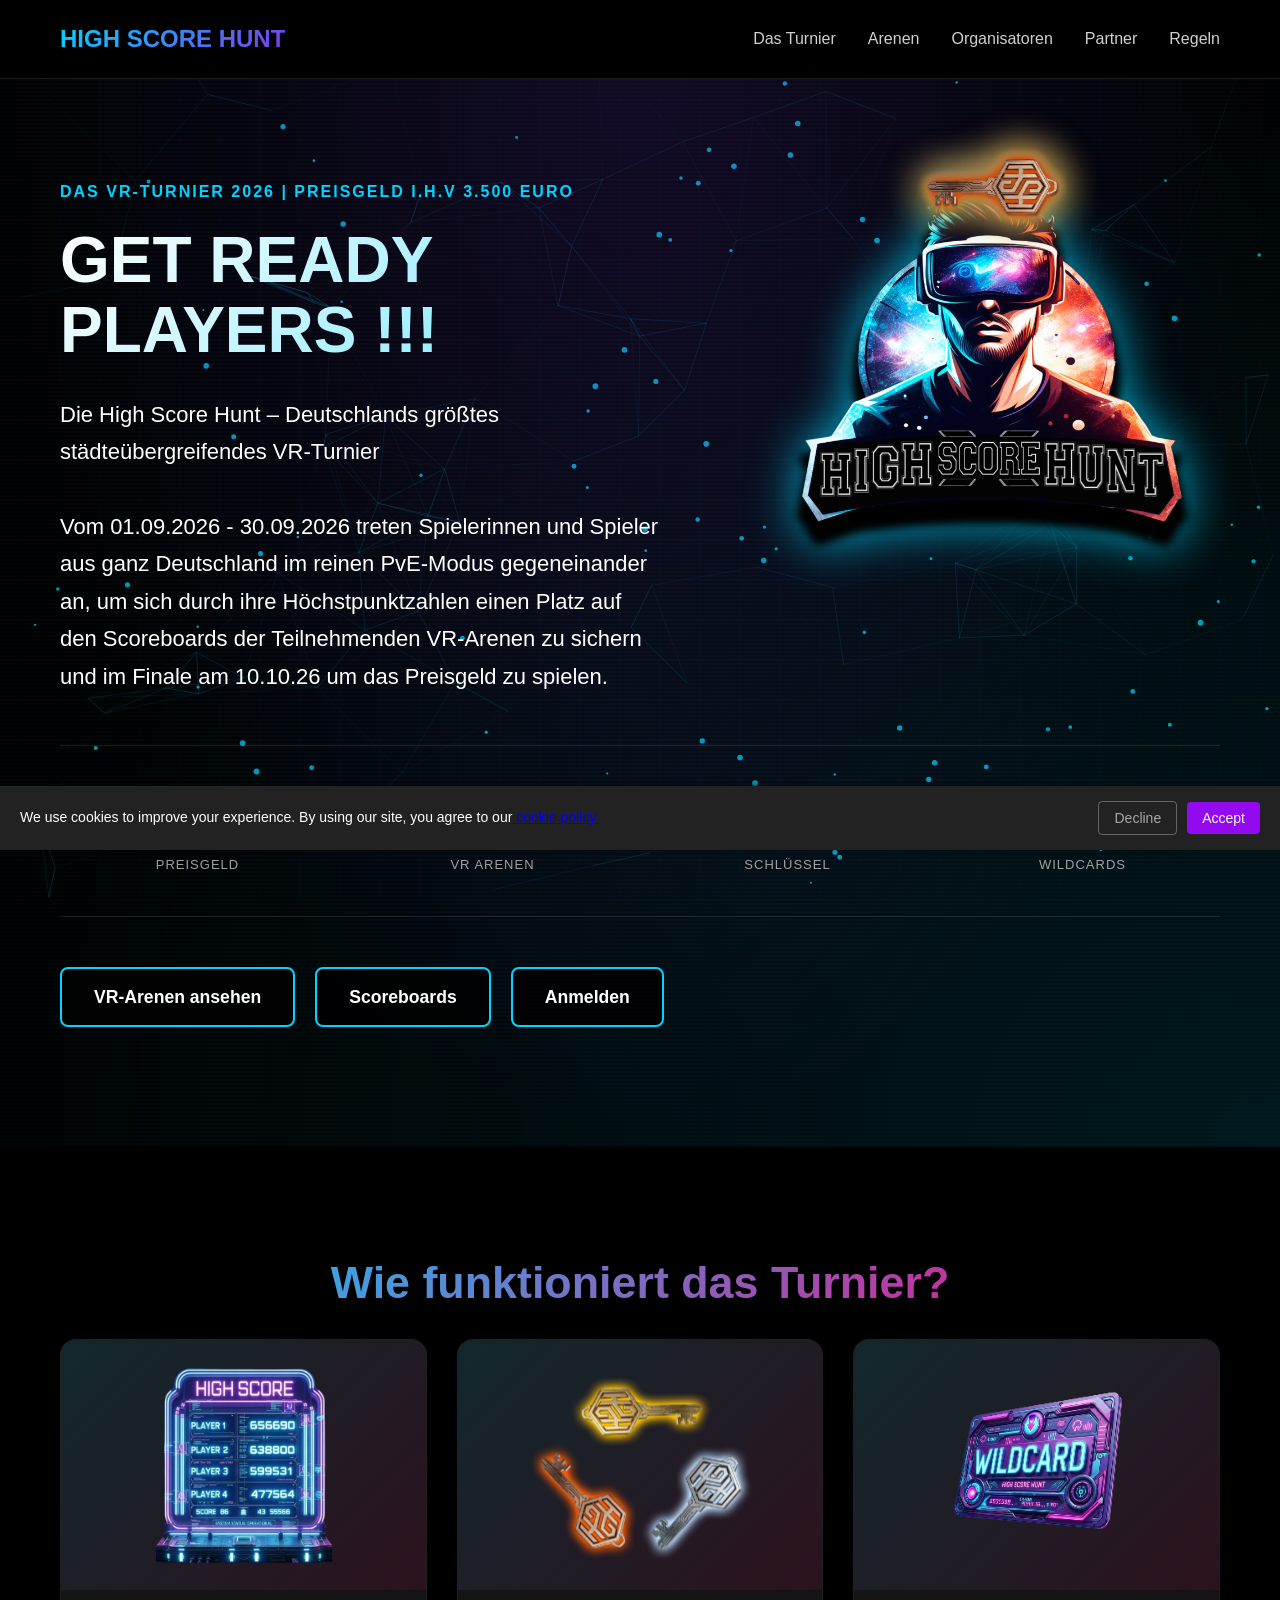
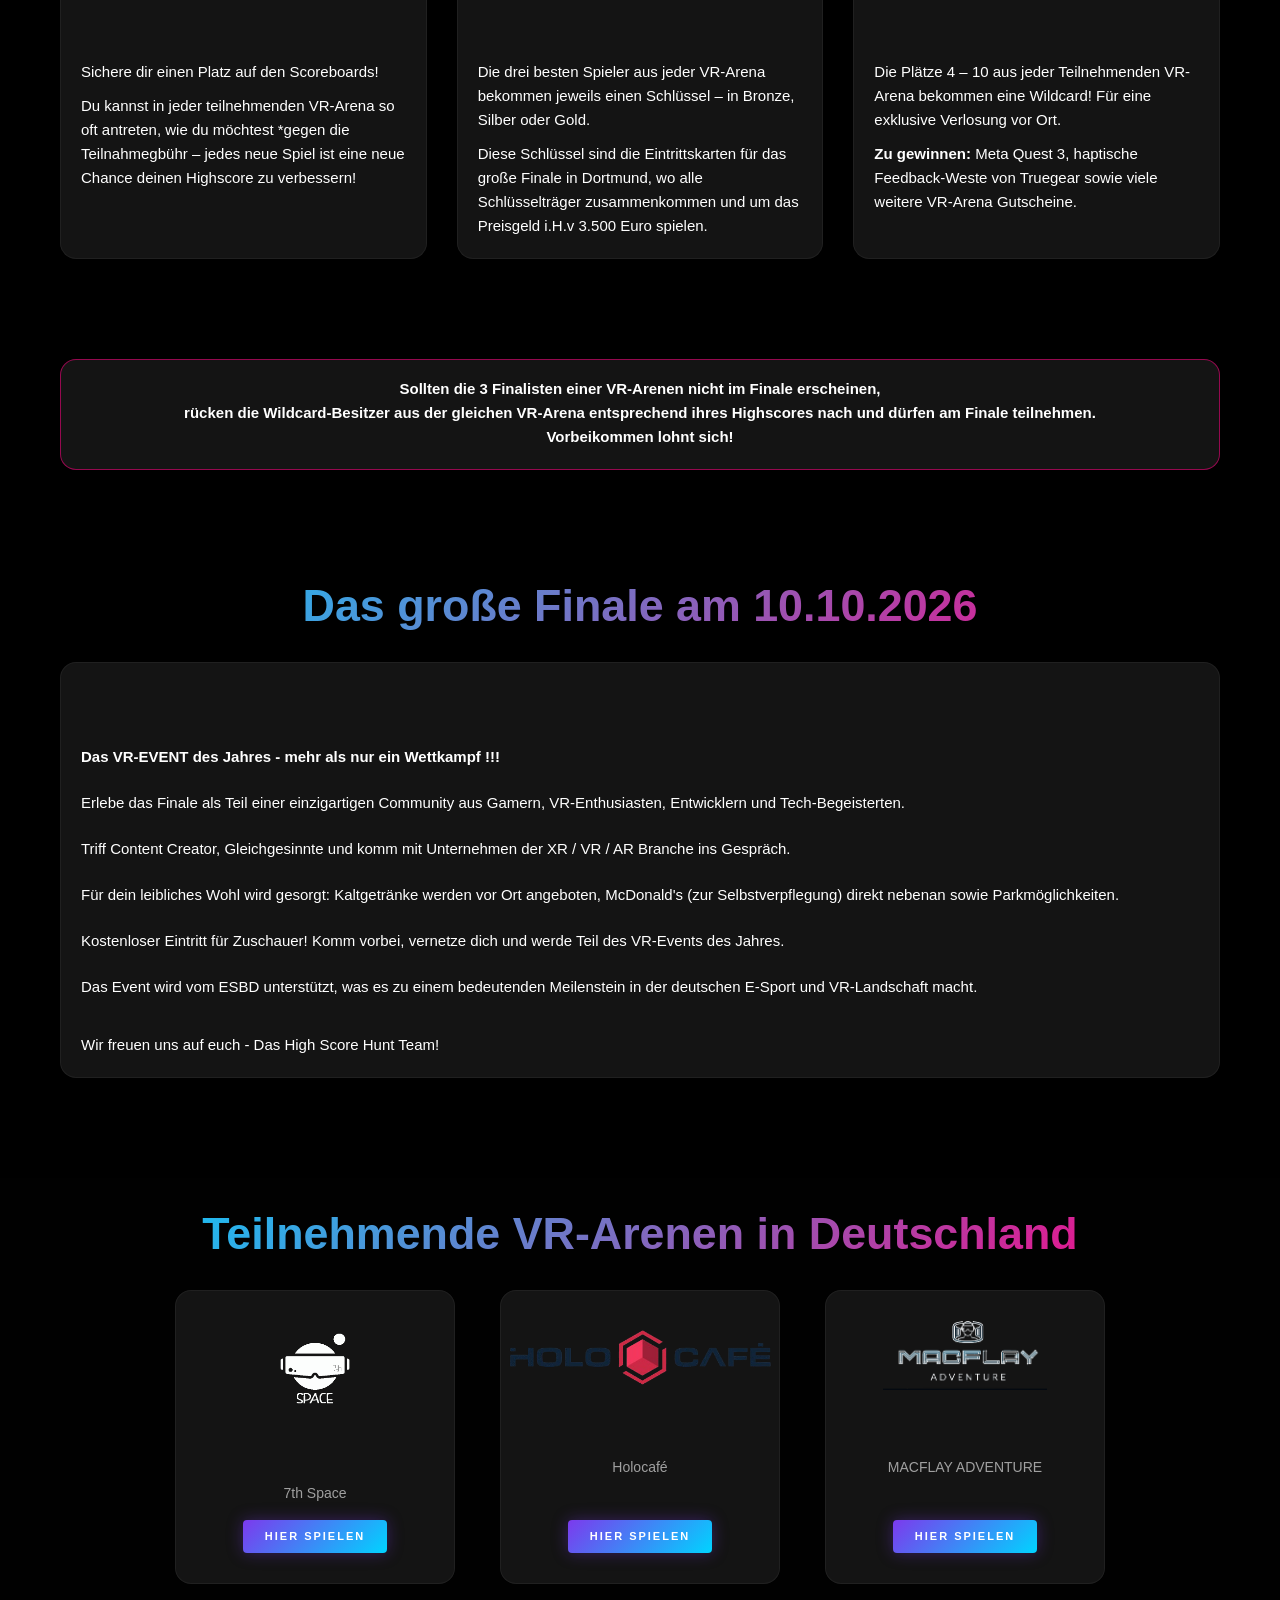
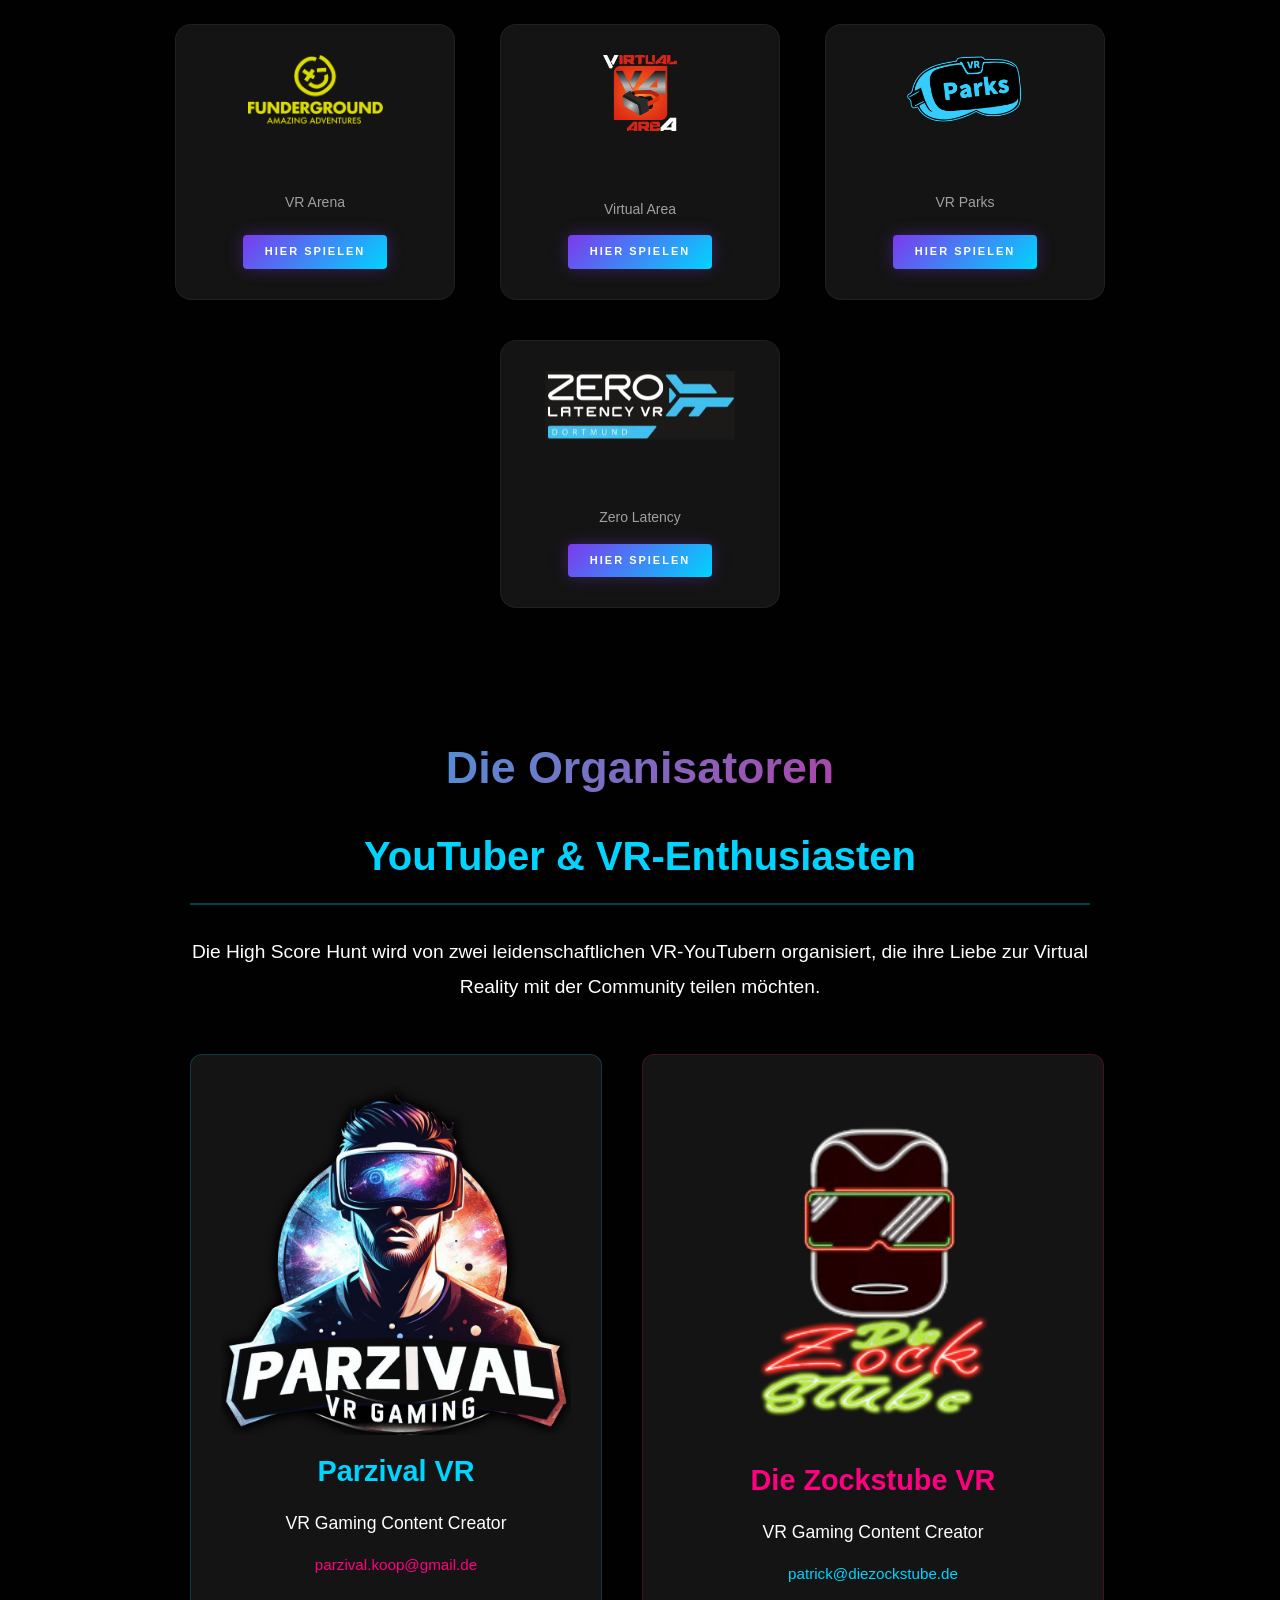
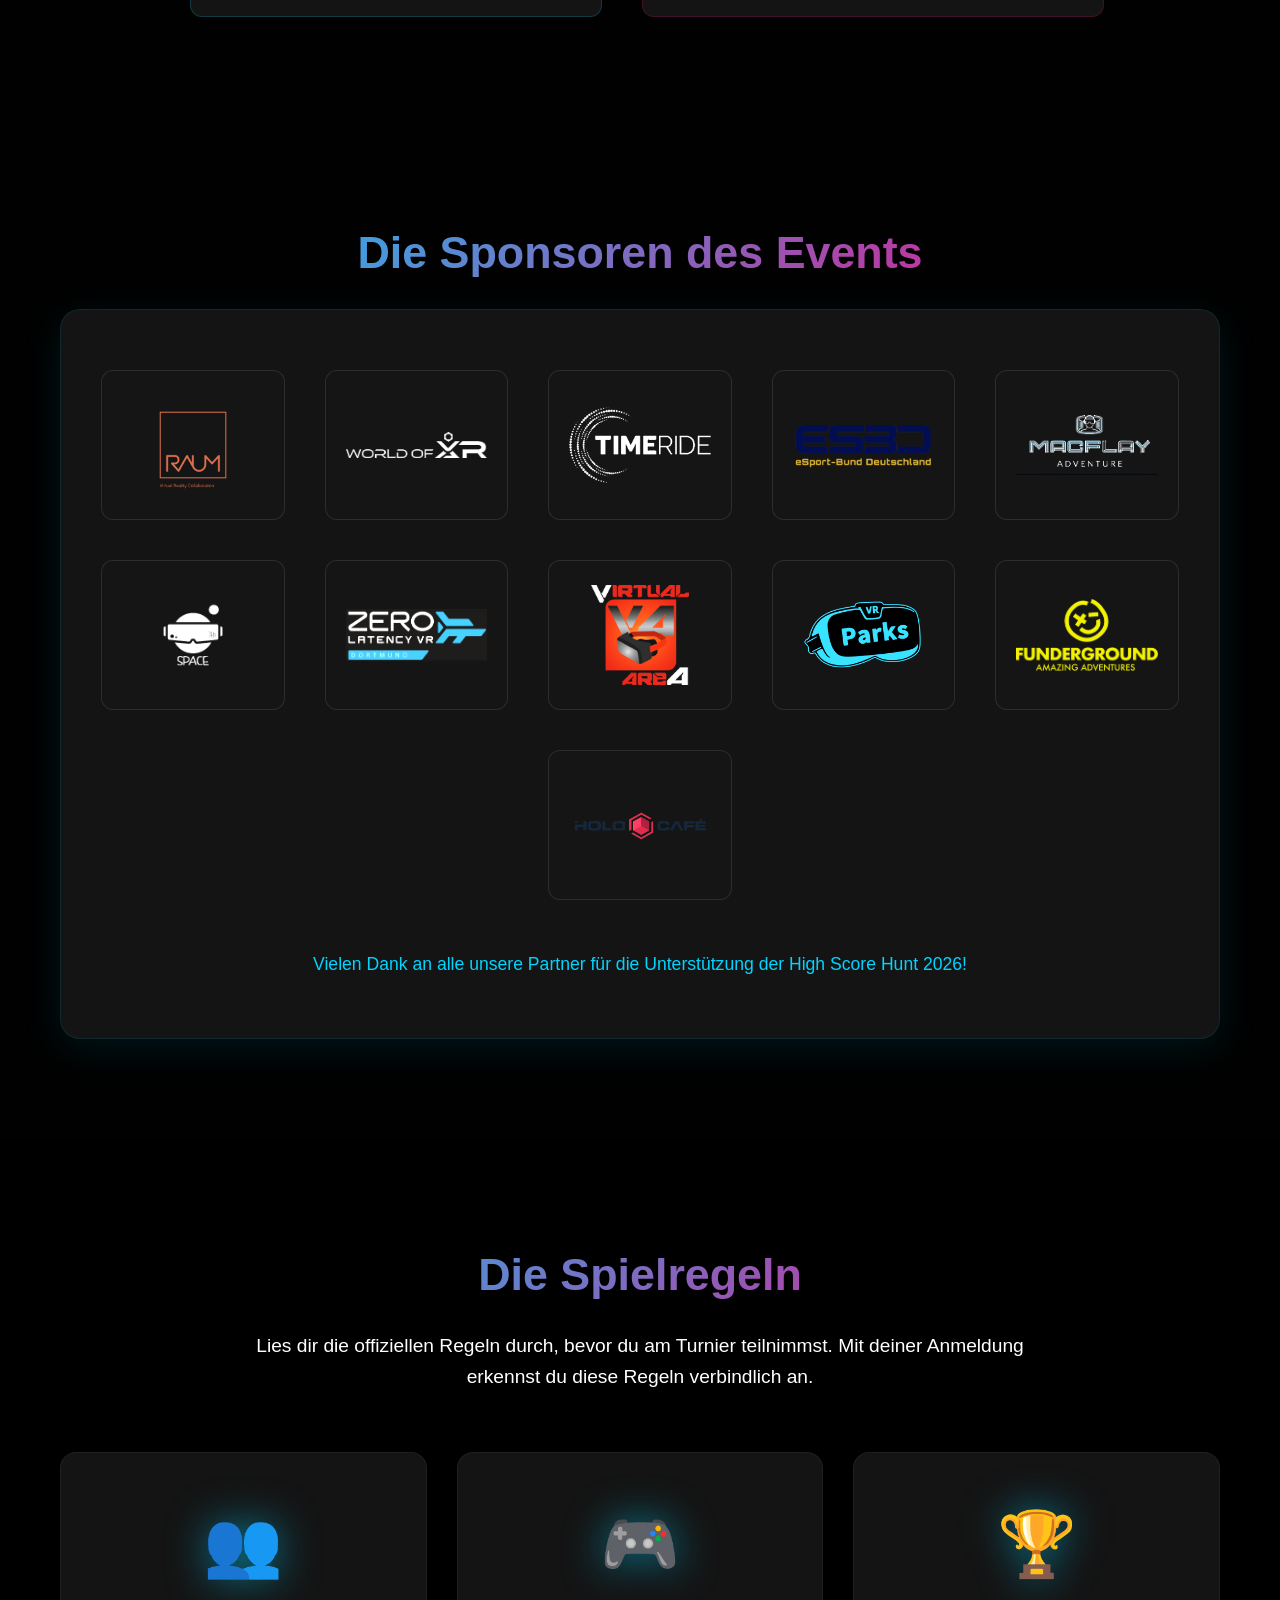
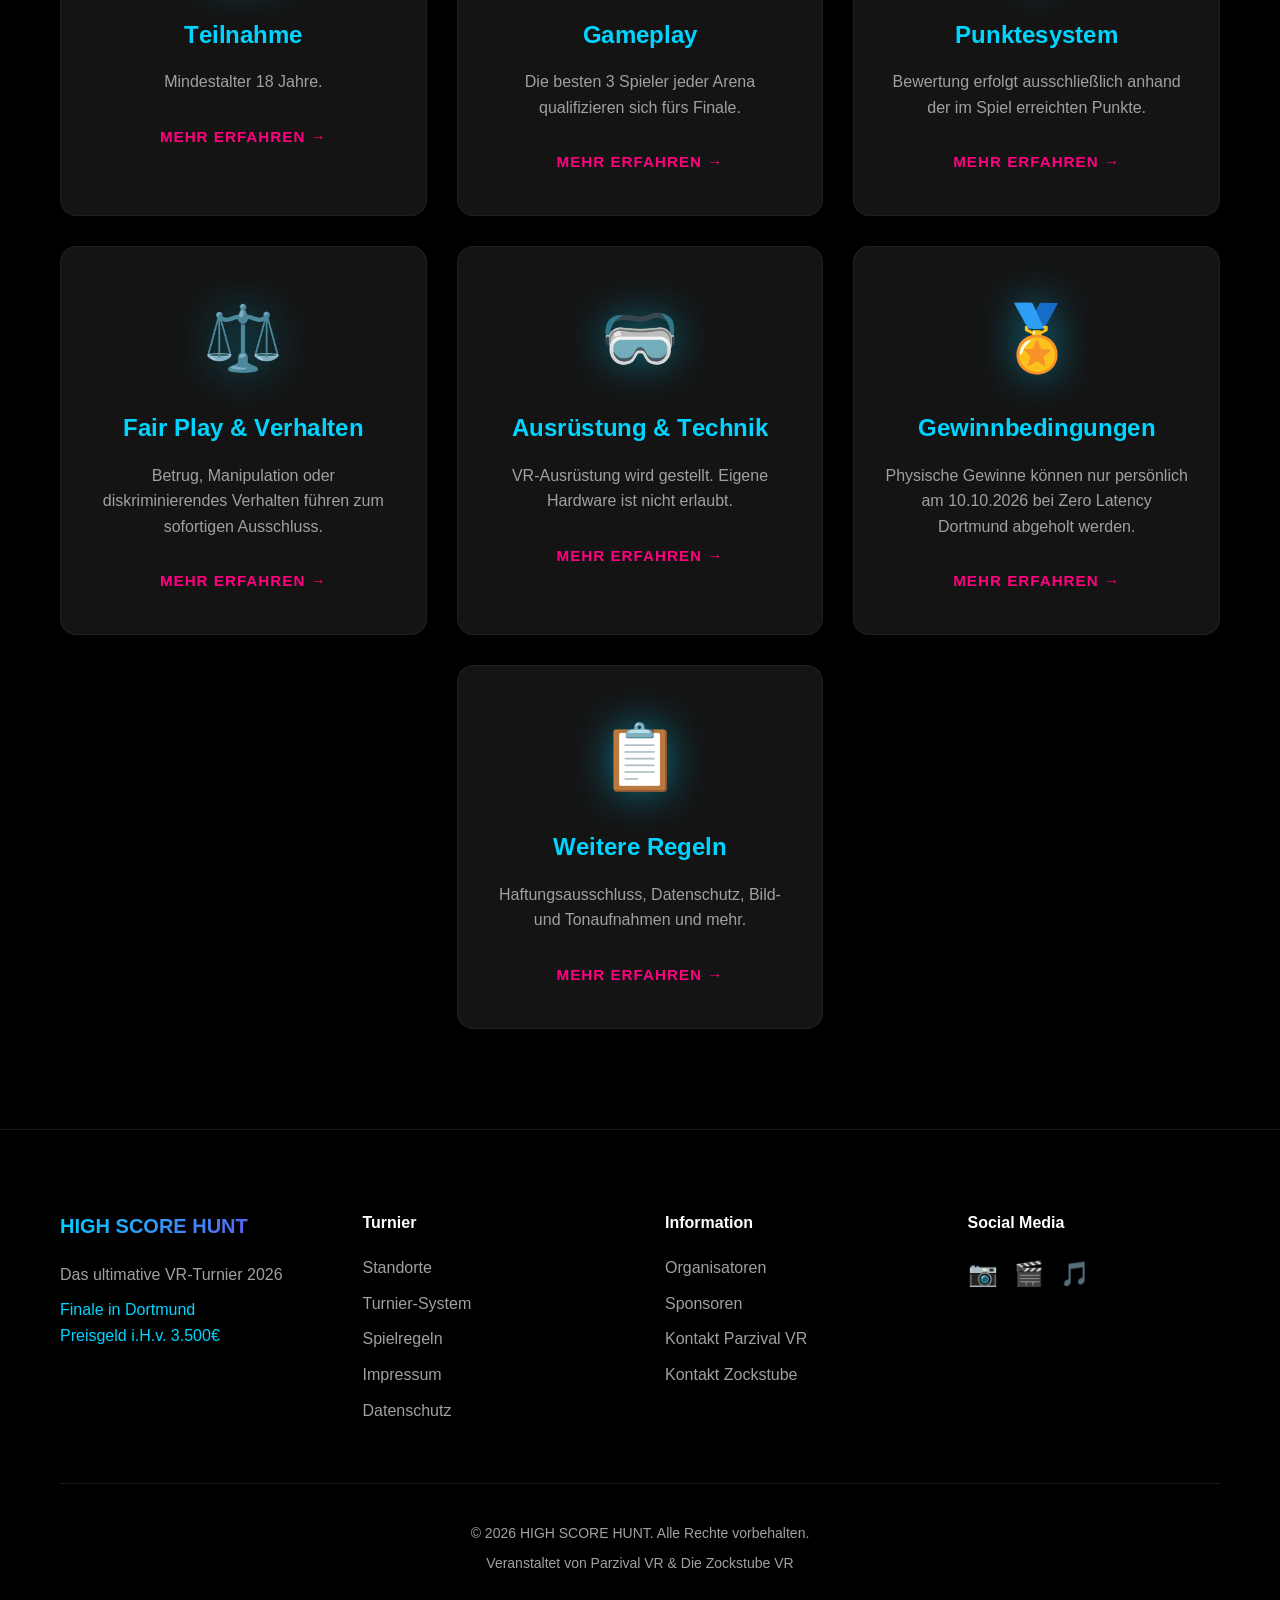
==== index.html @ 4f8bf938 "Rote Randlinie der Wildcard-Textbox pulsiert subtil Co-Authored-By: Claude Sonnet 4.6 <noreply@anthr" ====
<!DOCTYPE html>
<html lang="de">
<head>
    <meta charset="UTF-8">
    <meta name="viewport" content="width=device-width, initial-scale=1.0">
    <title>HIGH SCORE HUNT - Das VR-Turnier 2026</title>
    <link rel="icon" type="image/png" href="favicon.png">
    <link rel="shortcut icon" href="favicon.png">
    <link rel="apple-touch-icon" href="favicon.png">

    <!-- Google Site Verification -->
    <meta name="google-site-verification" content="3ac145caadaf0437">

    <!-- Security Headers -->
    <meta http-equiv="X-Frame-Options" content="DENY">
    <meta http-equiv="X-Content-Type-Options" content="nosniff">
    <meta http-equiv="Referrer-Policy" content="strict-origin-when-cross-origin">
    <meta http-equiv="Content-Security-Policy" content="default-src 'self'; script-src 'self' 'unsafe-inline'; style-src 'self' 'unsafe-inline'; img-src 'self' data: https:; font-src 'self'; connect-src 'self';">

    <!-- SEO Meta Tags -->
    <meta name="description" content="High Score Hunt 2026 - Das ultimative VR-Turnier in Deutschland mit 3.500€ Preisgeld. Tritt in 7 VR-Arenen an und sichere dir einen der begehrten Schlüssel für das große Finale in Dortmund!">
    <meta name="keywords" content="VR Turnier, Virtual Reality, Gaming, E-Sport, Deutschland, Köln, High Score Hunt">
    <meta name="author" content="Parzival VR & Die Zockstube VR">

    <!-- Open Graph / Facebook -->
    <meta property="og:type" content="website">
    <meta property="og:title" content="HIGH SCORE HUNT - Das VR-Turnier 2026">
    <meta property="og:description" content="Deutschlands VR-PVE-Turnier mit 3.500€ Preisgeld. Jetzt in einer der 7 VR-Arenen antreten!">
    <meta property="og:image" content="assets/HSH Logos/HSH Logo - NEU.png">

    <!-- Twitter -->
    <meta name="twitter:card" content="summary_large_image">
    <meta name="twitter:title" content="HIGH SCORE HUNT - Das VR-Turnier 2026">
    <meta name="twitter:description" content="Deutschlands VR-PVE-Turnier mit 3.500€ Preisgeld">

    <link rel="stylesheet" href="assets/css/styles.css">


</head>
<body>

        <!-- Cookie Banner --->
<div class="cookie-banner" id="cookieBanner" style="text-align: center; margin-bottom: 50px;">
    <p>We use cookies to improve your experience. By using our site, you agree to our<a href="cookie.html"> cookie policy. </a></p>
    <div class="cookie-banner-buttons">
        <button class="cookie-decline" onclick="declineCookies()">Decline</button>
        <button onclick="acceptCookies()">Accept</button>
    </div>
</div>

    <!-- Particle Network Canvas with Perlin Noise -->
    <canvas id="particleCanvas" class="particle-network-canvas"></canvas>

    <!-- Navigation -->
    <nav class="navbar">
        <div class="container">
            <div class="nav-brand">
                <a href="#" class="logo">HIGH SCORE HUNT</a>
            </div>
            <div class="nav-links">
                <a href="#tournament">Das Turnier</a>
                <a href="#locations">Arenen</a>
                <a href="#organizers">Organisatoren</a>
                <a href="#sponsors">Partner</a>
                <a href="#rules">Regeln</a>
            </div>
            <!-- Mobile Hamburger Button -->
            <button class="nav-hamburger" id="navHamburger" aria-label="Menü öffnen">
                <span></span>
                <span></span>
                <span></span>
            </button>
        </div>
        <!-- Mobile Dropdown -->
        <div class="nav-mobile-dropdown" id="navMobileDropdown">
            <a href="#tournament" class="nav-mobile-link">Das Turnier</a>
            <a href="#locations" class="nav-mobile-link">Arenen</a>
            <a href="#organizers" class="nav-mobile-link">Organisatoren</a>
            <a href="#sponsors" class="nav-mobile-link">Partner</a>
            <a href="#rules" class="nav-mobile-link">Regeln</a>
        </div>
    </nav>

    <!-- Hero Section -->
    <section class="hero">
        <div class="container">
            <div class="hero-content">
                <!-- Orbiting Keys Animation -->
                <div class="orbiting-keys">
                    <div class="orbit-center">
                        <img src="assets/HSH Logos/HSH Logo - NEU.png" alt="HSH Logo" class="center-logo">
                    </div>
                    <div class="key-orbit key-orbit-1">
                        <img src="assets/HSH Logos/Schlüssel Gold NEU.png" alt="Gold Key" class="key-icon">
                    </div>
                    <div class="key-orbit key-orbit-2">
                        <img src="assets/HSH Logos/Silber Schlüssel.png" alt="Silver Key" class="key-icon">
                    </div>
                    <div class="key-orbit key-orbit-3">
                        <img src="assets/HSH Logos/Schlüssel Bronze.png" alt="Bronze Key" class="key-icon">
                    </div>
                </div>

                <div class="event-date">Das VR-Turnier 2026 | Preisgeld i.H.v 3.500 Euro</div>
                <h1 class="hero-title">GET READY<br>PLAYERS !!!</h1>
                <p class="hero-subtitle" style="color: #ffffff;">Die High Score Hunt – Deutschlands größtes städteübergreifendes VR-Turnier<br><br>Vom 01.09.2026 - 30.09.2026 treten Spielerinnen und Spieler aus ganz Deutschland im reinen PvE-Modus gegeneinander an, um sich durch ihre Höchstpunktzahlen einen Platz auf den Scoreboards der Teilnehmenden VR-Arenen zu sichern und im Finale am 10.10.26 um das Preisgeld zu spielen.</p>
                <div class="hero-stats">
                    <div class="stat">
                        <div class="stat-number">3.500€</div>
                        <div class="stat-label">Preisgeld</div>
                    </div>
                    <div class="stat">
                        <div class="stat-number">7</div>
                        <div class="stat-label">VR Arenen</div>
                    </div>
                    <div class="stat">
                        <div class="stat-number">3</div>
                        <div class="stat-label">Schlüssel</div>
                    </div>
                    <div class="stat">
                        <div class="stat-number">100 / Stk.</div>
                        <div class="stat-label">Wildcards</div>
                    </div>
                </div>
                <div class="hero-cta">
                    <a href="#locations" class="btn-secondary">VR-Arenen ansehen</a>
                    <a href="scoreboard.html" class="btn-secondary">Scoreboards</a>
                    <a href="anmelden.html" class="btn-secondary">Anmelden</a>
                </div>
            </div>
        </div>
    </section>

    <!-- Tournament Details Section -->
    <section id="tournament" class="tournament-details">
        <div class="container">
            <h2 class="hsh-finale-title">Wie funktioniert das Turnier?</h2>
            <div class="games-grid">
                <div class="game-card">
                    <div class="game-image">
                        <img src="assets/HSH Logos/Scoreboard Bild.png" alt="Scoreboards">
                    </div>
                    <h3>Scoreboards</h3>
                    <p style="color: #ffffff;">Sichere dir einen Platz auf den Scoreboards!</p>
                    <p style="color: #ffffff;">Du kannst in jeder teilnehmenden VR-Arena so oft antreten, wie du möchtest *gegen die Teilnahmegbühr – jedes neue Spiel ist eine neue Chance deinen Highscore zu verbessern!</p>
                </div>
                <div class="game-card">
                    <div class="game-image">
                        <img src="assets/HSH Logos/Schlüssel 3.png" alt="Die Schlüssel" style="transform: scale(1.1);">
                    </div>
                    <h3>Keys</h3>
                    <p style="color: #ffffff;">Die drei besten Spieler aus jeder VR-Arena bekommen jeweils einen Schlüssel – in Bronze, Silber oder Gold.</p>
                    <p style="color: #ffffff;">Diese Schlüssel sind die Eintrittskarten für das große Finale in Dortmund, wo alle Schlüsselträger zusammenkommen und um das Preisgeld i.H.v 3.500 Euro spielen.</p>
                </div>
                <div class="game-card">
                    <div class="game-image">
                        <img src="assets/HSH Logos/Wildcard.png" alt="Wildcard">
                    </div>
                    <h3>Die Wildcards</h3>
                    <p style="color: #ffffff;">Die Plätze 4 – 10 aus jeder Teilnehmenden VR-Arena bekommen eine Wildcard! Für eine exklusive Verlosung vor Ort.</p>
                    <p style="color: #ffffff;"><strong>Zu gewinnen:</strong> Meta Quest 3, haptische Feedback-Weste von Truegear sowie viele weitere VR-Arena Gutscheine.</p>

                    <!-- <p>Sollten die Finalisten auf den Plätzen 1–3 nicht erscheinen, rücken die Wildcard-Besitzer entsprechend ihres Highscores nach!</p>
                    <p><strong>Vorbeikommen lohnt sich!</strong></p> -->
                </div>
    </section>
 <section id="tournament" class="tournament-details" style="padding: 0px;">
    <div class="container">
        <div class="games-grid">
            <div class="game-card wildcard-card" style="word-wrap: break-word; overflow-wrap: break-word; hyphens: auto; word-break: normal;">
               
                <p style="margin-top: 12px; text-align: center; color: #ffffff;"><strong>Sollten die 3 Finalisten einer VR-Arenen nicht im Finale erscheinen, <br class="desktop-break">rücken die Wildcard-Besitzer aus der gleichen VR-Arena entsprechend ihres Highscores nach und dürfen am Finale teilnehmen.<br>Vorbeikommen lohnt sich!</strong></p>
         </div>
        </div>
    </div>
</section>
    

    <!-- HSH8 - Das Finale Section -->
    <section id="tournament" class="tournament-details">
    <div class="container">
        <h2 class="hsh-finale-title">Das große Finale am 10.10.2026</h2>
        <div class="games-grid">
            <div class="game-card" style="word-wrap: break-word; overflow-wrap: break-word; hyphens: auto; word-break: normal;">
                <h3 style="color: #c2185b;">Das Finale bei <span translate="no">Zero Latency</span><span class="mobile-break"><br></span> - <span translate="no">Werkmeisterstraße 70 · 44145 Dortmund</span>  -<br>10.10.2026 17:00 - 21:00 Uhr</h3>
                <p style="margin-top: 12px; color: #ffffff;"><strong>Das VR-EVENT des Jahres - mehr als nur ein Wettkampf !!!</strong></p>
                <p style="margin-top: 12px; color: #ffffff;">Erlebe das Finale als Teil einer einzigartigen Community aus Gamern, VR-Enthusiasten, Entwicklern und Tech-Begeisterten.</p>
                <p style="margin-top: 12px; color: #ffffff;">Triff Content Creator, Gleichgesinnte und komm mit Unternehmen der XR / VR / AR Branche ins Gespräch.</p>
                <p style="margin-top: 12px; color: #ffffff;">Für dein leibliches Wohl wird gesorgt: Kaltgetränke werden vor Ort angeboten, McDonald's (zur Selbstverpflegung) direkt nebenan sowie Parkmöglichkeiten.</p>
                <p style="margin-top: 12px; color: #ffffff;">Kostenloser Eintritt für Zuschauer! Komm vorbei, vernetze dich und werde Teil des VR-Events des Jahres.</p>
                <p style="margin-top: 12px; color: #ffffff;">Das Event wird vom ESBD unterstützt, was es zu einem bedeutenden Meilenstein in der deutschen E-Sport und VR-Landschaft macht.</p>
                <p style="margin-top: 24px; color: #ffffff;">Wir freuen uns auf euch - Das High Score Hunt Team!</p>
            </div>
        </div>
    </div>
</section>

    <!-- VR Arena Locations Section -->
    <section id="locations" class="who-attends" style="padding-top: 20px; padding-bottom: 24px;">
        <div class="container">
            <h2 class="hsh-finale-title">Teilnehmende VR-Arenen in Deutschland</h2>
            <div class="attendee-grid">
           
                <div class="attendee-card">
                    <div class="location-icon"><img src="assets/HSH Logos/7th-space- NEU.png" alt="7th Space" style="width: auto; height: 95px;"></div>
                    <h3 translate="no">Düsseldorf</h3>
                    <p translate="no">7th Space</p>
                    <a href="https://www.7th-space.com/standorte/duesseldorf?_gl=1*1dpbjkh*_up*MQ..*_ga*MTkxOTAwODI0NS4xNzgwNTkzNTA3*_ga_CHCBP0YQZ5*czE3ODA1OTM1MDckbzEkZzAkdDE3ODA1OTM1MDckajYwJGwwJGg3MjkzMTUwMjc.*_ga_WHS6P0ME3E*czE3ODA1OTM1MDckbzEkZzAkdDE3ODA1OTM1MDckajYwJGwwJGgxMjQ1MzQwMTY4" target="_blank" rel="noopener noreferrer" class="btn-arena-play">Hier spielen</a>
                </div>

                <div class="attendee-card">
                    <div class="location-icon"><img src="assets/HSH Logos/Holocafe_Logo.png" alt="Holocafé" style="width: auto; height: 69px;"></div>
                    <h3 translate="no">Düsseldorf</h3>
                    <p translate="no">Holocafé</p>
                    <a href="https://holocafe.de/de/duesseldorf/buchen" target="_blank" rel="noopener noreferrer" class="btn-arena-play">Hier spielen</a>
                </div>

                <div class="attendee-card">
                    <div class="location-icon"><img src="assets/HSH Logos/Macfly NEU.png" alt="MACFLY" style="width: auto; height: 69px;"></div>
                    <h3 translate="no">Koblenz</h3>
                    <p translate="no">MACFLAY ADVENTURE</p>
                    <a href="https://macflay.de/jetzt-buchen/" target="_blank" rel="noopener noreferrer" class="btn-arena-play">Hier spielen</a>
                </div>

                <div class="attendee-card">
                    <div class="location-icon"><img src="assets/HSH Logos/FG_yellow.png" alt="VR Arena" style="width: auto; height: 69px;"></div>
                    <h3 translate="no">Troisdorf</h3>
                    <p translate="no">VR Arena</p>
                    <a href="https://app.archie-booking.com/funderground#ux1wml6" target="_blank" rel="noopener noreferrer" class="btn-arena-play">Hier spielen</a>
                </div>

                <div class="attendee-card">
                    <div class="location-icon"><img src="assets/HSH Logos/Virtual Area NEU.png" alt="Virtual Area" style="width: auto; height: 76px;"></div>
                    <h3 translate="no">Aachen</h3>
                    <p translate="no">Virtual Area</p>
                    <a href="https://virtual-area.de/virtual-reality-games/" target="_blank" rel="noopener noreferrer" class="btn-arena-play">Hier spielen</a>
                </div>

                <div class="attendee-card">
                    <div class="location-icon"><img src="assets/HSH Logos/VR Parks Unna Logo.png" alt="VR Parks Unna" style="width: auto; height: 69px;"></div>
                    <h3 translate="no">Unna</h3>
                    <p translate="no">VR Parks</p>
                    <a href="https://app.archie-booking.com/funderground#ux1wml6" target="_blank" rel="noopener noreferrer" class="btn-arena-play">Hier spielen</a>
                </div>

                <div class="attendee-card" style="grid-column: 2;">
                    <div class="location-icon"><img src="assets/HSH Logos/Zero_Latency_logo.png" alt="Zero Latency" style="width: auto; height: 69px;"></div>
                    <h3 translate="no">Dortmund</h3>
                    <p translate="no">Zero Latency</p>
                    <a href="https://zerolatencyvr.nrw/" target="_blank" rel="noopener noreferrer" class="btn-arena-play">Hier spielen</a>
                </div>

            </div>
        </div>
    </section>


    <!-- Organizers Section -->
    <section id="organizers" class="schedule">
        <div class="container">
            <h2 class="hsh-finale-title">Die Organisatoren</h2>
            <div class="schedule-content" style="max-width: 900px; margin: 0 auto;">
                <div class="schedule-day" style="text-align: center; margin-bottom: 50px;">
                    <h3 style="font-size: 2.5rem; margin-bottom: 30px;">YouTuber & VR-Enthusiasten</h3>
                    <p style="font-size: 1.2rem; line-height: 1.8; margin-bottom: 40px;">
                        Die High Score Hunt wird von zwei leidenschaftlichen VR-YouTubern organisiert, die ihre Liebe zur Virtual Reality mit der Community teilen möchten.
                    </p>
                </div>
               <div class="organizers-grid" style="gap: 40px; margin-top: 40px;">
                    <div style="text-align: center; padding: 30px; background: var(--bg-card); border-radius: 12px; border: 1px solid rgba(0, 212, 255, 0.2);">
                        <div style="margin-bottom: 5px;"><a href="https://www.youtube.com/@Parzival_VR_Gaming" target="_blank" rel="noopener noreferrer"><img src="assets/HSH Logos/KanalLogo.png" alt="Parzival VR" style="width: 350px; height: auto;"></a></div>
                        <h3 translate="no" style="font-size: 1.8rem; margin-bottom: 15px; color: var(--primary-cyan);">Parzival VR</h3>
                        <p style="font-size: 1.1rem; margin-bottom: 15px;">VR Gaming Content Creator</p>
                        <a href="mailto:parzival.koop@gmail.de" translate="no" style="color: var(--primary-magenta); text-decoration: none; font-size: 0.95rem;">parzival.koop@gmail.de</a>
                    </div>
                    <div style="text-align: center; padding: 30px; background: var(--bg-card); border-radius: 12px; border: 1px solid rgba(255, 0, 128, 0.2);">
                        <div style="margin-bottom: 5px;"><a href="https://www.youtube.com/@DieZockStube" target="_blank" rel="noopener noreferrer"><img src="assets/HSH Logos/Die Zpckstubet-2.png" alt="Die Zockstube VR" style="width: 400px; height: auto;"></a></div>
                        <h3 translate="no" style="font-size: 1.8rem; margin-bottom: 15px; color: var(--primary-magenta);">Die Zockstube VR</h3>
                        <p style="font-size: 1.1rem; margin-bottom: 15px;">VR Gaming Content Creator</p>
                        <a href="mailto:patrick@diezockstube.de" translate="no" style="color: var(--primary-cyan); text-decoration: none; font-size: 0.95rem;">patrick@diezockstube.de</a>
                    </div>
                </div>
            </div>
        </div>
    </section>


    <!-- Sponsors Section -->
    <section id="sponsors" class="sponsors">
        <div class="container">
            <h2 class="hsh-finale-title">Die Sponsoren des Events</h2>
            <div style="max-width: 1200px; margin: 0 auto; background: var(--bg-card); border-radius: 20px; padding: 60px 40px; border: 1px solid rgba(0, 212, 255, 0.1); box-shadow: 0 10px 40px rgba(0, 212, 255, 0.1);">
                <div class="sponsor-grid-inner" style="display: grid; grid-template-columns: repeat(5, 1fr); gap: 40px; align-items: center; justify-items: center; justify-content: center;">
                    <a href="https://www.raum.app/" target="_blank" rel="noopener noreferrer" class="sponsor-logo">
                        <img src="assets/HSH Logos/RAUM.png" alt="RAUM">
                    </a>
                    <a href="https://worldofvr.de/" target="_blank" rel="noopener noreferrer" class="sponsor-logo">
                        <img src="assets/HSH Logos/WoVR.png" alt="World of XR">
                    </a>
                    <a href="https://timeride.de/koeln/" target="_blank" rel="noopener noreferrer" class="sponsor-logo">
                        <img src="assets/HSH Logos/Timeride Neu.png" alt="Timeride">
                    </a>
                    <a href="https://esportbund.de/" target="_blank" rel="noopener noreferrer" class="sponsor-logo">
                        <img src="assets/HSH Logos/ESBD-Logo-360-x-180-400x200.png" alt="ESBD">
                    </a>
                    <a href="https://macflay.de/" target="_blank" rel="noopener noreferrer" class="sponsor-logo">
                        <img src="assets/HSH Logos/Macfly NEU.png" alt="Macflay Adventure">
                    </a>
                    <a href="https://www.7th-space.com/standorte/duesseldorf" target="_blank" rel="noopener noreferrer" class="sponsor-logo">
                        <img src="assets/HSH Logos/7th-space- NEU.png" alt="7th Space">
                    </a>
                    <a href="https://zerolatencyvr.nrw/" target="_blank" rel="noopener noreferrer" class="sponsor-logo">
                        <img src="assets/HSH Logos/Zero_Latency_logo.png" alt="Zero Latency">
                    </a>
                    <a href="https://virtual-area.de/" target="_blank" rel="noopener noreferrer" class="sponsor-logo">
                        <img src="assets/HSH Logos/Virtual Area NEU.png" alt="Virtual Area">
                    </a>
                    <a href="https://vr-parks.de/" target="_blank" rel="noopener noreferrer" class="sponsor-logo">
                        <img src="assets/HSH Logos/VR Parks Unna Logo.png" alt="VR Parks Unna">
                    </a>
                    <a href="https://www.funderground.de/" target="_blank" rel="noopener noreferrer" class="sponsor-logo">
                        <img src="assets/HSH Logos/FG_yellow.png" alt="Funderground">
                    </a>
                    <a href="https://holocafe.de/de/duesseldorf/buchen" target="_blank" rel="noopener noreferrer" class="sponsor-logo" style="grid-column: 3;">
                        <img src="assets/HSH Logos/Holocafe_Logo.png" alt="Holocafé">
                    </a>
                </div>
                <div style="margin-top: 50px; text-align: center;">
                    <p style="font-size: 1.1rem; color: var(--primary-cyan);">
                        Vielen Dank an alle unsere Partner für die Unterstützung der High Score Hunt 2026!
                    </p>
                </div>
            </div>
        </div>
    </section>

   


    <!-- Rules Summary Section -->
    <section id="rules" class="rules-summary">
        <div class="container">
            <h2 class="hsh-finale-title">Die Spielregeln</h2>
            <p style="text-align: center; font-size: 1.2rem; color: #ffffff; max-width: 800px; margin: 0 auto 20px auto;">
                Lies dir die offiziellen Regeln durch, bevor du am Turnier teilnimmst. Mit deiner Anmeldung erkennst du diese Regeln verbindlich an.
            </p>
            <div class="rules-grid">
                <a href="rules.html#rule-1" class="rules-card">
                    <div class="rules-icon">👥</div>
                    <h3 translate="yes">Teilnahme</h3>
                    <p translate="yes">Mindestalter 18 Jahre.</p>
                    <span class="rules-read-more" translate="yes">Mehr erfahren →</span>
                </a>
                <a href="rules.html#rule-2" class="rules-card">
                    <div class="rules-icon">🎮</div>
                    <h3 translate="yes">Gameplay</h3>
                    <p translate="yes">Die besten 3 Spieler jeder Arena qualifizieren sich fürs Finale.</p>
                    <span class="rules-read-more" translate="yes">Mehr erfahren →</span>
                </a>
                <a href="rules.html#rule-3" class="rules-card">
                    <div class="rules-icon">🏆</div>
                    <h3 translate="yes">Punktesystem</h3>
                    <p translate="yes">Bewertung erfolgt ausschließlich anhand der im Spiel erreichten Punkte.</p>
                    <span class="rules-read-more" translate="yes">Mehr erfahren →</span>
                </a>
                <a href="rules.html#rule-4" class="rules-card">
                    <div class="rules-icon">⚖️</div>
                    <h3 translate="yes">Fair Play & Verhalten</h3>
                    <p translate="yes">Betrug, Manipulation oder diskriminierendes Verhalten führen zum sofortigen Ausschluss.</p>
                    <span class="rules-read-more" translate="yes">Mehr erfahren →</span>
                </a>
                <a href="rules.html#rule-5" class="rules-card">
                    <div class="rules-icon">🥽</div>
                    <h3 translate="yes">Ausrüstung & Technik</h3>
                    <p translate="yes">VR-Ausrüstung wird gestellt. Eigene Hardware ist nicht erlaubt.</p>
                    <span class="rules-read-more" translate="yes">Mehr erfahren →</span>
                </a>
                <a href="rules.html" class="rules-card">
                    <div class="rules-icon">🏅</div>
                    <h3 translate="yes">Gewinnbedingungen</h3>
                    <p translate="yes">Physische Gewinne können nur persönlich am 10.10.2026 bei Zero Latency Dortmund abgeholt werden.</p>
                    <span class="rules-read-more" translate="yes">Mehr erfahren →</span>
                </a>
                <a href="rules.html#rule-6" class="rules-card" style="grid-column: 2;">
                    <div class="rules-icon">📋</div>
                    <h3 translate="yes">Weitere Regeln</h3>
                    <p translate="yes">Haftungsausschluss, Datenschutz, Bild- und Tonaufnahmen und mehr.</p>
                    <span class="rules-read-more" translate="yes">Mehr erfahren →</span>
                </a>
            </div>
           
        </div>
    </section>

    <!-- Footer -->
    <footer class="footer">
        <div class="container">
            <div class="footer-content">
                <div class="footer-section">
                    <h3>HIGH SCORE HUNT</h3>
                    <p>Das ultimative VR-Turnier 2026</p>
                    <p class="location">Finale in <span translate="no">Dortmund</span><br>Preisgeld i.H.v. 3.500€</p>
                </div>
                <div class="footer-section">
                    <h4>Turnier</h4>
                    <ul>
                        <li><a href="#locations">Standorte</a></li>
                        <li><a href="#tournament">Turnier-System</a></li>
                        <li><a href="#rules">Spielregeln</a></li>
                        <li><a href="impressum.html">Impressum</a></li>
                        <li><a href="cookie.html">Datenschutz</a></li>
                    </ul>
                </div>
                <div class="footer-section">
                    <h4>Information</h4>
                    <ul>
                        <li><a href="#organizers">Organisatoren</a></li>
                        <li><a href="#sponsors">Sponsoren</a></li>
                        <li><a href="mailto:parzival.koop@gmail.de">Kontakt <span translate="no">Parzival VR</span></a></li>
                        <li><a href="mailto:patrick@diezockstube.de">Kontakt <span translate="no">Zockstube</span></a></li>
                    </ul>
                </div>
                <div class="footer-section">
                    <h4>Social Media</h4>
                    <div class="social-links">
                        <a href="#" title="Instagram">📷</a>
                        <a href="#" title="YouTube">🎬</a>
                        <a href="#" title="TikTok">🎵</a>
                    </div>
                </div>
            </div>
            <div class="footer-bottom">
                <p>&copy; 2026 HIGH SCORE HUNT. Alle Rechte vorbehalten.</p>
                <p>Veranstaltet von Parzival VR & Die Zockstube VR</p>
            </div>
        </div>
    </footer>





    <script src="assets/js/main.js"></script>
    <script>
        const hamburger = document.getElementById('navHamburger');
        const dropdown  = document.getElementById('navMobileDropdown');

        hamburger.addEventListener('click', () => {
            hamburger.classList.toggle('open');
            dropdown.classList.toggle('open');
        });

        document.querySelectorAll('.nav-mobile-link').forEach(link => {
            link.addEventListener('click', (e) => {
                e.preventDefault();
                hamburger.classList.remove('open');
                dropdown.classList.remove('open');

                const targetId = link.getAttribute('href');
                const section = document.querySelector(targetId);
                if (section) {
                    const navbar = document.querySelector('.navbar');
                    const navHeight = navbar ? navbar.offsetHeight : 80;
                    const top = section.getBoundingClientRect().top + window.scrollY - navHeight;
                    window.scrollTo({ top, behavior: 'instant' });
                }
            });
        });
    </script>
</body>
</html>
---- assets/css/styles.css ----
/* Reset and Base Styles */
* {
    margin: 0;
    padding: 0;
    box-sizing: border-box;
}

html {
    scroll-behavior: smooth;
    overflow-x: hidden;
    scroll-padding-top: 80px;
}

:root {
    --primary-cyan: #00d4ff;
    --primary-magenta: #ff0080;
    --primary-purple: #7c3aed;
    --accent-orange: #ff6b35;
    --accent-green: #00ff88;

    --bg-black: rgba(0, 0, 0, 0.10);
    --bg-dark: rgba(10, 10, 10, 0.10);
    --bg-dark-secondary: rgba(26, 26, 26, 0.10);
    --bg-card: rgba(22, 22, 22, 0.95);

    --text-white: #ffffff;
    --text-gray: #a0a0a0;
    --text-light-gray: #d0d0d0;

    --gradient-primary: linear-gradient(135deg, var(--primary-cyan), var(--primary-purple));
    --gradient-accent: linear-gradient(135deg, var(--primary-magenta), var(--accent-orange));

    --container-width: 1200px;
    --section-padding: 100px 20px;
}

body {
    font-family: -apple-system, BlinkMacSystemFont, 'Segoe UI', Roboto, 'Helvetica Neue', Arial, sans-serif;
    color: var(--text-white);
    line-height: 1.6;
    overflow-x: hidden;
    background: #000000;
    position: relative;
}


/* Interactive Background */
body::before {
    content: '';
    position: fixed;
    top: 0;
    left: 0;
    width: 100%;
    height: 100%;
    background:
        linear-gradient(0deg, transparent 24%, rgba(0, 212, 255, 0.05) 25%, rgba(0, 212, 255, 0.05) 26%, transparent 27%, transparent 74%, rgba(0, 212, 255, 0.05) 75%, rgba(0, 212, 255, 0.05) 76%, transparent 77%, transparent),
        linear-gradient(90deg, transparent 24%, rgba(0, 212, 255, 0.05) 25%, rgba(0, 212, 255, 0.05) 26%, transparent 27%, transparent 74%, rgba(0, 212, 255, 0.05) 75%, rgba(0, 212, 255, 0.05) 76%, transparent 77%, transparent);
    background-size: 80px 80px;
    animation: gridMove 20s linear infinite;
    pointer-events: none;
    z-index: 6;
    opacity: 0.5;
}

body::after {
    content: '';
    position: fixed;
    top: 0;
    left: 0;
    width: 100%;
    height: 100%;
    background: radial-gradient(ellipse at center, transparent 0%, rgba(0, 0, 0, 0.4) 100%);
    pointer-events: none;
    z-index: 7;
}

/* Particle Network Canvas */
.particle-network-canvas {
    position: fixed;
    top: 0;
    left: 0;
    width: 100%;
    height: 100%;
    z-index: 8;
    pointer-events: none;
    opacity: 1;
}


/* Ensure content is above background */
nav, section, footer {
    position: relative;
    z-index: 9;
}

.container {
    max-width: var(--container-width);
    margin: 0 auto;
    padding: 0 20px;
}

/* ─── Navigation ─────────────────────────────────────────────────────────── */

.navbar {
    position: sticky;
    top: 0;
    background: rgba(0, 0, 0, 0.95);
    backdrop-filter: blur(10px);
    border-bottom: 1px solid rgba(255, 255, 255, 0.1);
    padding: 20px 0;
    z-index: 1000;
    transition: all 0.3s ease;
}

.navbar .container {
    display: flex;
    justify-content: space-between;
    align-items: center;
    position: relative;
}

.logo {
    font-size: 24px;
    font-weight: 700;
    background: var(--gradient-primary);
    -webkit-background-clip: text;
    -webkit-text-fill-color: transparent;
    background-clip: text;
    text-decoration: none;
    transition: opacity 0.3s ease;
    user-select: none;
}

.logo:hover {
    opacity: 0.8;
}

.nav-links {
    display: flex;
    gap: 32px;
    align-items: center;
}

.nav-links a {
    color: var(--text-light-gray);
    text-decoration: none;
    font-weight: 500;
    transition: color 0.3s ease;
    position: relative;
}

.nav-links a:hover {
    color: var(--primary-cyan);
}

.nav-links a::after {
    content: '';
    position: absolute;
    bottom: -5px;
    left: 0;
    width: 0;
    height: 2px;
    background: var(--gradient-primary);
    transition: width 0.3s ease;
}

.nav-links a:hover::after {
    width: 100%;
}

/* ─── Mobile Hamburger Menu ───────────────────────────────────────────────── */

.nav-hamburger {
    display: none;
}

.nav-mobile-dropdown {
    display: none;
}

@media (max-width: 768px) {
    .nav-hamburger {
        display: flex;
        flex-direction: column;
        justify-content: space-between;
        width: 28px;
        height: 20px;
        background: transparent;
        border: none;
        cursor: pointer;
        padding: 0;
        position: absolute;
        right: 20px;
        top: 50%;
        transform: translateY(-50%);
        z-index: 1100;
    }

    .nav-hamburger span {
        display: block;
        width: 100%;
        height: 2px;
        background: #00d4ff;
        border-radius: 2px;
        transition: all 0.3s ease;
    }

    .nav-hamburger.open span:nth-child(1) {
        transform: translateY(9px) rotate(45deg);
    }

    .nav-hamburger.open span:nth-child(2) {
        opacity: 0;
    }

    .nav-hamburger.open span:nth-child(3) {
        transform: translateY(-9px) rotate(-45deg);
    }

    .nav-mobile-dropdown {
        display: flex;
        flex-direction: column;
        background: rgba(0, 0, 0, 0.97);
        border-top: none;
        max-height: 0;
        overflow: hidden;
        transition: max-height 0.35s ease, padding 0.35s ease;
        padding: 0 20px;
    }

    .nav-mobile-dropdown.open {
        max-height: 400px;
        padding: 16px 20px;
        border-top: 1px solid rgba(0, 212, 255, 0.2);
    }

    .nav-mobile-link {
        color: var(--text-light-gray);
        text-decoration: none;
        font-weight: 500;
        font-size: 1.1rem;
        padding: 14px 0;
        border-bottom: 1px solid rgba(255, 255, 255, 0.07);
        transition: color 0.2s ease;
    }

    .nav-mobile-link:last-child {
        border-bottom: none;
    }

    .nav-mobile-link:hover {
        color: #00d4ff;
    }
}

/* ─── Cookie Banner ───────────────────────────────────────────────────────── */

.cookie-banner {
    position: fixed;
    bottom: 0;
    left: 0;
    width: 100%;
    background-color: #222;
    color: #fff;
    padding: 15px 20px;
    display: flex;
    justify-content: space-between;
    align-items: center;
    font-family: Arial, sans-serif;
    font-size: 14px;
    box-shadow: 0 -2px 5px rgba(0,0,0,0.3);
    z-index: 9999;
}

.cookie-banner p {
    margin: 0;
    max-width: 80%;
    line-height: 1.4;
}

.cookie-banner button {
    background-color: #9309f0;
    color: white;
    border: none;
    padding: 8px 15px;
    cursor: pointer;
    border-radius: 4px;
    font-size: 14px;
    transition: background-color 0.3s ease;
}

.cookie-banner button:hover {
    background-color: #57e306;
}

.cookie-banner-buttons {
    display: flex;
    gap: 10px;
    align-items: center;
    flex-shrink: 0;
}

.cookie-banner .cookie-decline {
    background-color: transparent;
    color: rgba(255, 255, 255, 0.6);
    border: 1px solid rgba(255, 255, 255, 0.3);
}

.cookie-banner .cookie-decline:hover {
    background-color: rgba(255, 255, 255, 0.08);
    color: #fff;
    border-color: rgba(255, 255, 255, 0.6);
}

/* ─── Buttons ─────────────────────────────────────────────────────────────── */

.btn-primary, .btn-secondary {
    display: inline-block;
    padding: 14px 32px;
    border-radius: 8px;
    text-decoration: none;
    font-weight: 600;
    font-size: 1.1rem;
    transition: all 0.3s ease;
    border: 2px solid transparent;
    cursor: pointer;
}

.btn-primary {
    background: var(--gradient-primary);
    color: #000000;
    box-shadow: 0 5px 20px rgba(0, 212, 255, 0.3);
}

.btn-primary:hover {
    transform: translateY(-2px);
    box-shadow: 0 10px 30px rgba(0, 212, 255, 0.5);
}

.btn-secondary {
    background: rgba(0, 0, 0, 0.85);
    color: var(--text-white);
    border-color: var(--primary-cyan);
}

.btn-secondary:hover {
    background: rgba(0, 212, 255, 0.1);
}

/* ─── Hero ────────────────────────────────────────────────────────────────── */

.hero {
    padding: 100px 20px 120px;
    background:
        radial-gradient(ellipse at top, rgba(124, 58, 237, 0.15), transparent 70%),
        radial-gradient(ellipse at bottom right, rgba(0, 212, 255, 0.1), transparent 70%),
        var(--bg-black);
    position: relative;
    overflow: hidden;
    user-select: none;
}

.hero::before {
    content: '';
    position: absolute;
    inset: 0;
    background: repeating-linear-gradient(
        0deg,
        transparent,
        transparent 2px,
        rgba(0, 212, 255, 0.03) 2px,
        rgba(0, 212, 255, 0.03) 4px
    );
    pointer-events: none;
}

.hero .container {
    position: relative;
    z-index: 1;
    display: flex;
    align-items: center;
    gap: 40px;
}

.hero-content {
    flex: 1;
    min-width: 0;
    animation: fadeInUp 0.8s ease-out forwards;
}

.event-date {
    font-size: 16px;
    color: var(--primary-cyan);
    font-weight: 600;
    text-transform: uppercase;
    letter-spacing: 2px;
    margin-bottom: 20px;
}

.hero-title {
    font-size: clamp(36px, 5vw, 72px);
    font-weight: 900;
    line-height: 1.1;
    margin-bottom: 30px;
    background: linear-gradient(135deg, var(--text-white), var(--primary-cyan));
    -webkit-background-clip: text;
    -webkit-text-fill-color: transparent;
    background-clip: text;
}

.hero-subtitle {
    font-size: clamp(16px, 2vw, 22px);
    color: var(--text-gray);
    margin-bottom: 50px;
    line-height: 1.7;
    max-width: 600px;
}

.hero-stats {
    display: grid;
    grid-template-columns: repeat(4, 1fr);
    gap: 20px;
    margin-bottom: 50px;
    padding: 40px 0;
    border-top: 1px solid rgba(255, 255, 255, 0.1);
    border-bottom: 1px solid rgba(255, 255, 255, 0.1);
}

.stat {
    text-align: center;
}

.stat-number {
    font-size: clamp(28px, 3vw, 48px);
    font-weight: 900;
    background: var(--gradient-primary);
    -webkit-background-clip: text;
    -webkit-text-fill-color: transparent;
    background-clip: text;
    margin-bottom: 8px;
}

.stat-label {
    font-size: 13px;
    color: var(--text-gray);
    text-transform: uppercase;
    letter-spacing: 1px;
}

.hero-cta {
    display: flex;
    gap: 20px;
    flex-wrap: wrap;
}

/* ─── Orbiting Keys (desktop only) ───────────────────────────────────────── */

.orbiting-keys {
    position: absolute;
    top: calc(-20% - 80px);
    right: -20%;
    width: 920px;
    height: 920px;
    z-index: 5;
    flex-shrink: 0;
}

.orbit-center {
    position: absolute;
    top: 50%;
    left: 50%;
    transform: translate(-50%, -50%);
    width: 575px;
    height: 575px;
    border-radius: 50%;
    display: flex;
    align-items: center;
    justify-content: center;
}

.center-logo {
    width: 575px;
    height: 575px;
    object-fit: contain;
    filter: drop-shadow(0 0 25px rgba(0, 212, 255, 0.8));
    user-select: none;
}

.key-orbit {
    position: absolute;
    top: 50%;
    left: 50%;
    width: 575px;
    height: 575px;
    margin: -287.5px 0 0 -287.5px;
    animation: orbitRotate 10s linear infinite;
    z-index: 10;
}

.key-orbit-1 { animation-delay: -3.33s; }
.key-orbit-2 { animation-delay: 0s; }
.key-orbit-3 { animation-delay: -6.67s; }

.key-icon {
    position: absolute;
    top: 0;
    left: 50%;
    transform: translateX(-50%);
    width: 169px;
    height: 169px;
    object-fit: contain;
    filter: drop-shadow(0 0 20px rgba(0, 212, 255, 0.8));
    animation: keyFloatAndRotate 3s ease-in-out infinite;
    user-select: none;
}

.key-orbit-1 .key-icon { filter: drop-shadow(0 0 20px rgba(255, 215, 0, 0.8)); animation-delay: 0s; }
.key-orbit-2 .key-icon { filter: drop-shadow(0 0 20px rgba(192, 192, 192, 0.8)); animation-delay: -1s; }
.key-orbit-3 .key-icon { filter: drop-shadow(0 0 20px rgba(205, 127, 50, 0.8)); animation-delay: -2s; }

/* ─── Section Shared ──────────────────────────────────────────────────────── */

.section-title {
    text-align: center;
    font-size: clamp(28px, 4vw, 48px);
    font-weight: 800;
    margin-bottom: 70px;
    color: var(--text-white);
}

/* ─── Who Attends ─────────────────────────────────────────────────────────── */

.who-attends {
    padding: var(--section-padding);
    background: var(--bg-dark);
}

.attendee-grid {
    display: grid;
    grid-template-columns: repeat(3, 1fr);
    column-gap: 25px;
    row-gap: 40px;
    max-width: 950px;
    margin: 0 auto;
    justify-items: center;
}

.attendee-card {
    padding: 30px;
    background: var(--bg-card);
    border-radius: 16px;
    border: 1px solid rgba(255, 255, 255, 0.05);
    transition: all 0.3s ease;
    position: relative;
    overflow: hidden;
    text-align: center;
    display: flex;
    flex-direction: column;
    align-items: center;
    gap: 15px;
    width: 100%;
    max-width: 280px;
    min-height: 200px;
    text-decoration: none;
    color: inherit;
}

.attendee-card::before {
    content: '';
    position: absolute;
    top: 0; left: 0;
    width: 100%;
    height: 3px;
    background: var(--gradient-primary);
    transform: scaleX(0);
    transition: transform 0.3s ease;
}

.attendee-card:hover::before { transform: scaleX(1); }
.attendee-card:hover {
    transform: translateY(-8px);
    border-color: rgba(0, 212, 255, 0.3);
    box-shadow: 0 15px 50px rgba(0, 212, 255, 0.3);
}

.arena-logo {
    width: 120px;
    height: 120px;
    display: flex;
    align-items: center;
    justify-content: center;
    background: rgba(255, 255, 255, 0.03);
    border-radius: 12px;
    padding: 15px;
    margin-bottom: 10px;
    transition: all 0.3s ease;
}

.arena-logo img {
    max-width: 100%;
    max-height: 100%;
    object-fit: contain;
    filter: brightness(1.1);
    transition: transform 0.3s ease;
}

.attendee-card:hover .arena-logo { background: rgba(0, 212, 255, 0.08); }
.attendee-card:hover .arena-logo img { transform: scale(1.1); }

.attendee-card h3 {
    font-size: 20px;
    margin-bottom: 5px;
    margin-top: -8px;
    color: var(--primary-cyan);
    font-weight: 700;
}

.attendee-card p {
    color: var(--text-gray);
    font-size: 14px;
    line-height: 1.6;
}

.btn-arena-play {
    display: inline-block;
    margin-top: auto;
    padding: 8px 22px;
    background: linear-gradient(135deg, #7c3aed, #00d4ff);
    color: #fff;
    text-decoration: none;
    border-radius: 4px;
    font-size: 11px;
    font-weight: 700;
    letter-spacing: 2px;
    text-transform: uppercase;
    transition: opacity 0.2s ease, transform 0.2s ease, box-shadow 0.2s ease;
    box-shadow: 0 0 16px rgba(124, 58, 237, 0.35);
    position: relative;
    z-index: 1;
}

.btn-arena-play:hover {
    opacity: 0.9;
    transform: translateY(-2px);
    box-shadow: 0 6px 24px rgba(0, 212, 255, 0.4);
}

.finale-badge {
    display: inline-block;
    background: linear-gradient(135deg, var(--primary-magenta), var(--accent-orange));
    color: var(--bg-black);
    padding: 6px 16px;
    border-radius: 20px;
    font-size: 11px;
    font-weight: 700;
    text-transform: uppercase;
    letter-spacing: 1px;
    margin-top: 5px;
    box-shadow: 0 4px 15px rgba(255, 0, 128, 0.4);
}

/* ─── Tournament Games ────────────────────────────────────────────────────── */

.tournament-games {
    padding: var(--section-padding);
    background: #000000;
}

.games-grid {
    display: grid;
    grid-template-columns: repeat(auto-fit, minmax(280px, 1fr));
    gap: 30px;
}

.game-card {
    background: var(--bg-card);
    border-radius: 16px;
    overflow: hidden;
    border: 1px solid rgba(255, 255, 255, 0.05);
    transition: all 0.3s ease;
}

.game-card:hover {
    transform: translateY(-8px);
    border-color: rgba(255, 0, 128, 0.5);
    box-shadow: 0 15px 50px rgba(255, 0, 128, 0.3);
}

@keyframes wildcard-pulse {
    0%, 100% {
        border-color: rgba(255, 0, 128, 0.55);
        box-shadow: 0 0 12px rgba(255, 0, 128, 0.25), 0 0 28px rgba(255, 0, 128, 0.1);
    }
    50% {
        border-color: rgba(255, 0, 128, 0.2);
        box-shadow: 0 0 4px rgba(255, 0, 128, 0.08);
    }
}

.wildcard-card {
    border-color: rgba(255, 0, 128, 0.55);
    animation: wildcard-pulse 2.8s ease-in-out infinite;
}

.game-image {
    height: 200px;
    background: var(--gradient-accent);
    display: flex;
    align-items: center;
    justify-content: center;
    font-size: 24px;
    font-weight: 700;
    color: white;
}

.game-card h3 { padding: 20px 20px 10px; font-size: 22px; color: var(--text-white); }
.game-card p { padding: 5px 20px; color: var(--text-gray); font-size: 15px; }
.game-card p:last-child { padding-bottom: 20px; }

/* ─── Schedule ────────────────────────────────────────────────────────────── */

.schedule {
    padding: var(--section-padding);
    background: var(--bg-dark);
}

.schedule-content {
    max-width: 900px;
    margin: 0 auto;
}

.schedule-day {
    margin-bottom: 50px;
}

.schedule-day h3 {
    font-size: 28px;
    margin-bottom: 25px;
    color: var(--primary-cyan);
    padding-bottom: 15px;
    border-bottom: 2px solid rgba(0, 212, 255, 0.3);
}

.schedule-items {
    display: flex;
    flex-direction: column;
    gap: 15px;
}

.schedule-item {
    display: flex;
    justify-content: space-between;
    align-items: center;
    padding: 20px;
    background: var(--bg-card);
    border-radius: 8px;
    border-left: 3px solid var(--primary-purple);
    transition: all 0.3s ease;
}

.schedule-item:hover {
    border-left-color: var(--primary-cyan);
    background: rgba(0, 212, 255, 0.05);
    transform: translateX(5px);
}

.schedule-item .time {
    font-weight: 600;
    color: var(--primary-cyan);
    min-width: 200px;
}

.schedule-item .event-name {
    color: var(--text-light-gray);
    flex: 1;
}

/* ─── Competitors ─────────────────────────────────────────────────────────── */

.competitors {
    padding: var(--section-padding);
    background: #000000;
}

.competitors-grid {
    display: grid;
    grid-template-columns: repeat(auto-fit, minmax(250px, 1fr));
    gap: 40px;
}

.competitor-card {
    text-align: center;
    padding: 30px;
    background: var(--bg-card);
    border-radius: 16px;
    border: 1px solid rgba(255, 255, 255, 0.05);
    transition: all 0.3s ease;
}

.competitor-card:hover {
    transform: translateY(-10px);
    border-color: rgba(255, 0, 128, 0.5);
    box-shadow: 0 20px 50px rgba(255, 0, 128, 0.3);
}

.competitor-image {
    width: 150px;
    height: 150px;
    margin: 0 auto 20px;
    border-radius: 50%;
    background: var(--gradient-accent);
    display: flex;
    align-items: center;
    justify-content: center;
    font-size: 18px;
    font-weight: 700;
    border: 3px solid rgba(255, 0, 128, 0.3);
}

.competitor-card h3 { font-size: 24px; margin-bottom: 10px; color: var(--text-white); }
.competitor-title { color: var(--primary-cyan); font-size: 14px; margin-bottom: 8px; }
.competitor-country { color: var(--text-gray); font-size: 13px; }

/* ─── Sponsors ────────────────────────────────────────────────────────────── */

.sponsors {
    padding: var(--section-padding);
    background: var(--bg-dark);
}

.sponsors-tier {
    margin-bottom: 60px;
}

.sponsors-tier h3 {
    text-align: center;
    font-size: 24px;
    color: var(--primary-cyan);
    margin-bottom: 30px;
    text-transform: uppercase;
    letter-spacing: 2px;
}

.sponsors-grid {
    display: grid;
    gap: 30px;
    align-items: center;
    justify-items: center;
}

.sponsors-grid.tier-1 { grid-template-columns: repeat(auto-fit, minmax(250px, 1fr)); }
.sponsors-grid.tier-2 { grid-template-columns: repeat(auto-fit, minmax(180px, 1fr)); }

.sponsor-logo {
    padding: 20px;
    background: var(--bg-card);
    border-radius: 12px;
    border: 1px solid rgba(255, 255, 255, 0.1);
    font-size: 20px;
    font-weight: 700;
    color: var(--text-light-gray);
    transition: all 0.3s ease;
    text-align: center;
    width: 100%;
    height: 150px;
    display: flex;
    align-items: center;
    justify-content: center;
    box-sizing: border-box;
}

.sponsor-logo img {
    max-width: 100%;
    max-height: 100px;
    width: auto;
    height: auto;
    object-fit: contain;
    filter: brightness(1.1);
    transition: all 0.3s ease;
}

.sponsor-logo:hover {
    border-color: var(--primary-cyan);
    box-shadow: 0 10px 30px rgba(0, 212, 255, 0.2);
    transform: translateY(-5px);
}

.sponsor-logo:hover img {
    filter: brightness(1.3);
    transform: scale(1.05);
}

/* ─── Registration ────────────────────────────────────────────────────────── */

.registration {
    padding: var(--section-padding);
    background: radial-gradient(ellipse at center, rgba(124, 58, 237, 0.2), transparent 70%), var(--bg-black);
    text-align: center;
}

.registration h2 { font-size: clamp(28px, 4vw, 48px); margin-bottom: 20px; }
.registration > p { font-size: 20px; color: var(--text-gray); margin-bottom: 120px; }

.ticket-options {
    display: grid;
    grid-template-columns: repeat(auto-fit, minmax(300px, 1fr));
    gap: 30px;
    max-width: 1100px;
    margin: 0 auto;
    padding-top: 40px;
}

.ticket-card {
    background: var(--bg-card);
    border: 2px solid rgba(255, 255, 255, 0.1);
    border-radius: 16px;
    padding: 40px 30px;
    text-align: center;
    transition: all 0.3s ease;
    position: relative;
}

.ticket-card.featured {
    border-color: var(--primary-cyan);
    background: rgba(0, 212, 255, 0.05);
    transform: scale(1.05);
}

.featured-badge {
    position: absolute;
    top: -15px;
    left: 50%;
    transform: translateX(-50%);
    background: var(--gradient-primary);
    color: var(--bg-black);
    padding: 6px 20px;
    border-radius: 20px;
    font-size: 12px;
    font-weight: 700;
    text-transform: uppercase;
    letter-spacing: 1px;
}

/* ─── Footer ──────────────────────────────────────────────────────────────── */

.footer {
    background: #000000;
    color: var(--text-gray);
    padding: 80px 20px 30px;
    border-top: 1px solid rgba(255, 255, 255, 0.1);
}

.footer-content {
    display: grid;
    grid-template-columns: repeat(auto-fit, minmax(200px, 1fr));
    gap: 50px;
    margin-bottom: 50px;
}

.footer-section h3 {
    font-size: 20px;
    margin-bottom: 20px;
    background: var(--gradient-primary);
    -webkit-background-clip: text;
    -webkit-text-fill-color: transparent;
    background-clip: text;
}

.footer-section h4 { font-size: 16px; margin-bottom: 20px; color: var(--text-white); }
.footer-section p { color: var(--text-gray); margin-bottom: 10px; line-height: 1.6; }
.footer-section .location { color: var(--primary-cyan); }
.footer-section ul { list-style: none; }
.footer-section ul li { margin-bottom: 10px; }
.footer-section a { color: var(--text-gray); text-decoration: none; transition: color 0.3s ease; }
.footer-section a:hover { color: var(--primary-cyan); }

.social-links { display: flex; gap: 16px; font-size: 24px; }
.social-links a { transition: all 0.3s ease; }
.social-links a:hover { transform: scale(1.2); filter: brightness(1.5); }

.footer-bottom {
    border-top: 1px solid rgba(255, 255, 255, 0.1);
    padding-top: 30px;
    text-align: center;
    color: var(--text-gray);
    font-size: 14px;
}

.footer-bottom p { margin: 8px 0; }

/* ─── Organizers ──────────────────────────────────────────────────────────── */

.organizers-grid {
    display: grid;
    grid-template-columns: 1fr 1fr;
}

.organizers-grid a img {
    transition: filter 0.35s ease, transform 0.35s ease;
}

.organizers-grid a:hover img {
    filter: drop-shadow(0 0 12px rgba(0, 212, 255, 0.7)) drop-shadow(0 0 24px rgba(0, 212, 255, 0.35)) brightness(1.1);
    transform: scale(1.04);
}

.organizers-grid div:nth-child(2) a:hover img {
    filter: drop-shadow(0 0 12px rgba(255, 0, 128, 0.7)) drop-shadow(0 0 24px rgba(255, 0, 128, 0.35)) brightness(1.1);
}

/* ─── HSH Sections ────────────────────────────────────────────────────────── */

.hsh-intro { padding: 100px 0; background: var(--bg-dark); }

.hsh-intro-content {
    background: var(--bg-card);
    border-radius: 16px;
    border: 1px solid rgba(255, 255, 255, 0.05);
    padding: 60px;
    text-align: center;
    max-width: 900px;
    margin: 0 auto;
    transition: all 0.3s ease;
    position: relative;
    overflow: hidden;
}

.hsh-intro-content::before {
    content: '';
    position: absolute;
    top: 0; left: 0;
    width: 100%; height: 3px;
    background: var(--gradient-primary);
}

.hsh-intro-content:hover {
    transform: translateY(-5px);
    border-color: rgba(0, 212, 255, 0.3);
    box-shadow: 0 10px 40px rgba(0, 212, 255, 0.2);
}

.hsh-intro-title {
    font-size: clamp(2rem, 4vw, 3.5rem);
    font-weight: 700;
    margin-bottom: 40px;
    line-height: 1.2;
    background: linear-gradient(135deg, var(--primary-cyan), var(--primary-magenta));
    -webkit-background-clip: text;
    -webkit-text-fill-color: transparent;
    background-clip: text;
}

.subtitle-accent {
    display: block;
    font-size: clamp(1.2rem, 2.5vw, 2rem);
    margin-top: 10px;
    color: var(--primary-cyan);
    -webkit-text-fill-color: var(--primary-cyan);
}

.hsh-intro-text { font-size: 1.2rem; line-height: 1.8; color: var(--text-gray); margin-bottom: 20px; }
.hsh-intro-cta { font-size: 1.6rem; font-weight: 700; color: var(--primary-magenta); margin-top: 40px; text-transform: uppercase; letter-spacing: 2px; text-shadow: 0 0 20px rgba(255, 0, 128, 0.5); }

.hsh-two-column {
    display: grid;
    grid-template-columns: 1fr 1fr;
    gap: 60px;
    align-items: center;
}

.hsh-column-left, .hsh-column-right { padding: 20px; }
.hsh-feature-image { width: 100%; height: auto; border-radius: 12px; box-shadow: 0 10px 40px rgba(0, 0, 0, 0.5); }

.hsh-section-title {
    font-size: clamp(1.5rem, 3vw, 2.5rem);
    font-weight: 700;
    margin-bottom: 30px;
    background: linear-gradient(135deg, var(--primary-cyan), var(--primary-magenta));
    -webkit-background-clip: text;
    -webkit-text-fill-color: transparent;
    background-clip: text;
}

.hsh-section-text { font-size: 1.2rem; line-height: 1.8; color: var(--text-gray); margin-bottom: 20px; }

.hsh-scoreboard { padding: 100px 0; background: var(--bg-black); }
.hsh-keys { padding: 100px 0; background: var(--bg-dark); }
.hsh-wildcard { padding: 100px 0; background: var(--bg-black); }
.hsh-finale { padding: 100px 0; background: var(--bg-dark); }

.hsh-finale-content {
    max-width: 900px;
    margin: 0 auto;
    background: var(--bg-card);
    border-radius: 16px;
    border: 1px solid rgba(255, 255, 255, 0.05);
    padding: 60px;
    transition: all 0.3s ease;
    position: relative;
  
}

.hsh-finale-text {
    word-wrap: break-word; 
    overflow-wrap: break-word; 
    hyphens: auto; 
    word-break: normal;
    padding: 60px;
  
}

.hsh-finale-content::before {
    content: '';
    position: absolute;
    top: 0; left: 0;
    width: 100%; height: 3px;
    background: var(--gradient-primary);
}

.hsh-finale-content:hover {
    transform: translateY(-5px);
    border-color: rgba(255, 0, 128, 0.3);
    box-shadow: 0 10px 40px rgba(255, 0, 128, 0.2);
}

.hsh-finale-title {
    font-size: clamp(1.8rem, 3.5vw, 3rem);
    font-weight: 700;
    margin-bottom: 20px;
    text-align: center;
    background: linear-gradient(135deg, var(--primary-cyan), var(--primary-magenta));
    -webkit-background-clip: text;
    -webkit-text-fill-color: transparent;
    background-clip: text;
}

.subtitle-small {
    display: block;
    font-size: clamp(1rem, 2vw, 1.5rem);
    margin-top: 10px;
    color: var(--primary-cyan);
    -webkit-text-fill-color: var(--primary-cyan);
}

.hsh-finale-subtitle { font-size: clamp(1.2rem, 2.5vw, 1.8rem); color: var(--primary-magenta); margin-bottom: 30px; text-align: center; }
.hsh-finale-signature { font-size: 1.3rem; color: var(--primary-cyan); margin-top: 50px; font-style: italic; text-align: center; }

/* ─── Tournament Details ──────────────────────────────────────────────────── */

.tournament-details { padding: 100px 0; background: var(--bg-black); }

.tournament-details .game-image {
    height: 250px;
    background: transparent;
    display: flex;
    align-items: center;
    justify-content: center;
    padding: 20px;
    position: relative;
    overflow: hidden;
}

.tournament-details .game-image::before {
    content: '';
    position: absolute;
    inset: 0;
    background: linear-gradient(135deg, rgba(0, 212, 255, 0.1), rgba(255, 0, 128, 0.1));
}

.tournament-details .game-image img {
    width: 100%;
    height: 100%;
    object-fit: contain;
    position: relative;
    z-index: 1;
    transition: transform 0.3s ease;
}

.tournament-details .game-card:hover .game-image img { transform: scale(1.1); }

/* ─── Rules ───────────────────────────────────────────────────────────────── */

.rule-card {
    background: var(--bg-card);
    border-radius: 16px;
    border: 1px solid rgba(255, 255, 255, 0.05);
    padding: 40px;
    margin-bottom: 30px;
    scroll-margin-top: 100px;
    transition: all 0.3s ease;
    position: relative;
    overflow: hidden;
}

.rule-card::before {
    content: '';
    position: absolute;
    top: 0; left: 0;
    width: 100%; height: 3px;
    background: linear-gradient(90deg, var(--primary-cyan), var(--primary-magenta));
    transform: scaleX(0);
    transform-origin: left;
    transition: transform 0.3s ease;
}

.rule-card:hover::before { transform: scaleX(1); }
.rule-card:hover { transform: translateY(-5px); border-color: rgba(0, 212, 255, 0.3); box-shadow: 0 10px 40px rgba(0, 212, 255, 0.2); }

.rule-number {
    width: 60px;
    height: 60px;
    background: linear-gradient(135deg, var(--primary-cyan), var(--primary-magenta));
    border-radius: 50%;
    color: #000000;
    font-size: 28px;
    font-weight: 900;
    display: flex;
    align-items: center;
    justify-content: center;
    margin-bottom: 20px;
    box-shadow: 0 4px 20px rgba(0, 212, 255, 0.5);
    opacity: 0.8;
}

.rule-card h2 { font-size: 1.8rem; color: var(--primary-cyan); margin-bottom: 20px; font-weight: 700; }
.rule-card p { font-size: 1.1rem; line-height: 1.8; color: var(--text-gray); margin-bottom: 15px; }
.rule-card p:last-child { margin-bottom: 0; }
.rule-card strong { color: var(--text-white); }

.rules-summary { padding: var(--section-padding); background: var(--bg-black); }

.rules-grid {
    display: grid;
    grid-template-columns: repeat(auto-fit, minmax(300px, 1fr));
    gap: 30px;
    margin-top: 60px;
}

.rules-card {
    background: var(--bg-card);
    border-radius: 16px;
    border: 1px solid rgba(255, 255, 255, 0.05);
    padding: 40px 30px;
    text-align: center;
    transition: all 0.3s ease;
    position: relative;
    overflow: hidden;
    cursor: pointer;
    text-decoration: none;
    display: block;
}

.rules-card::before {
    content: '';
    position: absolute;
    top: 0; left: 0;
    width: 100%; height: 3px;
    background: linear-gradient(90deg, var(--primary-cyan), var(--primary-magenta));
    transform: scaleX(0);
    transform-origin: left;
    transition: transform 0.3s ease;
}

.rules-card:hover::before { transform: scaleX(1); }
.rules-card:hover { transform: translateY(-8px); border-color: rgba(0, 212, 255, 0.3); box-shadow: 0 15px 50px rgba(0, 212, 255, 0.3); }

.rules-icon { font-size: 4rem; margin-bottom: 20px; filter: drop-shadow(0 0 20px rgba(0, 212, 255, 0.5)); transition: transform 0.3s ease; }
.rules-card:hover .rules-icon { transform: scale(1.1) rotate(5deg); }
.rules-card h3 { font-size: 1.5rem; color: var(--primary-cyan); margin-bottom: 15px; font-weight: 700; }
.rules-card p { font-size: 1rem; color: var(--text-gray); line-height: 1.6; margin-bottom: 20px; }

.rules-read-more {
    display: inline-block;
    color: var(--primary-magenta);
    font-weight: 600;
    font-size: 0.95rem;
    text-transform: uppercase;
    letter-spacing: 1px;
    margin-top: 10px;
    transition: all 0.3s ease;
}

.rules-card:hover .rules-read-more { color: var(--primary-cyan); transform: translateX(5px); }
.rules-cta { text-align: center; margin-top: 60px; }
.rules-cta .btn-primary { font-size: 1.2rem; padding: 16px 40px; }


/* ─── Placeholder ─────────────────────────────────────────────────────────── */

.placeholder-image { width: 100%; display: flex; align-items: center; justify-content: center; color: white; font-size: 18px; font-weight: 600; }

.mobile-break { display: none; }

/* ─── Animations ──────────────────────────────────────────────────────────── */

@keyframes orbitRotate {
    from { transform: rotate(0deg); }
    to { transform: rotate(360deg); }
}

@keyframes keyFloatAndRotate {
    0%, 100% { transform: translateX(-50%) translateY(0px) rotate(0deg) scale(1); }
    25% { transform: translateX(-50%) translateY(-5px) rotate(-15deg) scale(1.05); }
    50% { transform: translateX(-50%) translateY(0px) rotate(0deg) scale(1.1); }
    75% { transform: translateX(-50%) translateY(-5px) rotate(15deg) scale(1.05); }
}

@keyframes fadeInUp {
    from { opacity: 0; transform: translateY(30px); }
    to { opacity: 1; transform: translateY(0); }
}

@keyframes glow {
    0%, 100% { opacity: 1; }
    50% { opacity: 0.7; }
}

@keyframes gridMove {
    0% { transform: perspective(500px) rotateX(60deg) translateY(0); }
    100% { transform: perspective(500px) rotateX(60deg) translateY(80px); }
}


/* ─── Letter Animation ────────────────────────────────────────────────────── */

.text-animation-ready .char-animate { display: inline-block; opacity: 0; transform: translateY(20px) rotateX(-90deg); filter: blur(10px); }
.text-animated .char-animate { animation: charFadeIn 0.6s cubic-bezier(0.34, 1.56, 0.64, 1) forwards; }

@keyframes charFadeIn {
    0% { opacity: 0; transform: translateY(20px) rotateX(-90deg) scale(0.5); filter: blur(10px); }
    50% { filter: blur(5px); }
    100% { opacity: 1; transform: translateY(0) rotateX(0deg) scale(1); filter: blur(0); }
}

/* ─── Card Entrance Animations ────────────────────────────────────────────── */

.attendee-card, .game-card, .competitor-card, .ticket-card, .link-card {
    animation: fadeInUp 0.6s ease-out both;
}

.attendee-card:nth-child(1) { animation-delay: 0.1s; }
.attendee-card:nth-child(2) { animation-delay: 0.15s; }
.attendee-card:nth-child(3) { animation-delay: 0.2s; }
.attendee-card:nth-child(4) { animation-delay: 0.25s; }
.attendee-card:nth-child(5) { animation-delay: 0.3s; }
.attendee-card:nth-child(6) { animation-delay: 0.35s; }
.attendee-card:nth-child(7) { animation-delay: 0.4s; }
.attendee-card:nth-child(8) { animation-delay: 0.45s; }

.link-card:nth-child(1) { animation-delay: 0.1s; }
.link-card:nth-child(2) { animation-delay: 0.2s; }
.link-card:nth-child(3) { animation-delay: 0.3s; }
.link-card:nth-child(4) { animation-delay: 0.4s; }
.link-card:nth-child(5) { animation-delay: 0.5s; }
.link-card:nth-child(6) { animation-delay: 0.6s; }

/* ═══════════════════════════════════════════════════════════════════════════
   SINGLE MOBILE BREAKPOINT — everything below 768px
   ═══════════════════════════════════════════════════════════════════════════ */

@media (max-width: 768px) {

    /* ── Mobile orbit: dynamic vw-based sizing, no fixed pixels ── */

    /* Container: square, centered, 80vw so it fits any screen */
    .orbiting-keys {
        display: block;
        position: relative !important;
        top: auto !important;
        right: auto !important;
        width: 80vw !important;
        height: 80vw !important;
        max-width: 320px;
        max-height: 320px;
        margin: 0 auto 24px;
        flex-shrink: 0;
        overflow: hidden;
    }

    /* Center logo: 113% of the container */
    .orbit-center {
        width: 113% !important;
        height: 113% !important;
        top: 50% !important;
        left: 50% !important;
        transform: translate(-50%, -50%) !important;
    }

    .center-logo {
        width: 100% !important;
        height: 100% !important;
    }

    /* Orbit ring: 88% of container (+10%) */
    .key-orbit {
        width: 88% !important;
        height: 88% !important;
        margin: -44% 0 0 -44% !important;
    }

    /* Keys sized relative to the orbit ring (+15%) */
    .key-icon {
        width: 34.5% !important;
        height: 34.5% !important;
    }

    .key-orbit-3 .key-icon {
        width: 34.5% !important;
        height: 34.5% !important;
    }

    /* Golden key at top (0deg), silver left, bronze right */
    .key-orbit-1 { animation-delay: -3.33s; }
    .key-orbit-2 { animation-delay: 0s; }
    .key-orbit-3 { animation-delay: -6.67s; }

    /* Nav: center logo, hide links */
    .navbar .container {
        justify-content: center;
    }

    .nav-links {
        display: none;
    }

    /* Hero: single column, centered */
    .hero {
        padding: 60px 20px 80px;
    }

    .hero .container {
        flex-direction: column;
        align-items: center;
        text-align: center;
    }

    .hero-subtitle {
        margin-left: auto;
        margin-right: auto;
    }

    .hero-stats {
        grid-template-columns: repeat(2, 1fr);
        gap: 20px;
    }

    .hero-cta {
        justify-content: center;
    }

    /* Attendees: single column */
    .attendee-grid {
        grid-template-columns: 1fr;
        max-width: 360px;
    }

    /* Arena cards: full width, comfortable button on mobile */
    .attendee-card {
        max-width: 100%;
        width: 100%;
        min-height: unset;
        padding: 24px 20px;
    }

    .btn-arena-play {
        width: 100%;
        text-align: center;
        padding: 12px 20px;
        font-size: 12px;
        margin-top: 12px;
    }

    /* Schedule items: stack time above name */
    .schedule-item {
        flex-direction: column;
        align-items: flex-start;
        gap: 8px;
    }

    .schedule-item .time {
        min-width: auto;
    }

    /* Ticket cards: no scale on featured */
    .ticket-card.featured {
        transform: none;
    }

    /* Footer: single column, centered */
    .footer-content {
        grid-template-columns: 1fr;
        gap: 40px;
        text-align: center;
    }

    .social-links {
        justify-content: center;
    }

    /* Organizers: single column */
    .organizers-grid {
        grid-template-columns: 1fr;
    }

    .organizers-grid img {
        max-width: 100%;
        width: auto;
        height: auto;
    }

    /* HSH two-column: stack */
    .hsh-two-column {
        grid-template-columns: 1fr;
        gap: 40px;
    }

    .hsh-intro-content,
    .hsh-finale-content {
        padding: 40px 24px;
    }

    /* Cookie banner: stack */
    .cookie-banner {
        flex-direction: column;
        text-align: center;
    }

    .cookie-banner p {
        max-width: 100%;
        margin-bottom: 10px;
    }

    /* Sponsors: reduced top spacing on mobile */
    #sponsors {
        padding-top: 20px;
    }

    /* Rules */
    .rule-card {
        padding: 24px 16px;
    }

    .rule-card h2 {
        font-size: 1.3rem;
        margin-bottom: 14px;
    }

    .rule-card p {
        font-size: 1rem;
        line-height: 1.7;
    }

    .rule-number {
        width: 48px;
        height: 48px;
        font-size: 1.2rem;
        margin-bottom: 16px;
    }

    /* Rules summary cards */
    .rules-card {
        padding: 24px 16px;
    }

    .rules-card h3 {
        font-size: 1.2rem;
    }

    .rules-icon {
        font-size: 3rem;
        margin-bottom: 14px;
    }

    /* Datenschutz / cookie.html hero title override */
    .hero-title {
        font-size: clamp(28px, 7vw, 48px) !important;
    }

    /* Content pages: reduce section padding */
    .rules-content {
        padding: 50px 0 !important;
    }

    /* Rules hero: less top padding on mobile */
    .rules-hero {
        padding: 80px 20px 50px !important;
    }

    /* Rules contact card: compact on mobile */
    .rules-contact {
        margin-top: 40px !important;
        padding: 30px 20px !important;
    }

    .rules-contact h3 {
        font-size: 1.4rem !important;
    }

    .rules-contact p {
        font-size: 1rem !important;
    }

    .rules-contact div[style] {
        flex-direction: column !important;
        gap: 12px !important;
    }

    .rules-contact span {
        display: none !important;
    }

    /* Lists inside rule cards and cookie/impressum pages */
    ul {
        margin-left: 16px !important;
        padding-left: 0 !important;
    }

    /* Hide desktop-only line breaks */
    .desktop-break {
        display: none;
    }

    /* Show mobile-only line breaks */
    .mobile-break {
        display: inline;
    }

    /* Sponsors: single column on mobile */
    .sponsor-grid-inner {
        grid-template-columns: 1fr !important;
        gap: 20px !important;
    }

    /* Reset centered last-cards to full width on mobile */
    .attendee-grid .attendee-card:last-child {
        grid-column: 1 !important;
    }

    .sponsor-grid-inner .sponsor-logo:last-child {
        grid-column: 1 !important;
    }

    .rules-grid .rules-card:last-child {
        grid-column: 1 !important;
    }
}
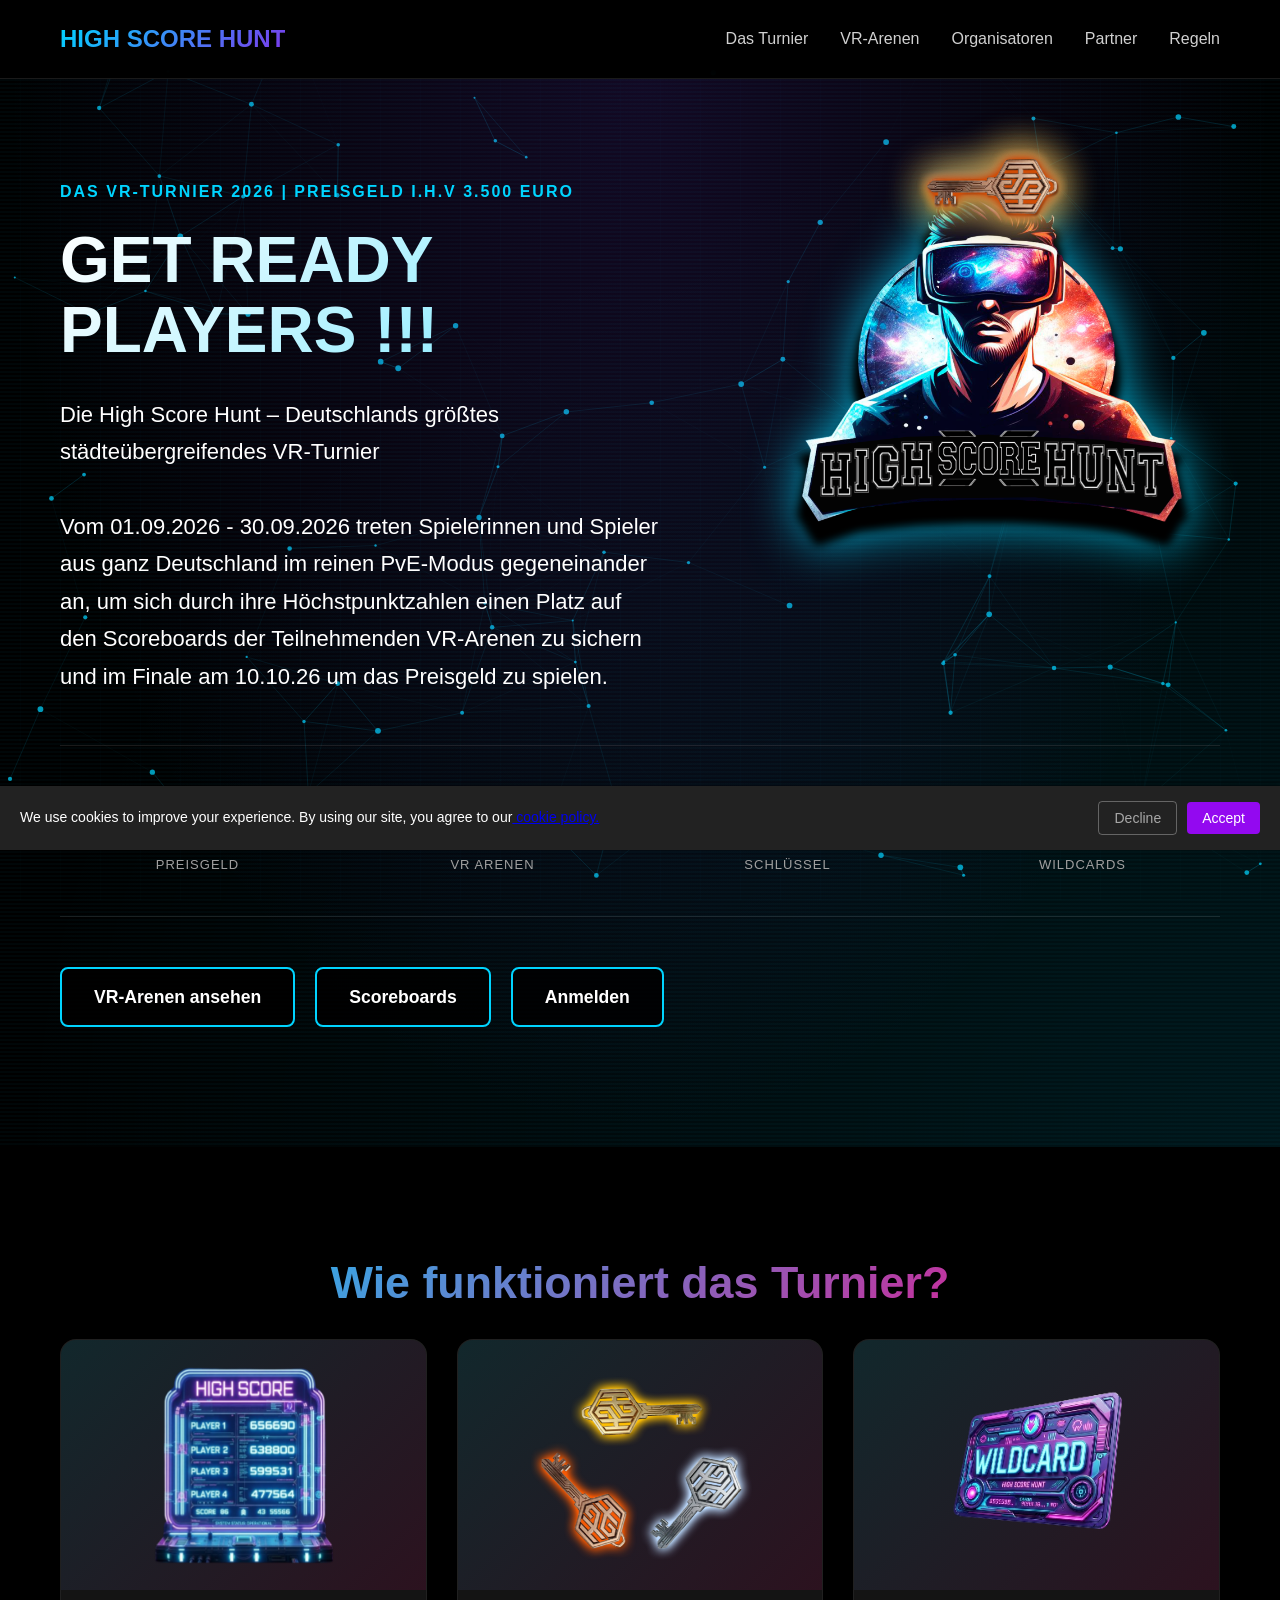
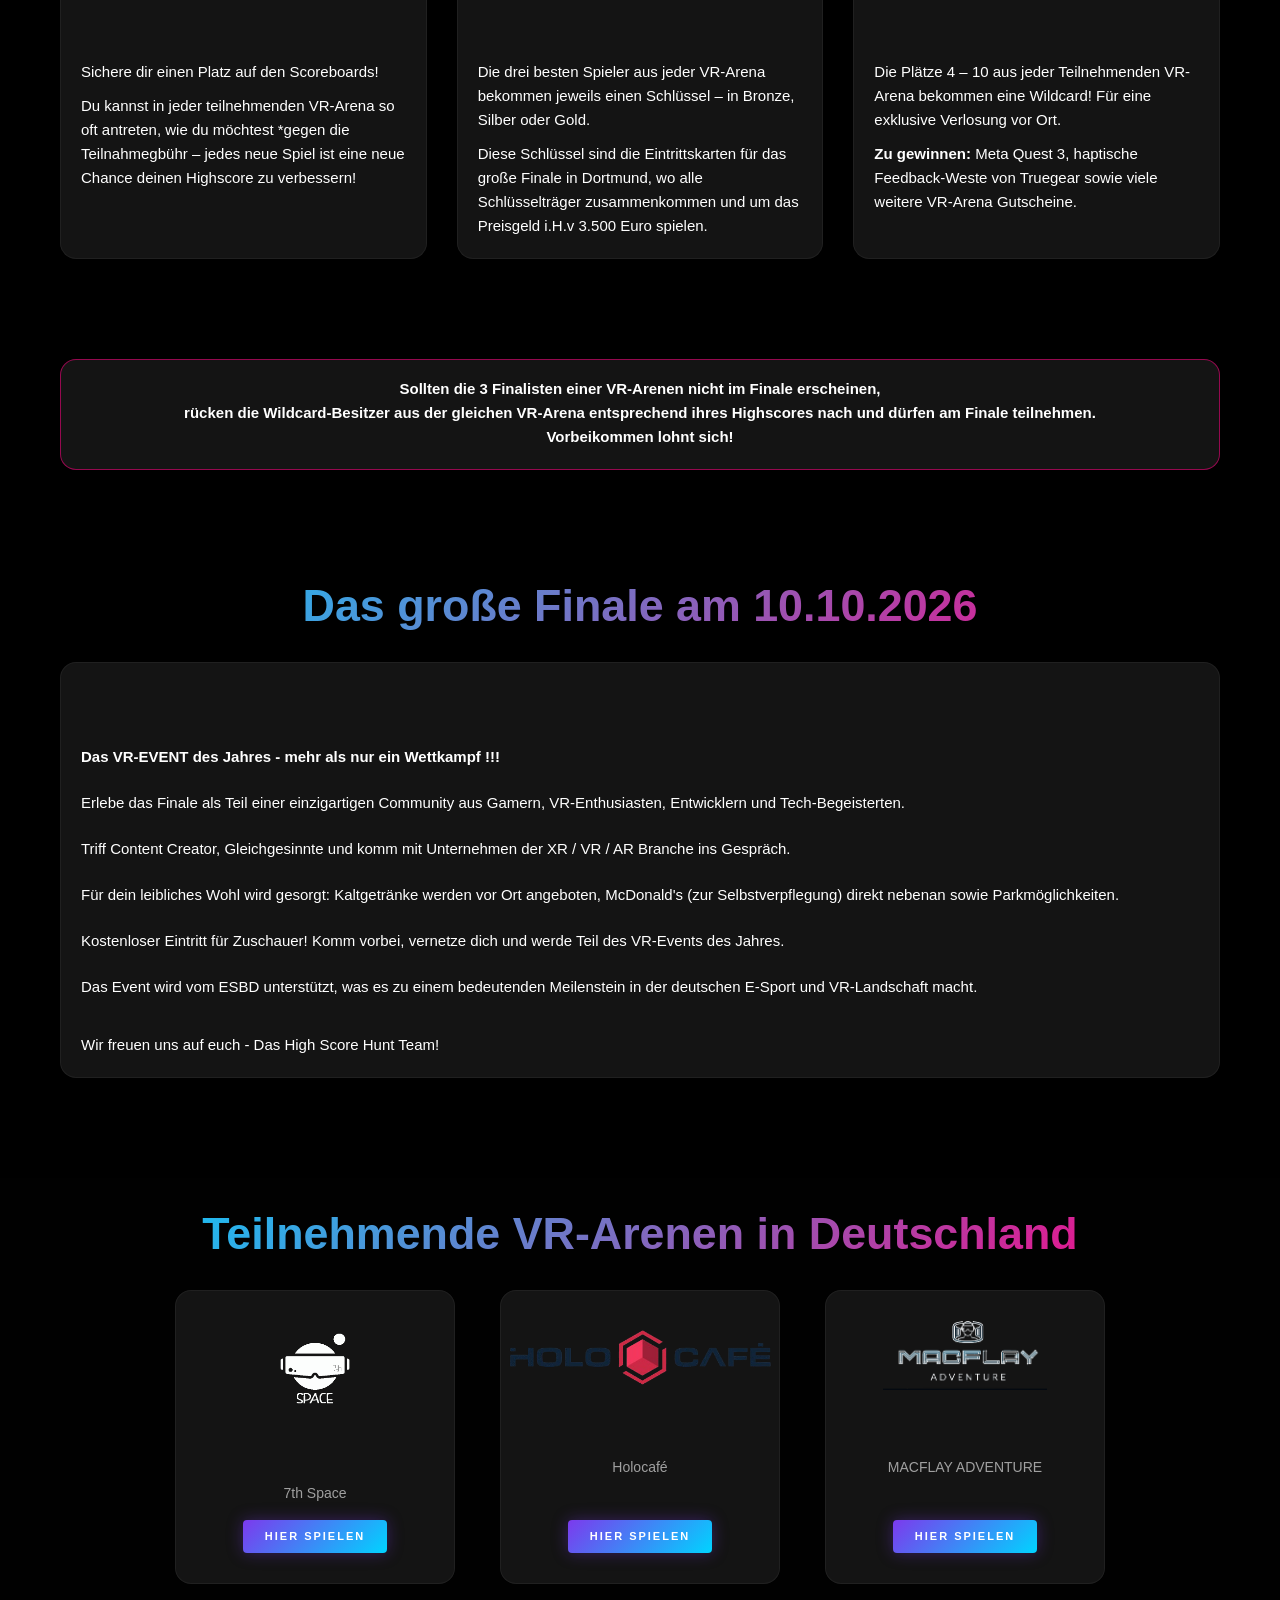
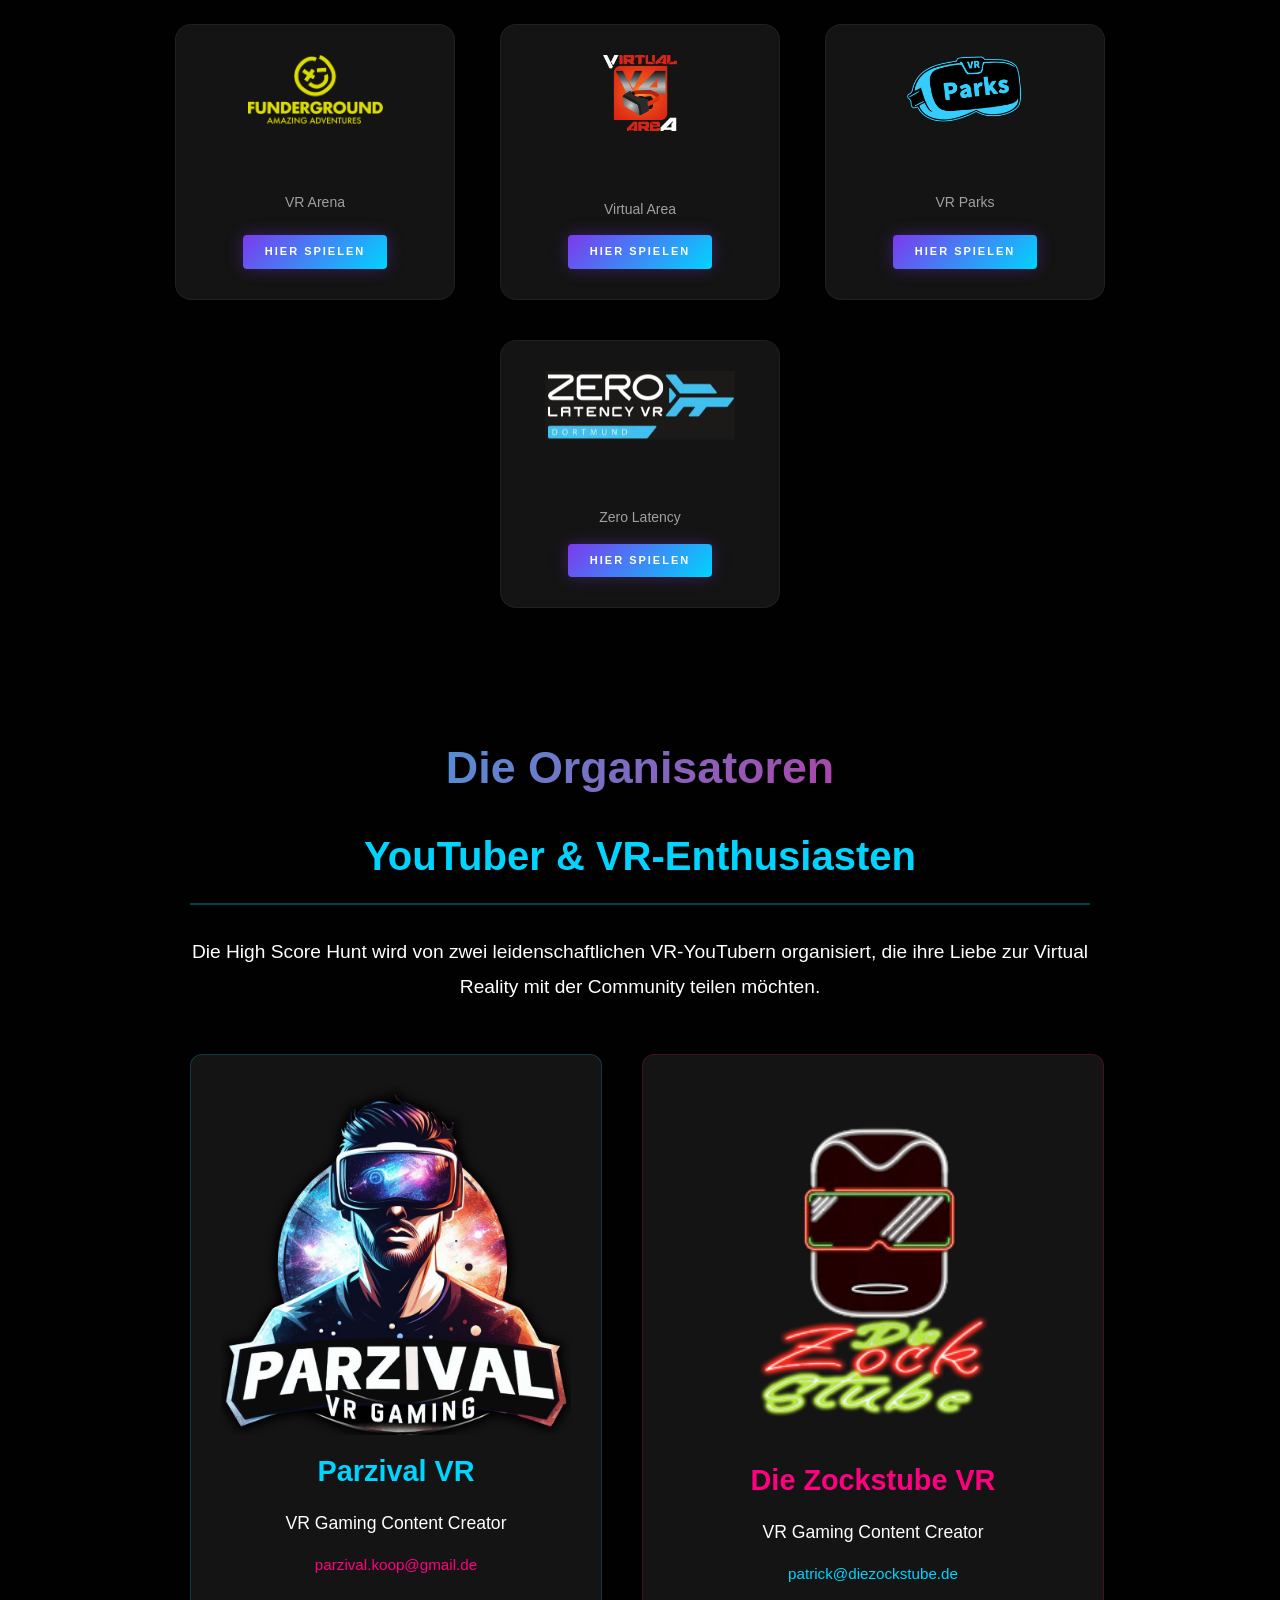
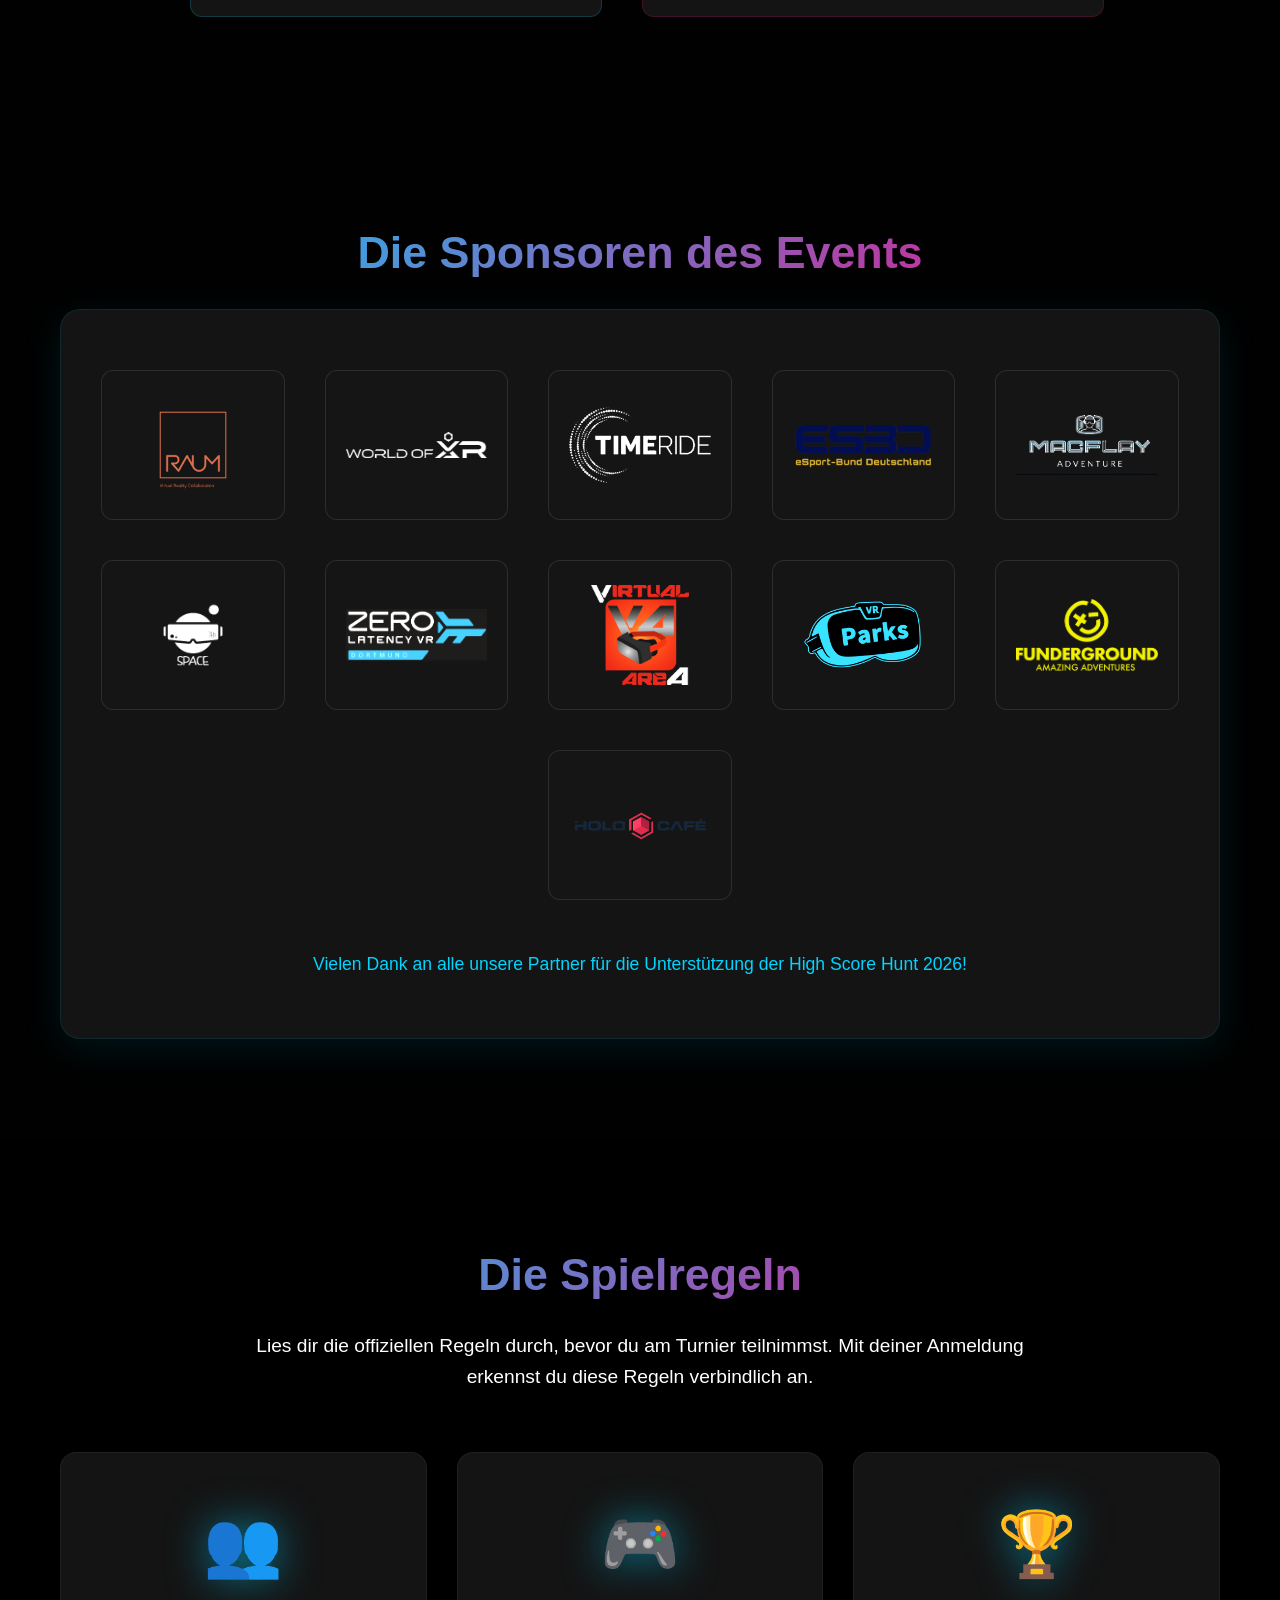
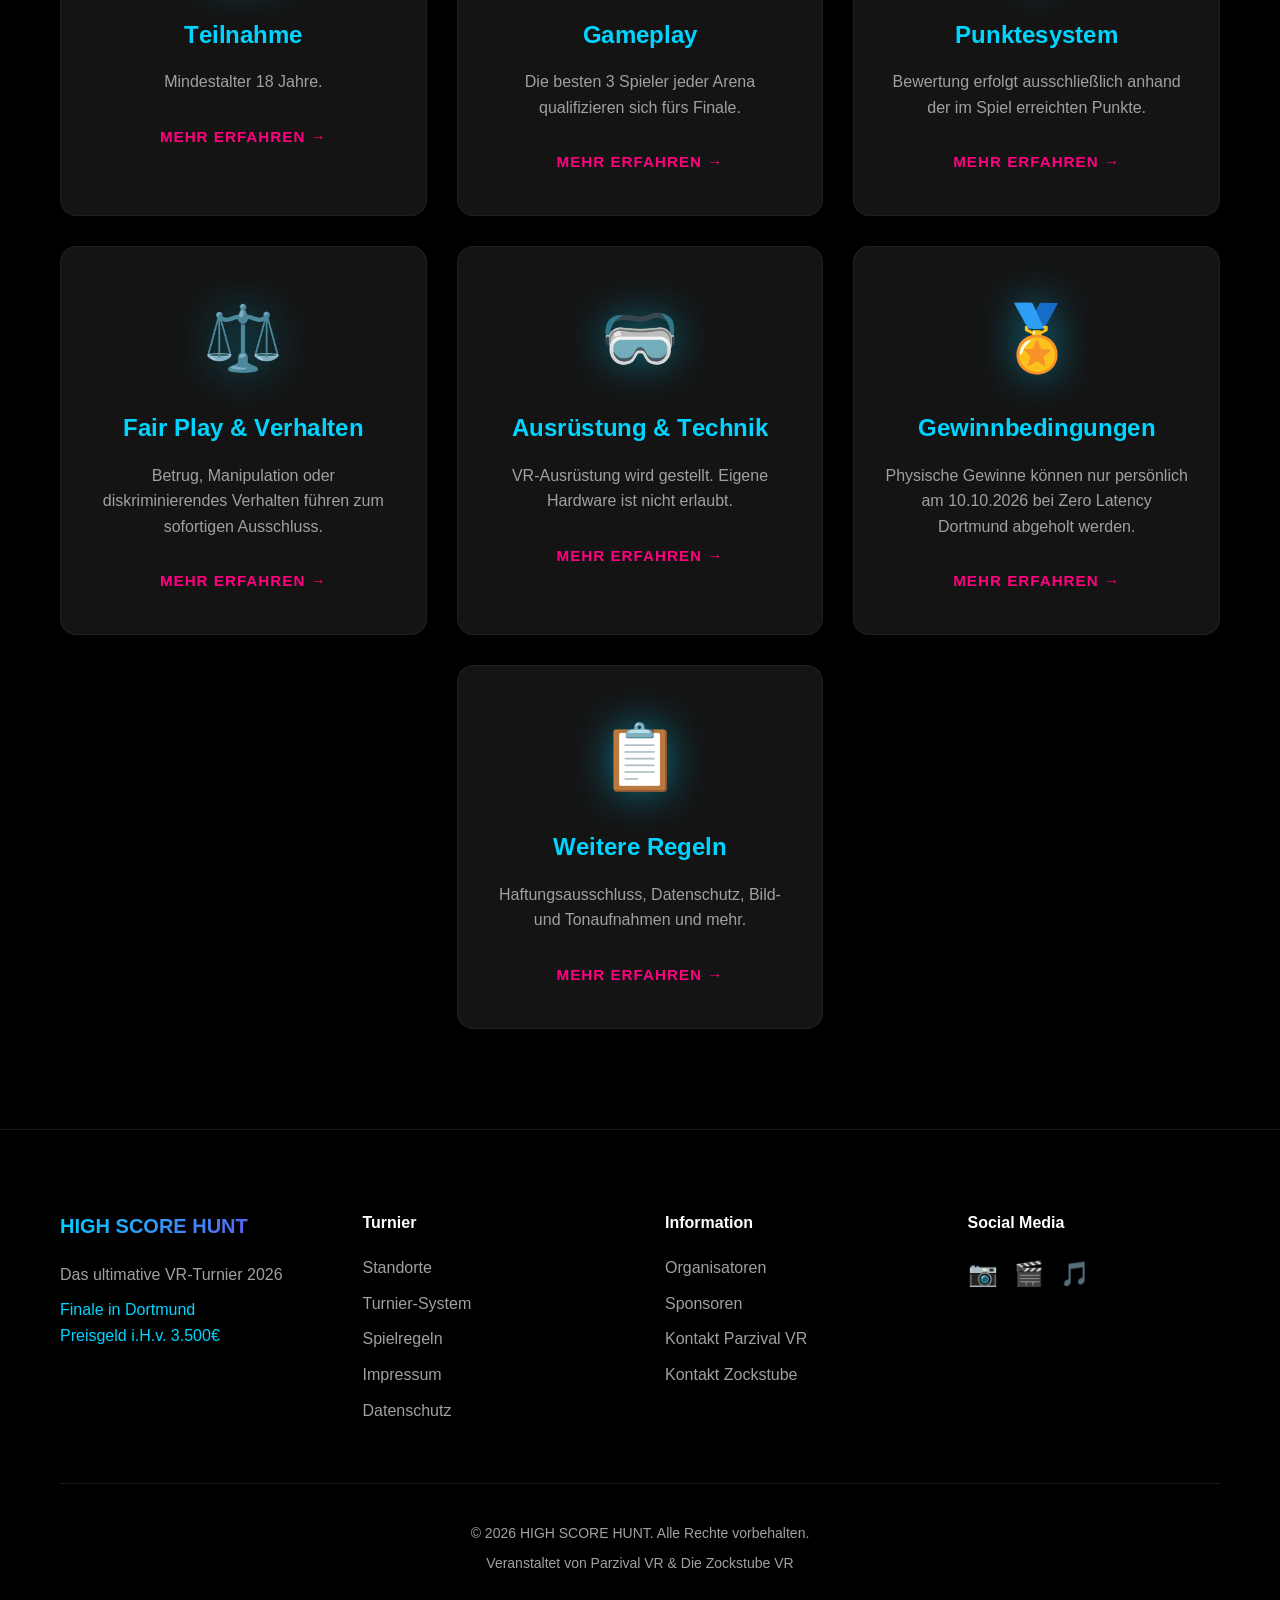
==== commit ae846e99: "Nav-Link Arenen auf allen Seiten zu VR-Arenen geändert Co-Authored-By: Claude Sonnet 4.6 <noreply@an" ====
--- a/index.html
+++ b/index.html
@@ -59,7 +59,7 @@
             </div>
             <div class="nav-links">
                 <a href="#tournament">Das Turnier</a>
-                <a href="#locations">Arenen</a>
+                <a href="#locations">VR-Arenen</a>
                 <a href="#organizers">Organisatoren</a>
                 <a href="#sponsors">Partner</a>
                 <a href="#rules">Regeln</a>
@@ -74,7 +74,7 @@
         <!-- Mobile Dropdown -->
         <div class="nav-mobile-dropdown" id="navMobileDropdown">
             <a href="#tournament" class="nav-mobile-link">Das Turnier</a>
-            <a href="#locations" class="nav-mobile-link">Arenen</a>
+            <a href="#locations" class="nav-mobile-link">VR-Arenen</a>
             <a href="#organizers" class="nav-mobile-link">Organisatoren</a>
             <a href="#sponsors" class="nav-mobile-link">Partner</a>
             <a href="#rules" class="nav-mobile-link">Regeln</a>
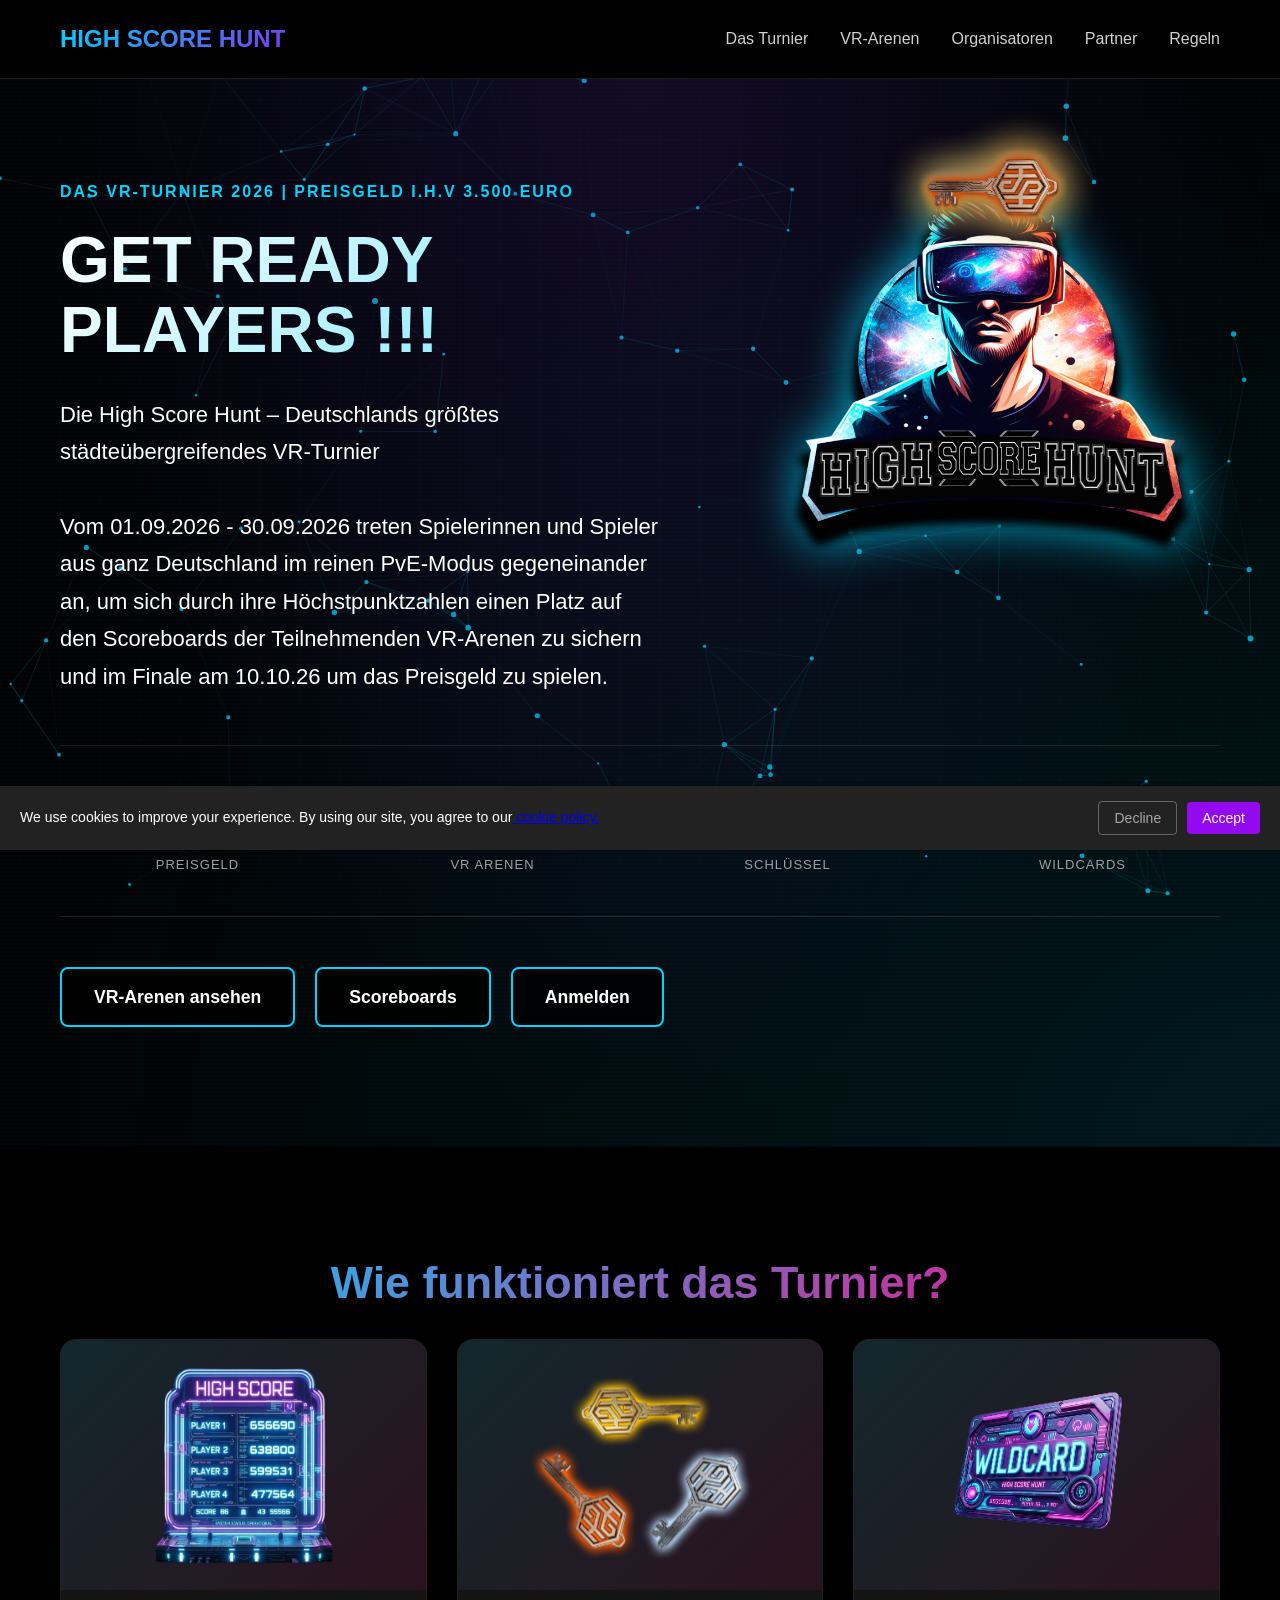
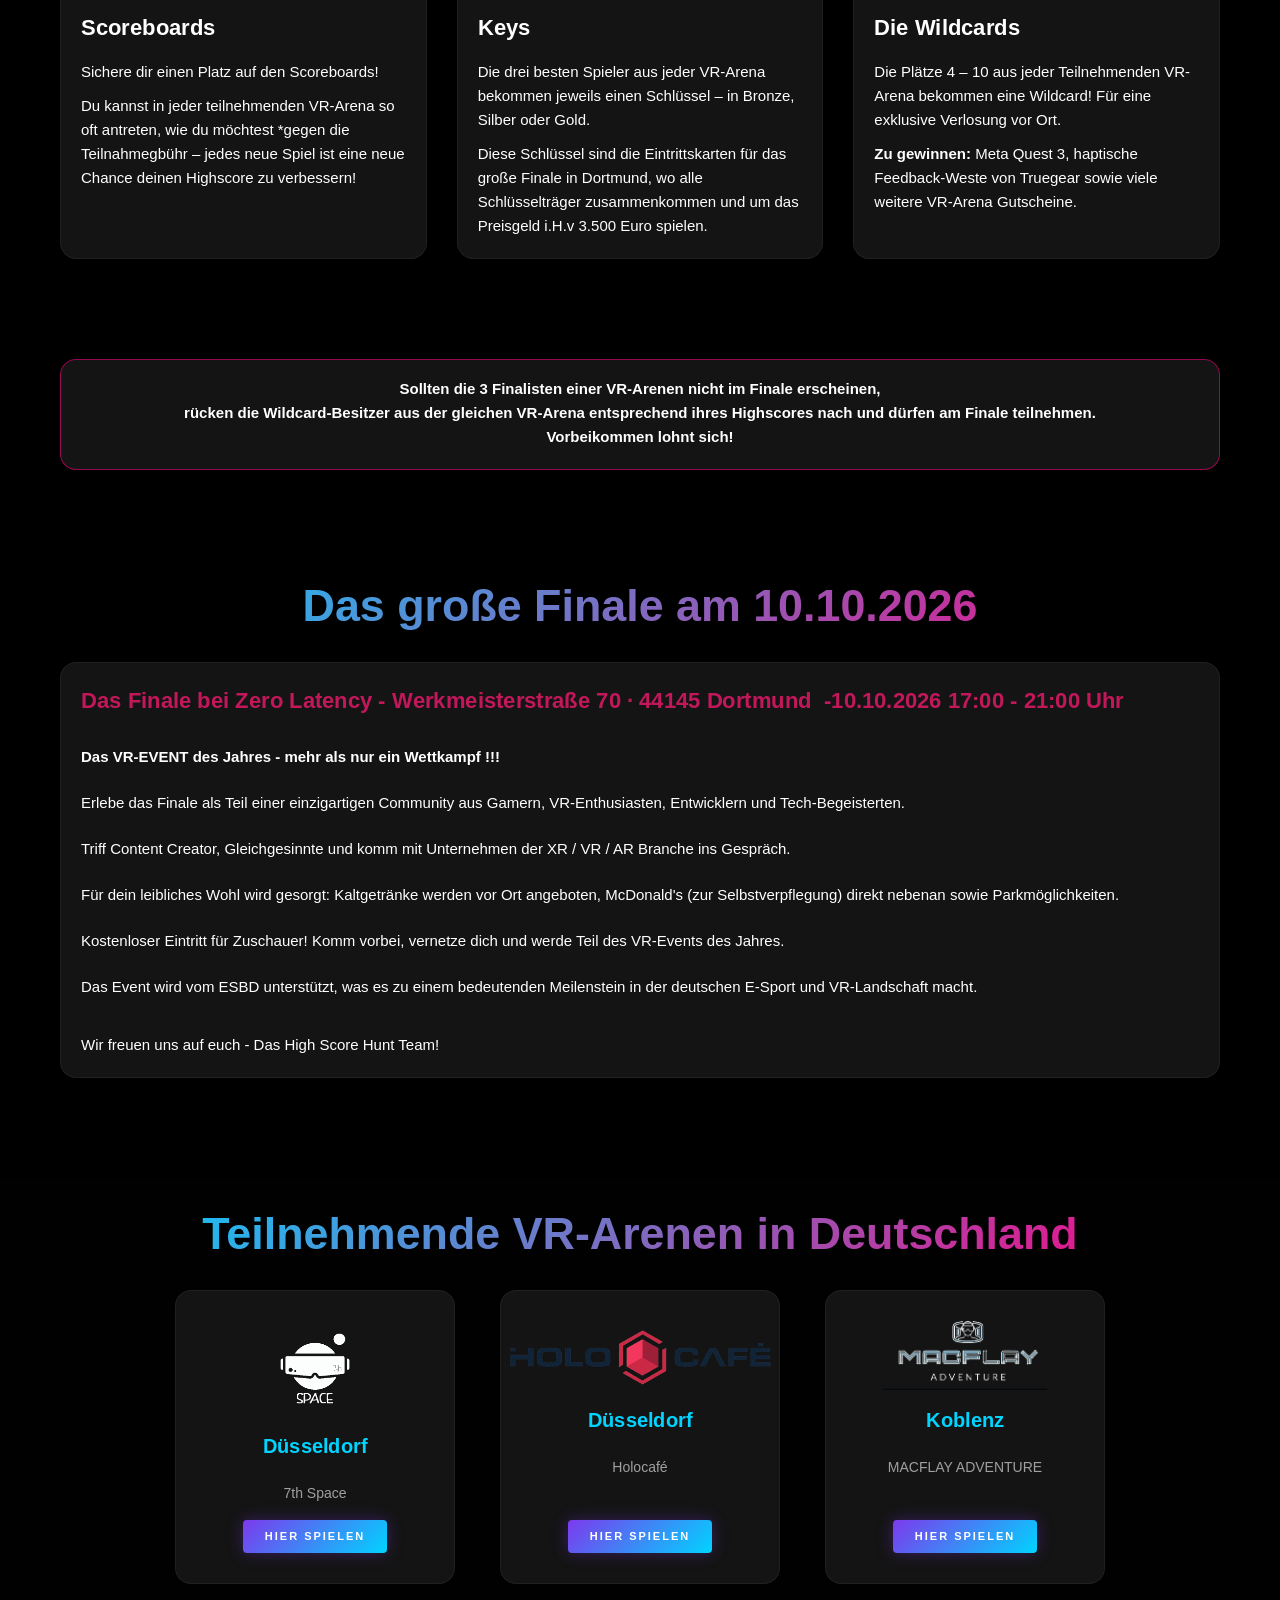
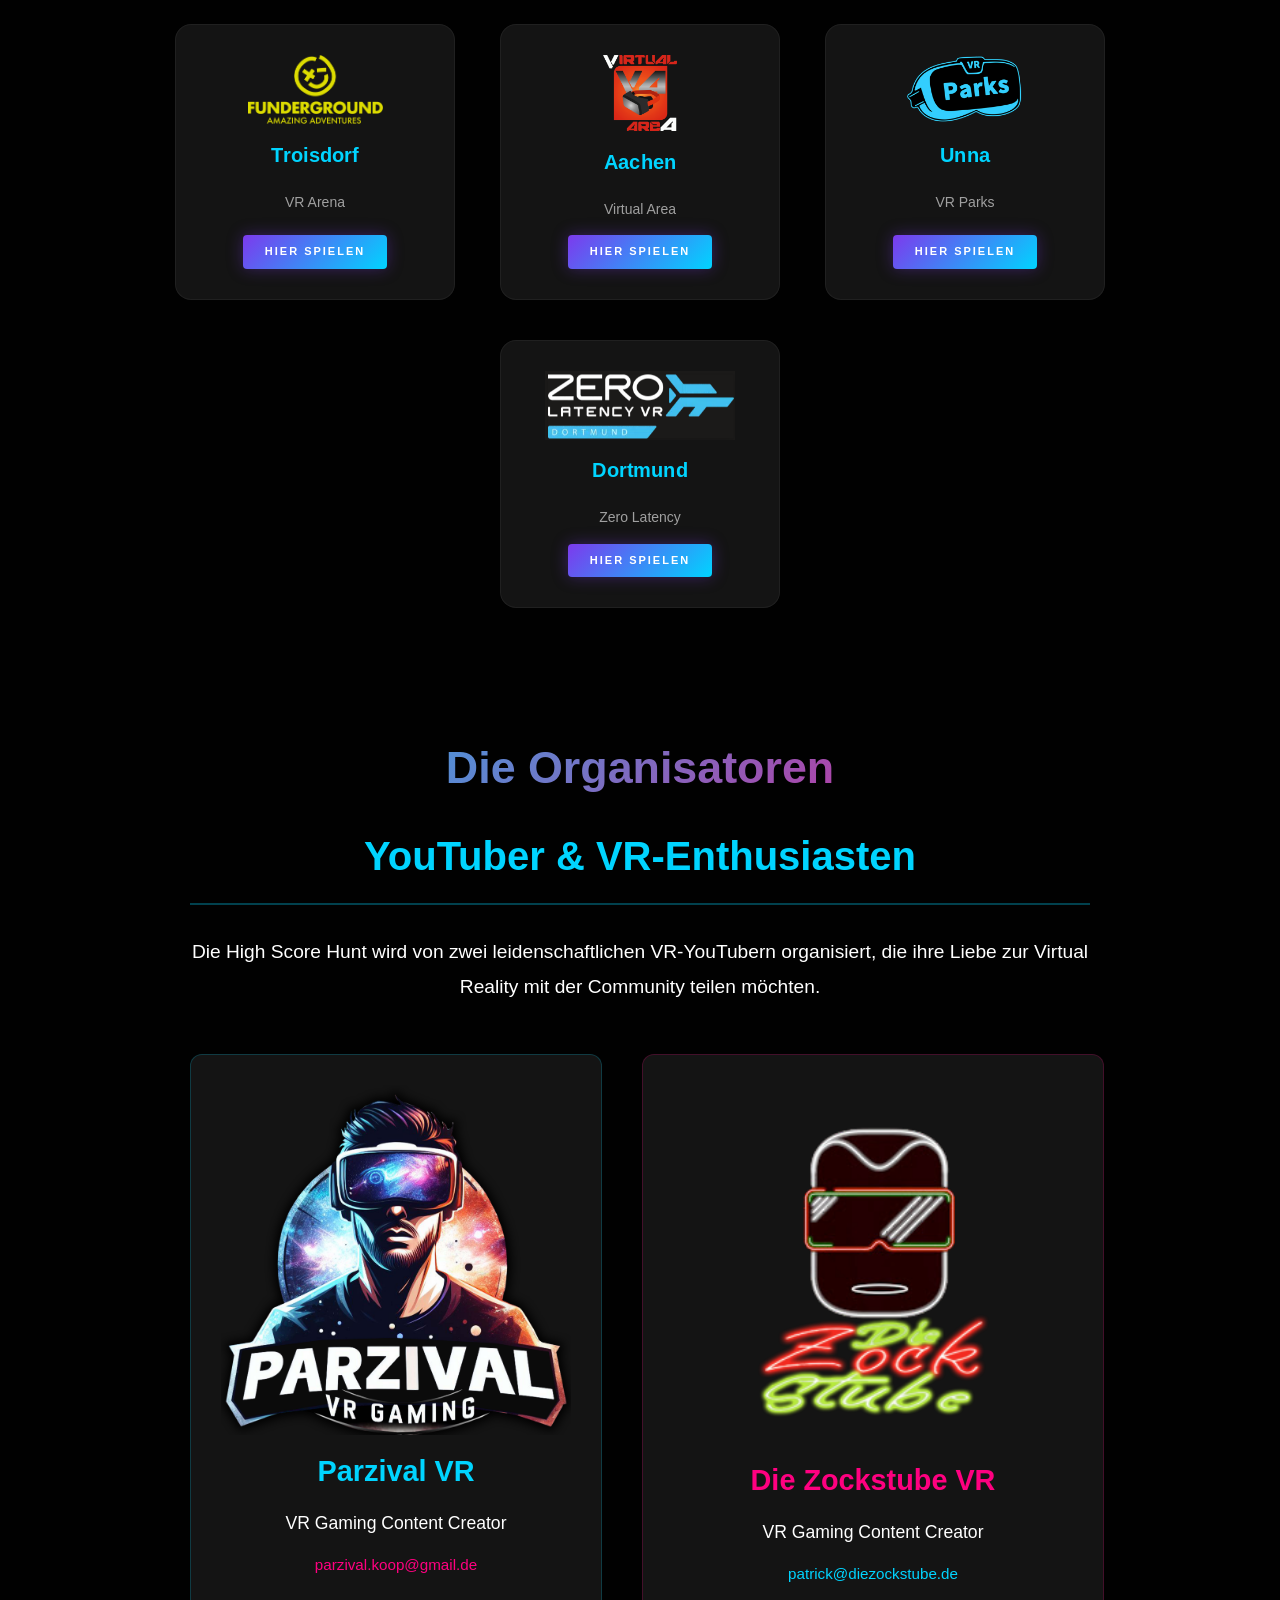
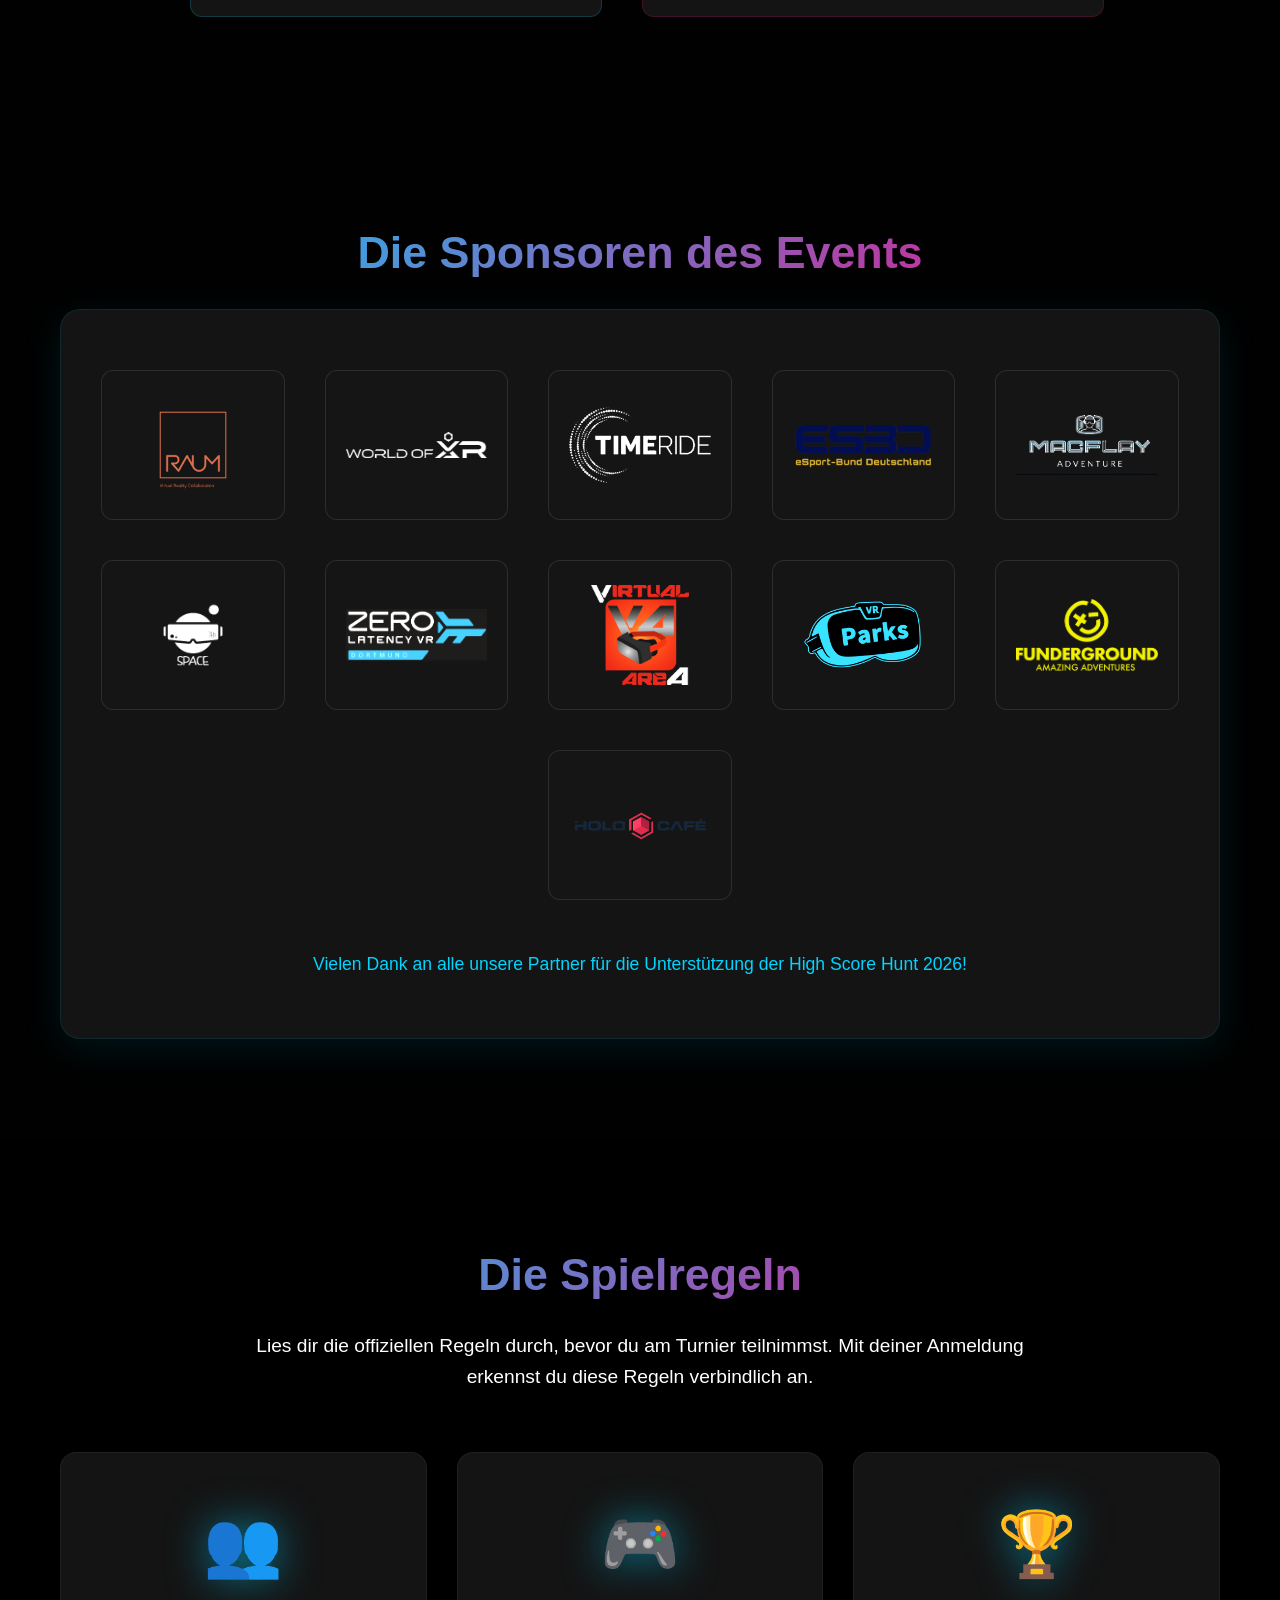
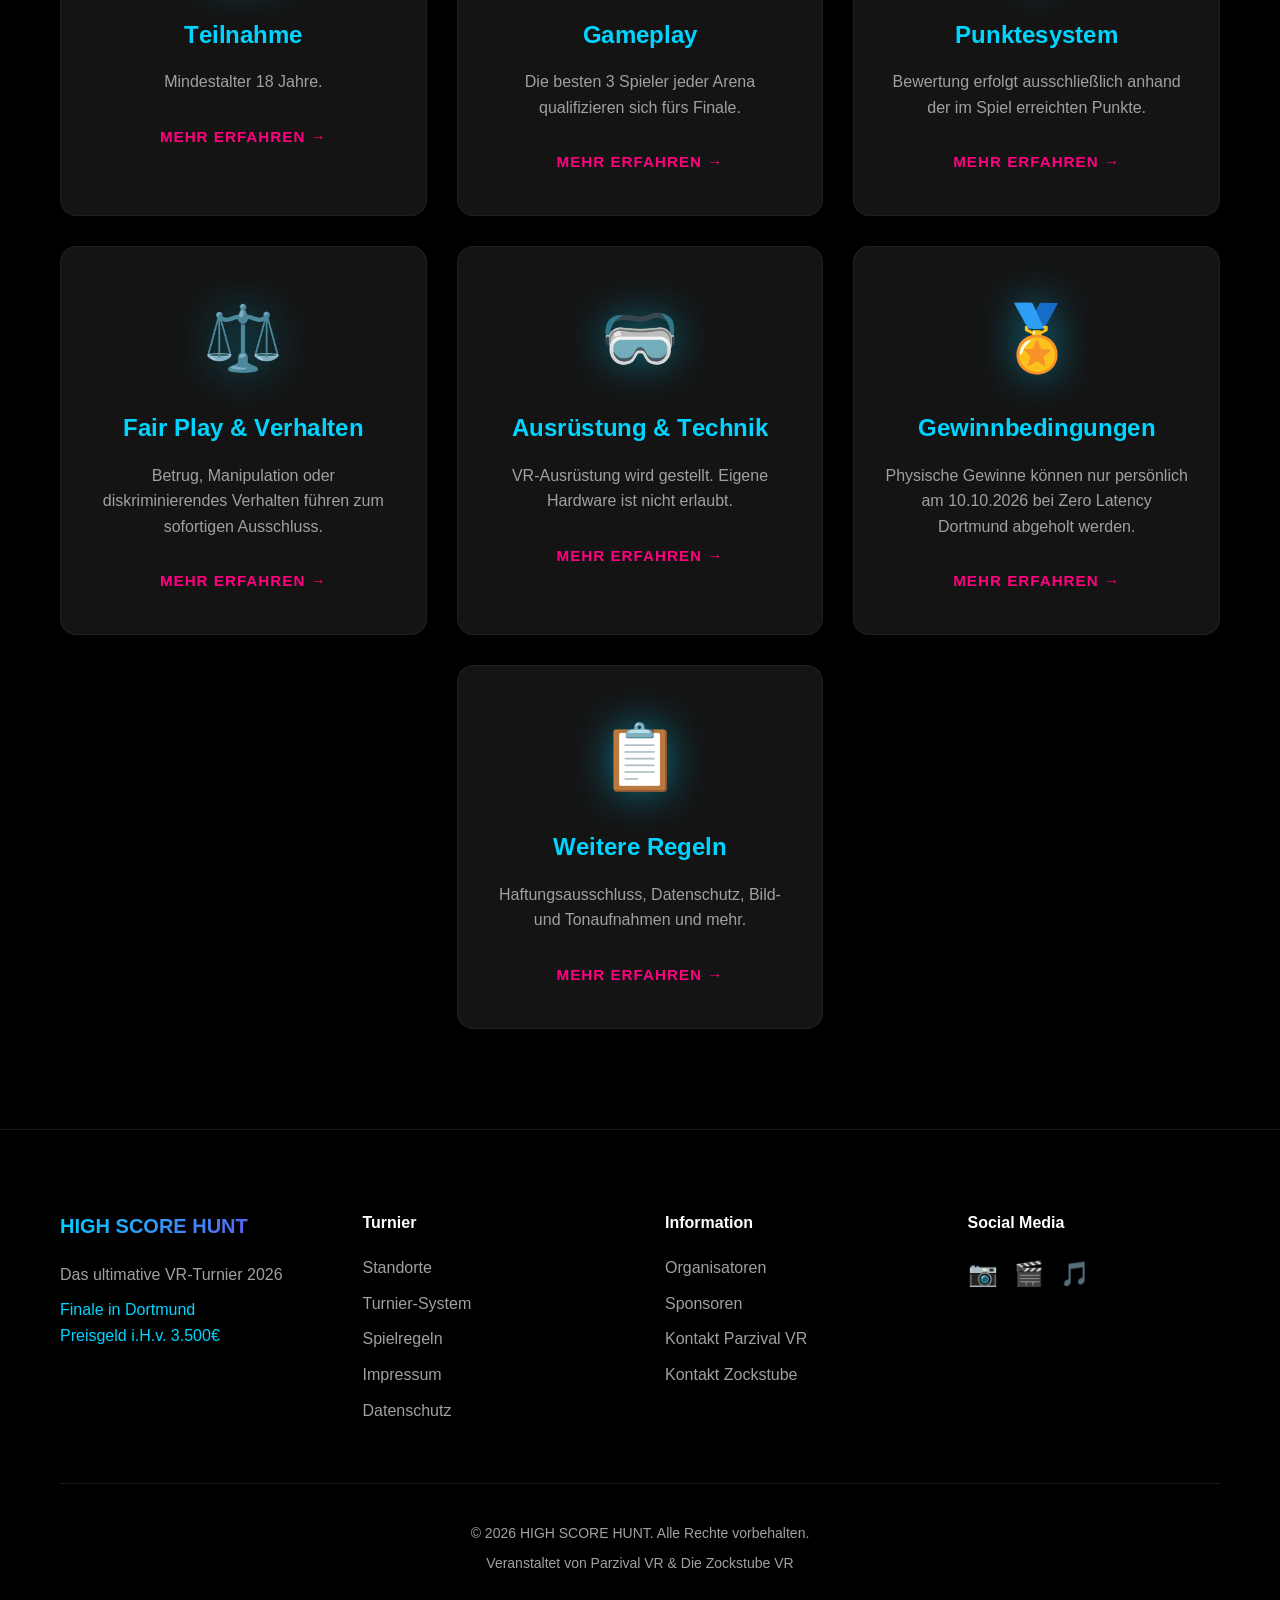
==== commit 973b7583: "Funderground Troisdorf Link aktualisiert Co-Authored-By: Claude Sonnet 4.6 <noreply@anthropic.com>" ====
--- a/index.html
+++ b/index.html
@@ -226,7 +226,7 @@
                     <div class="location-icon"><img src="assets/HSH Logos/FG_yellow.png" alt="VR Arena" style="width: auto; height: 69px;"></div>
                     <h3 translate="no">Troisdorf</h3>
                     <p translate="no">VR Arena</p>
-                    <a href="https://app.archie-booking.com/funderground#ux1wml6" target="_blank" rel="noopener noreferrer" class="btn-arena-play">Hier spielen</a>
+                    <a href="https://www.funderground.de/virtual-reality-vex/" target="_blank" rel="noopener noreferrer" class="btn-arena-play">Hier spielen</a>
                 </div>
 
                 <div class="attendee-card">
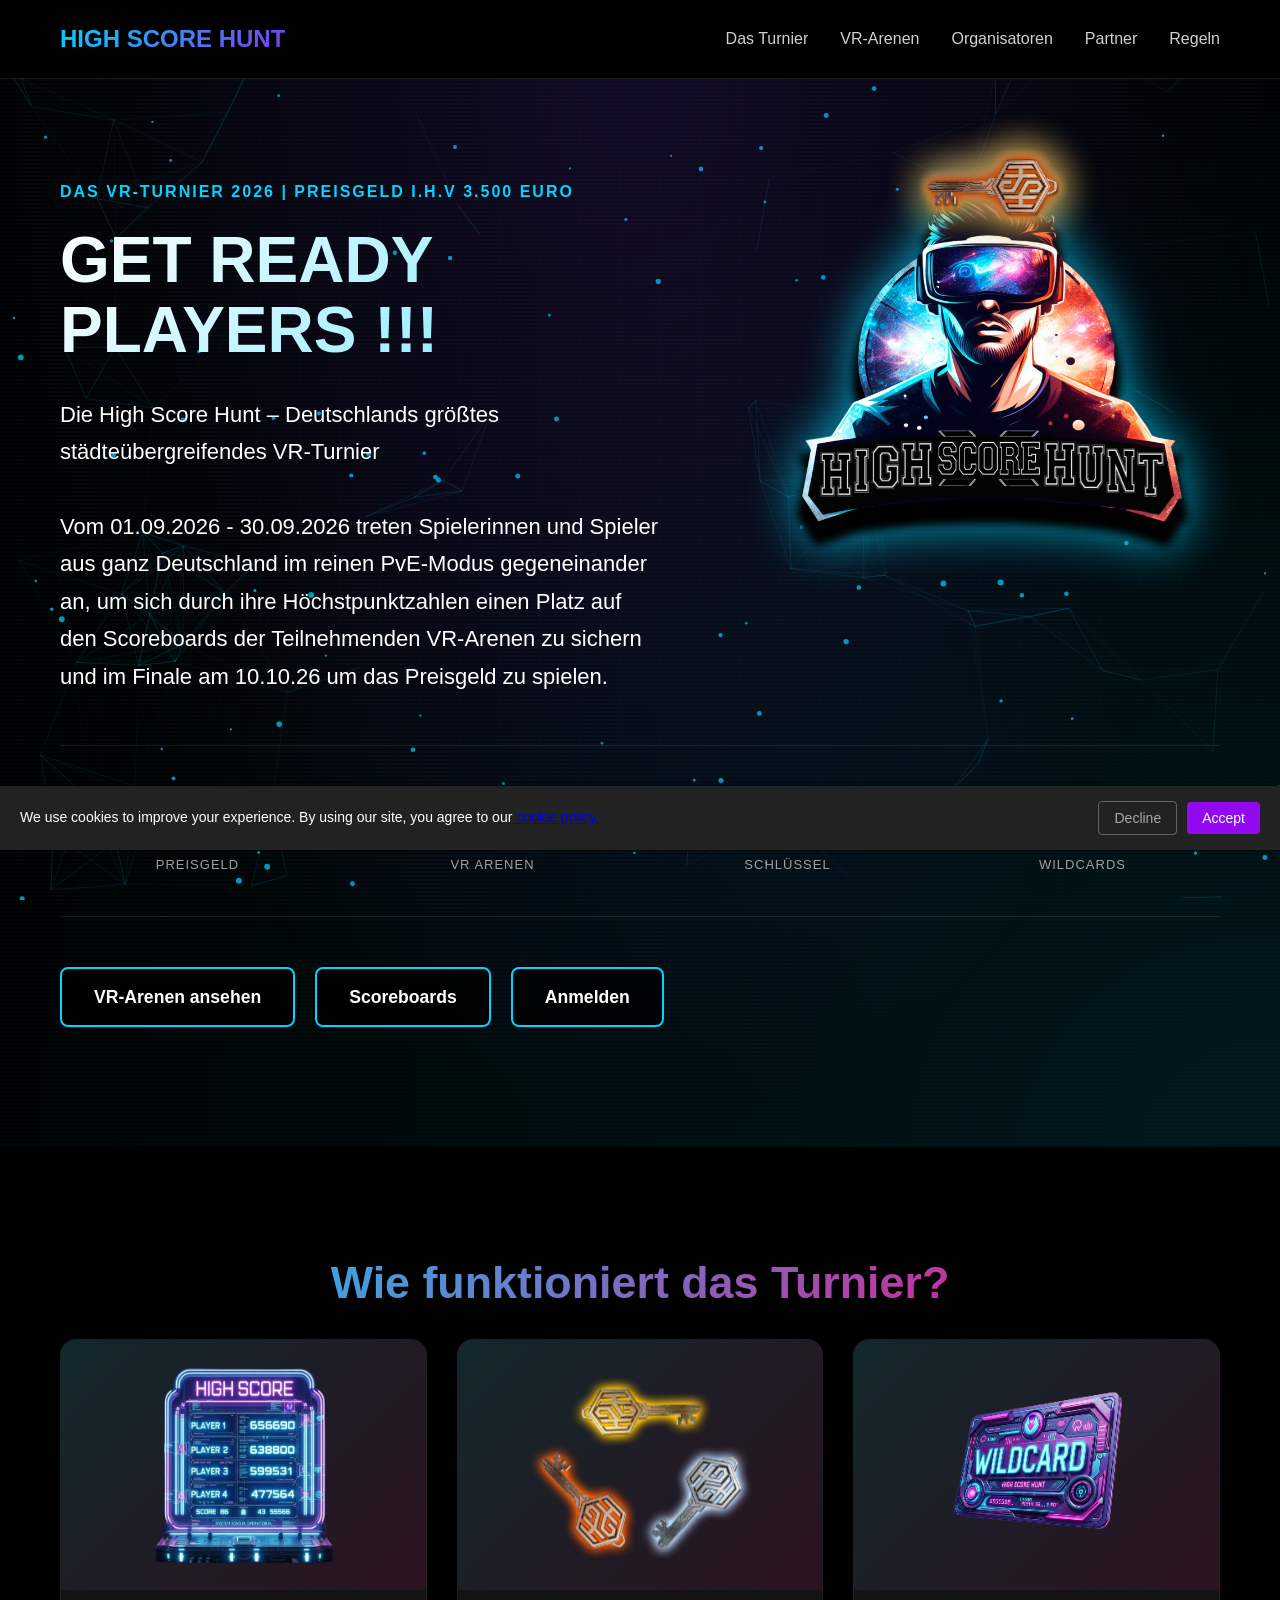
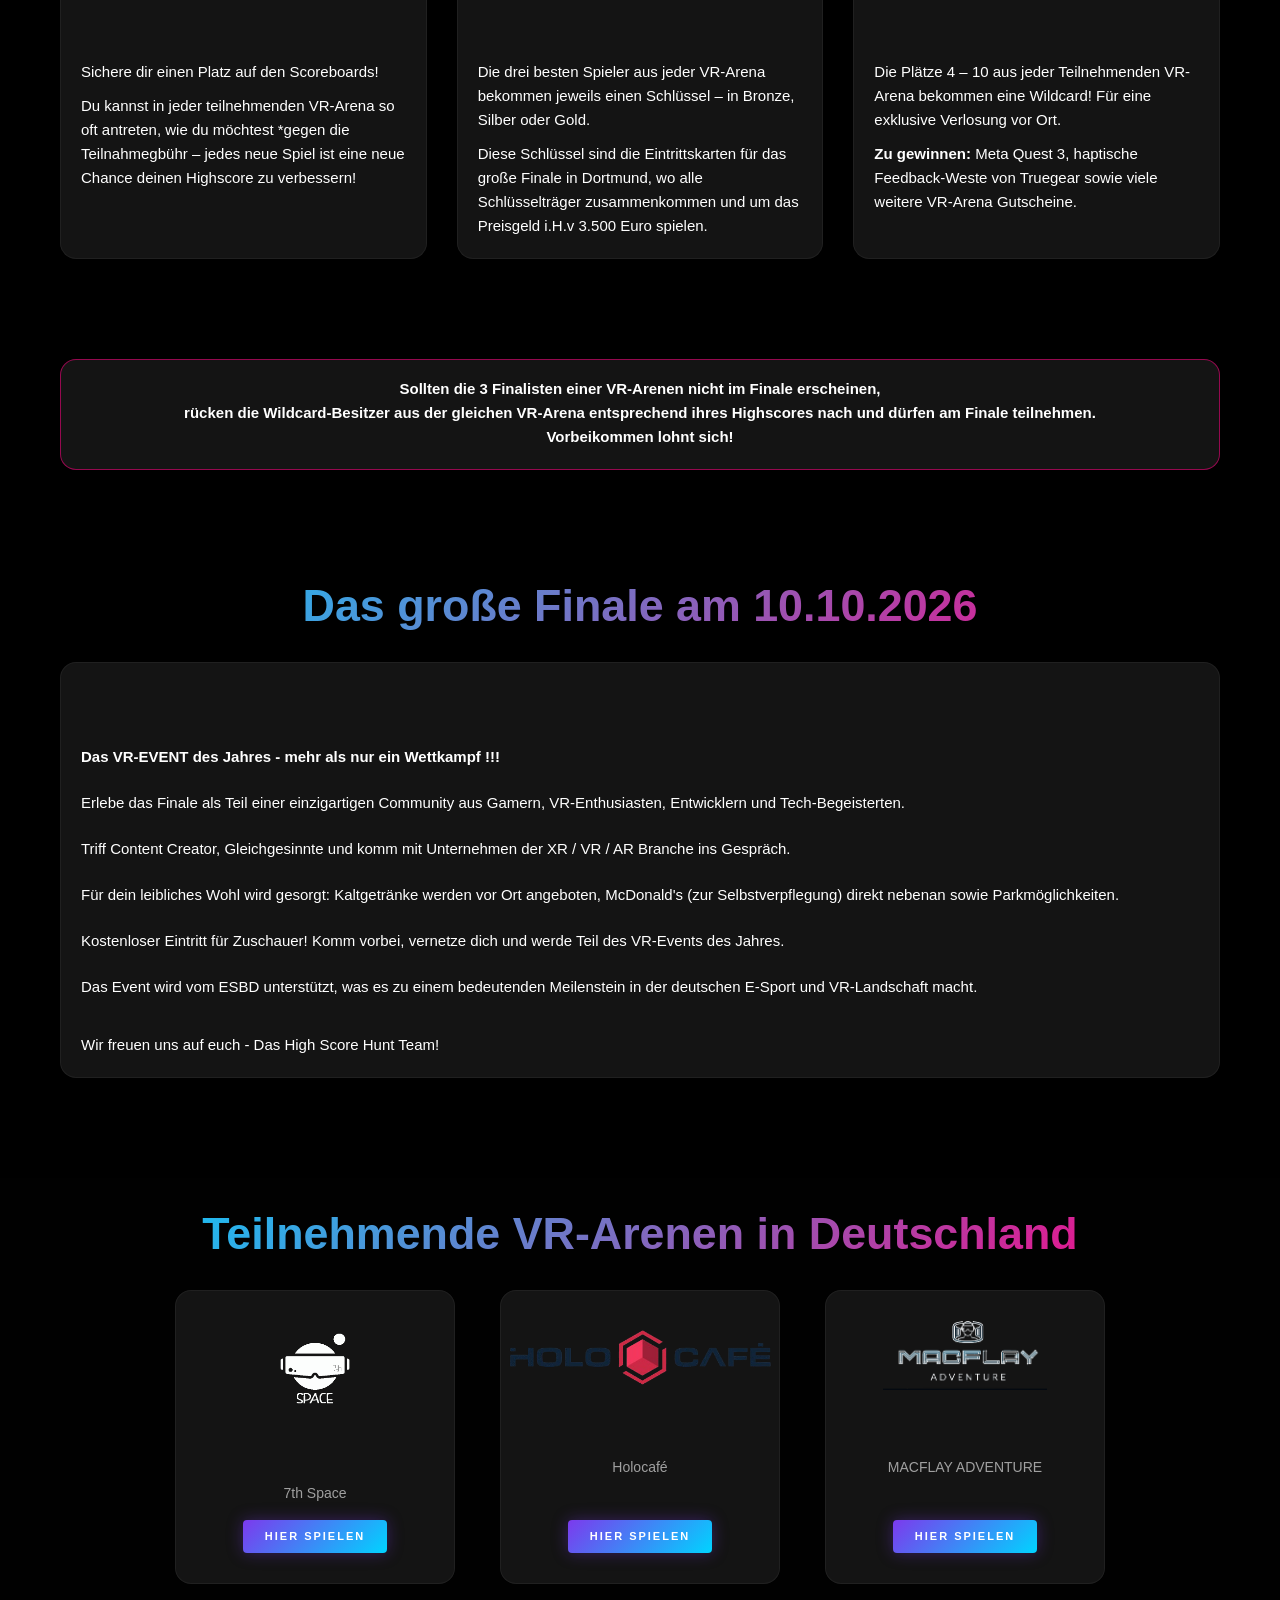
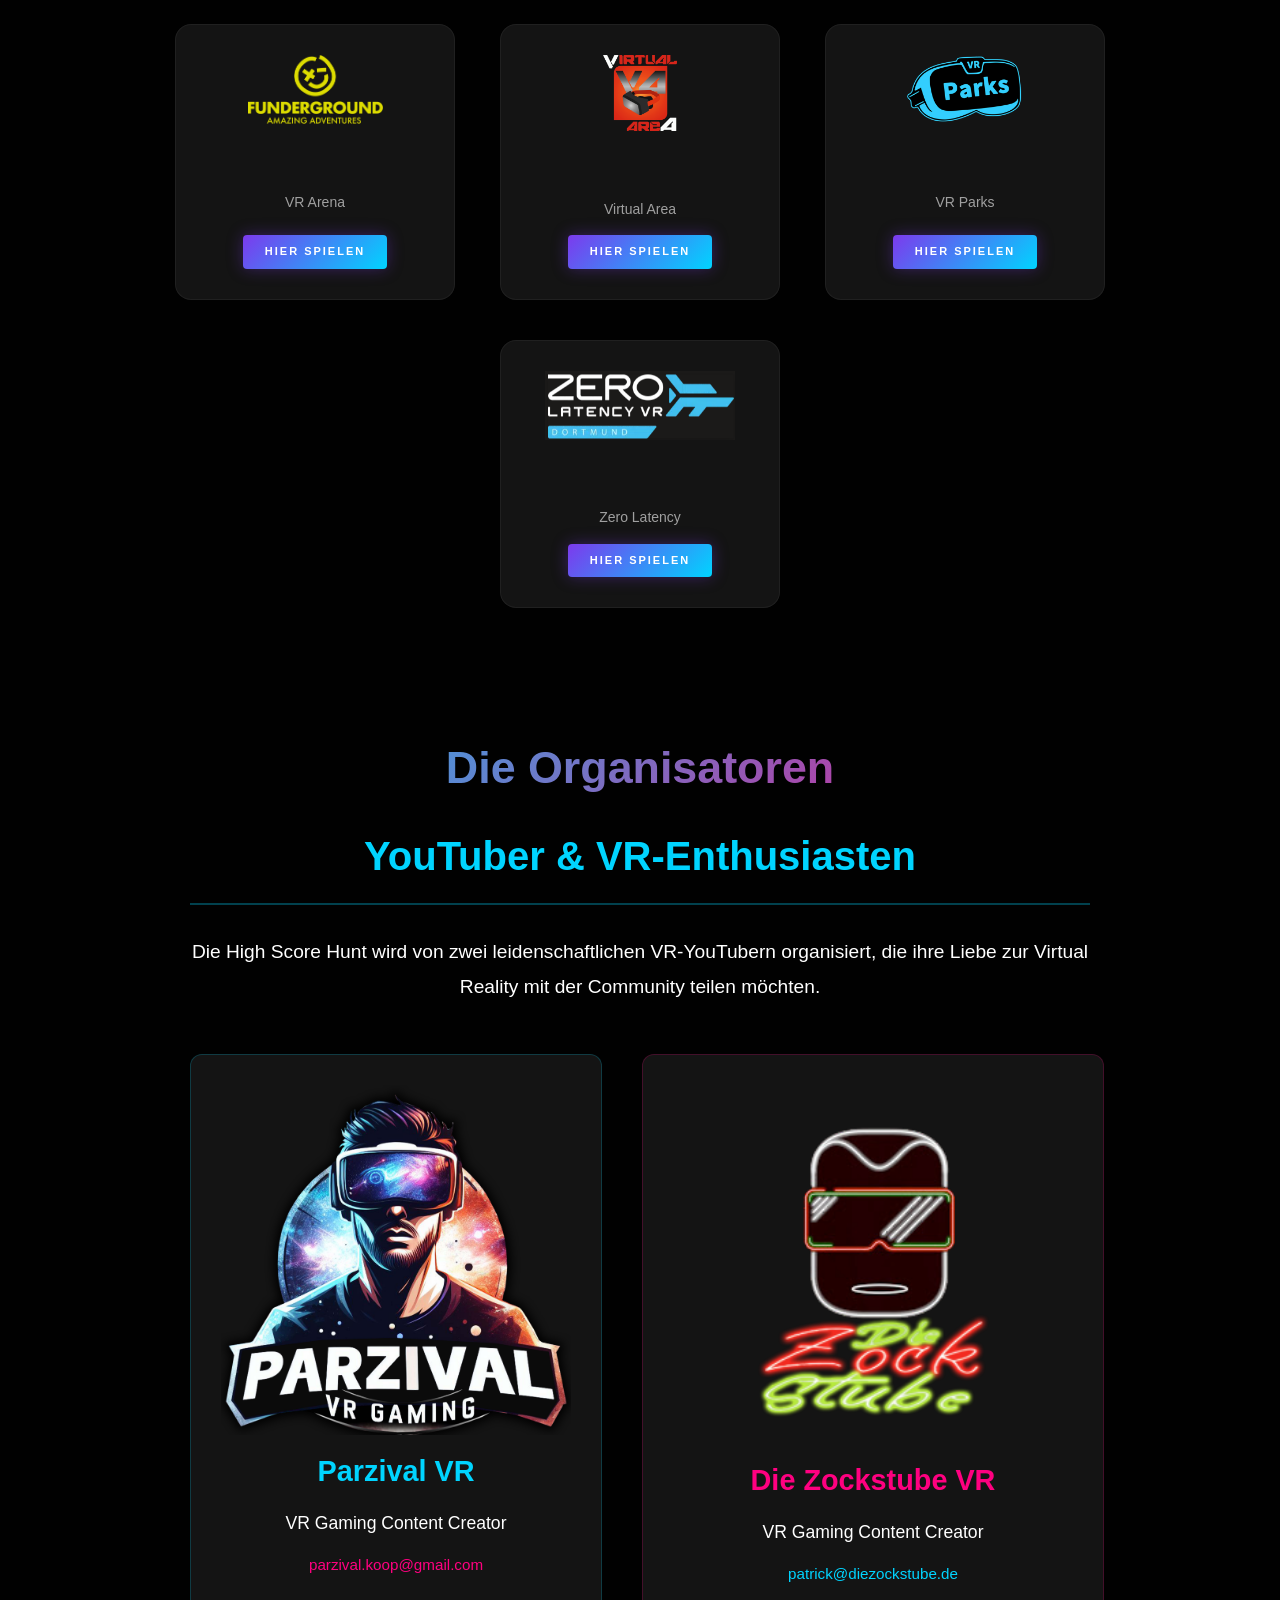
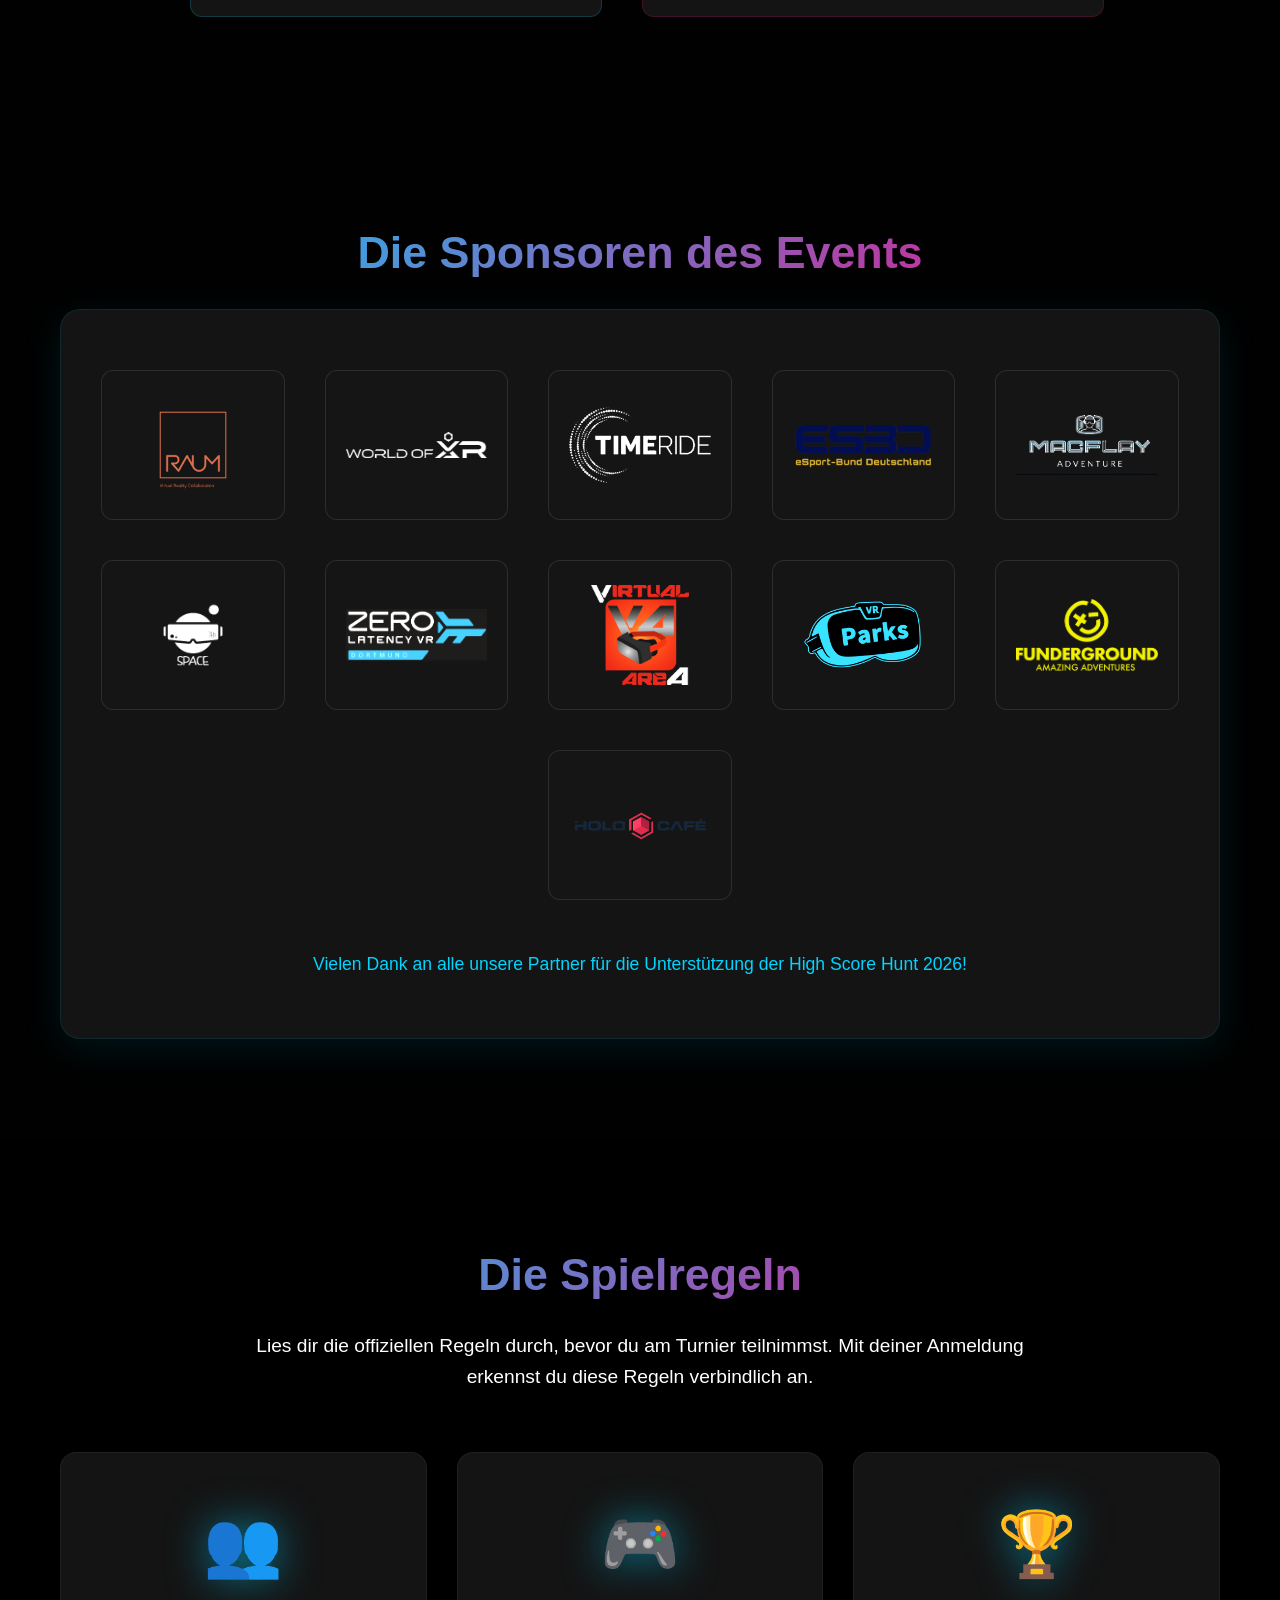
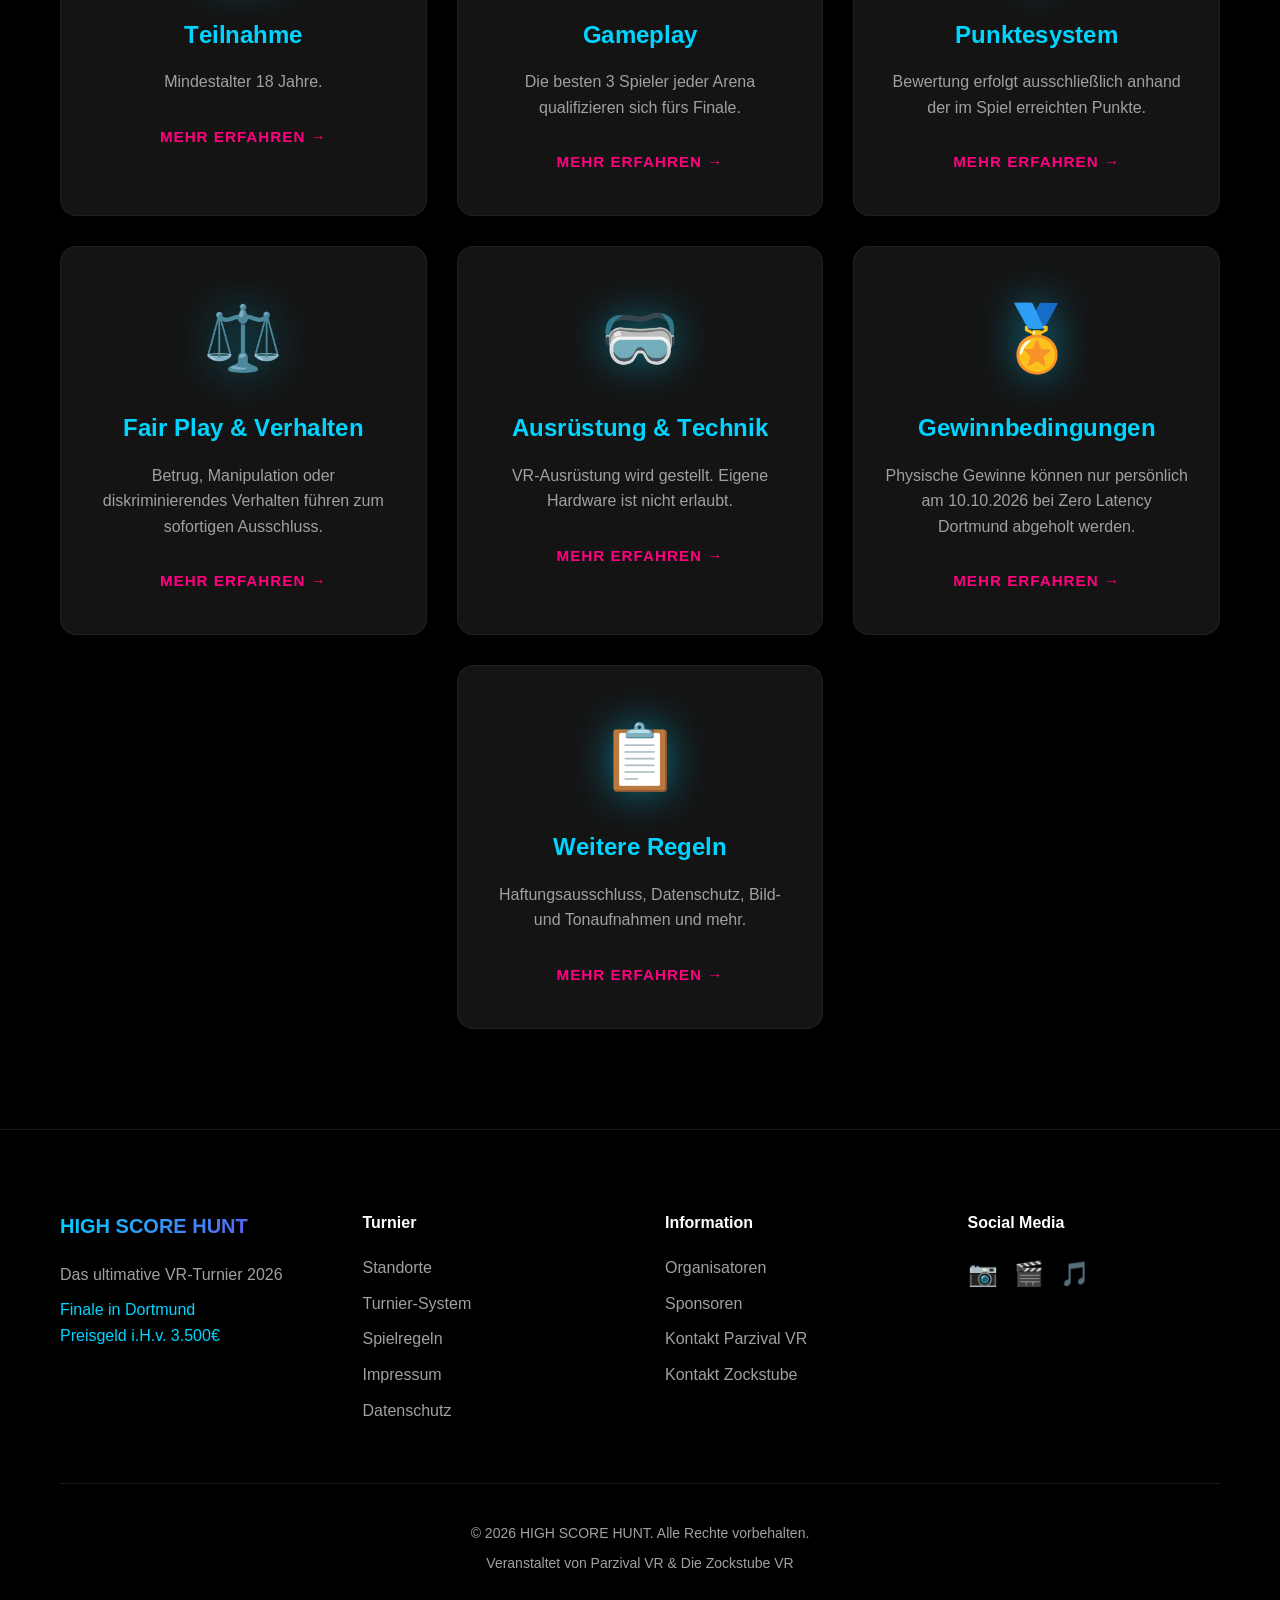
==== commit 0afca8a9: "updated" ====
--- a/index.html
+++ b/index.html
@@ -271,7 +271,7 @@
                         <div style="margin-bottom: 5px;"><a href="https://www.youtube.com/@Parzival_VR_Gaming" target="_blank" rel="noopener noreferrer"><img src="assets/HSH Logos/KanalLogo.png" alt="Parzival VR" style="width: 350px; height: auto;"></a></div>
                         <h3 translate="no" style="font-size: 1.8rem; margin-bottom: 15px; color: var(--primary-cyan);">Parzival VR</h3>
                         <p style="font-size: 1.1rem; margin-bottom: 15px;">VR Gaming Content Creator</p>
-                        <a href="mailto:parzival.koop@gmail.de" translate="no" style="color: var(--primary-magenta); text-decoration: none; font-size: 0.95rem;">parzival.koop@gmail.de</a>
+                        <a href="mailto:parzival.koop@gmail.com" translate="no" style="color: var(--primary-magenta); text-decoration: none; font-size: 0.95rem;">parzival.koop@gmail.com</a>
                     </div>
                     <div style="text-align: center; padding: 30px; background: var(--bg-card); border-radius: 12px; border: 1px solid rgba(255, 0, 128, 0.2);">
                         <div style="margin-bottom: 5px;"><a href="https://www.youtube.com/@DieZockStube" target="_blank" rel="noopener noreferrer"><img src="assets/HSH Logos/Die Zpckstubet-2.png" alt="Die Zockstube VR" style="width: 400px; height: auto;"></a></div>
@@ -416,7 +416,7 @@
                     <ul>
                         <li><a href="#organizers">Organisatoren</a></li>
                         <li><a href="#sponsors">Sponsoren</a></li>
-                        <li><a href="mailto:parzival.koop@gmail.de">Kontakt <span translate="no">Parzival VR</span></a></li>
+                        <li><a href="mailto:parzival.koop@gmail.com">Kontakt <span translate="no">Parzival VR</span></a></li>
                         <li><a href="mailto:patrick@diezockstube.de">Kontakt <span translate="no">Zockstube</span></a></li>
                     </ul>
                 </div>
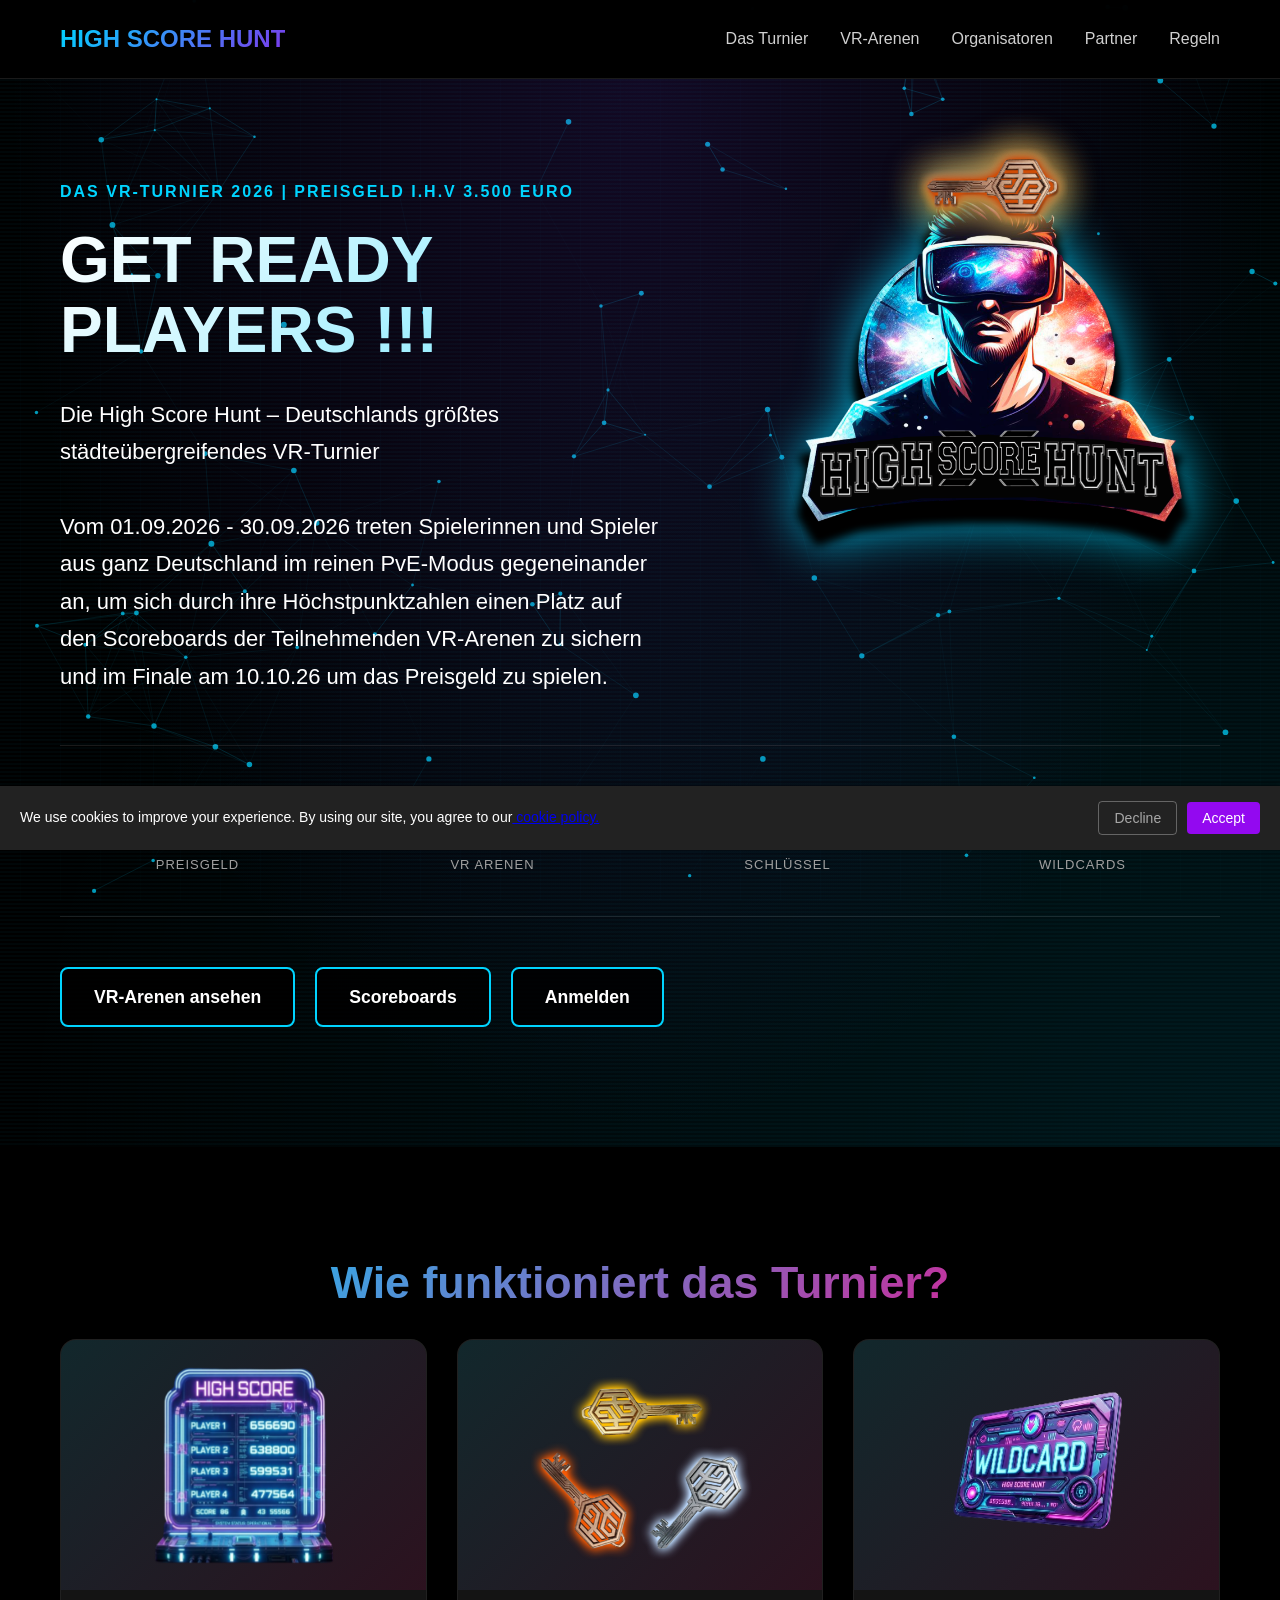
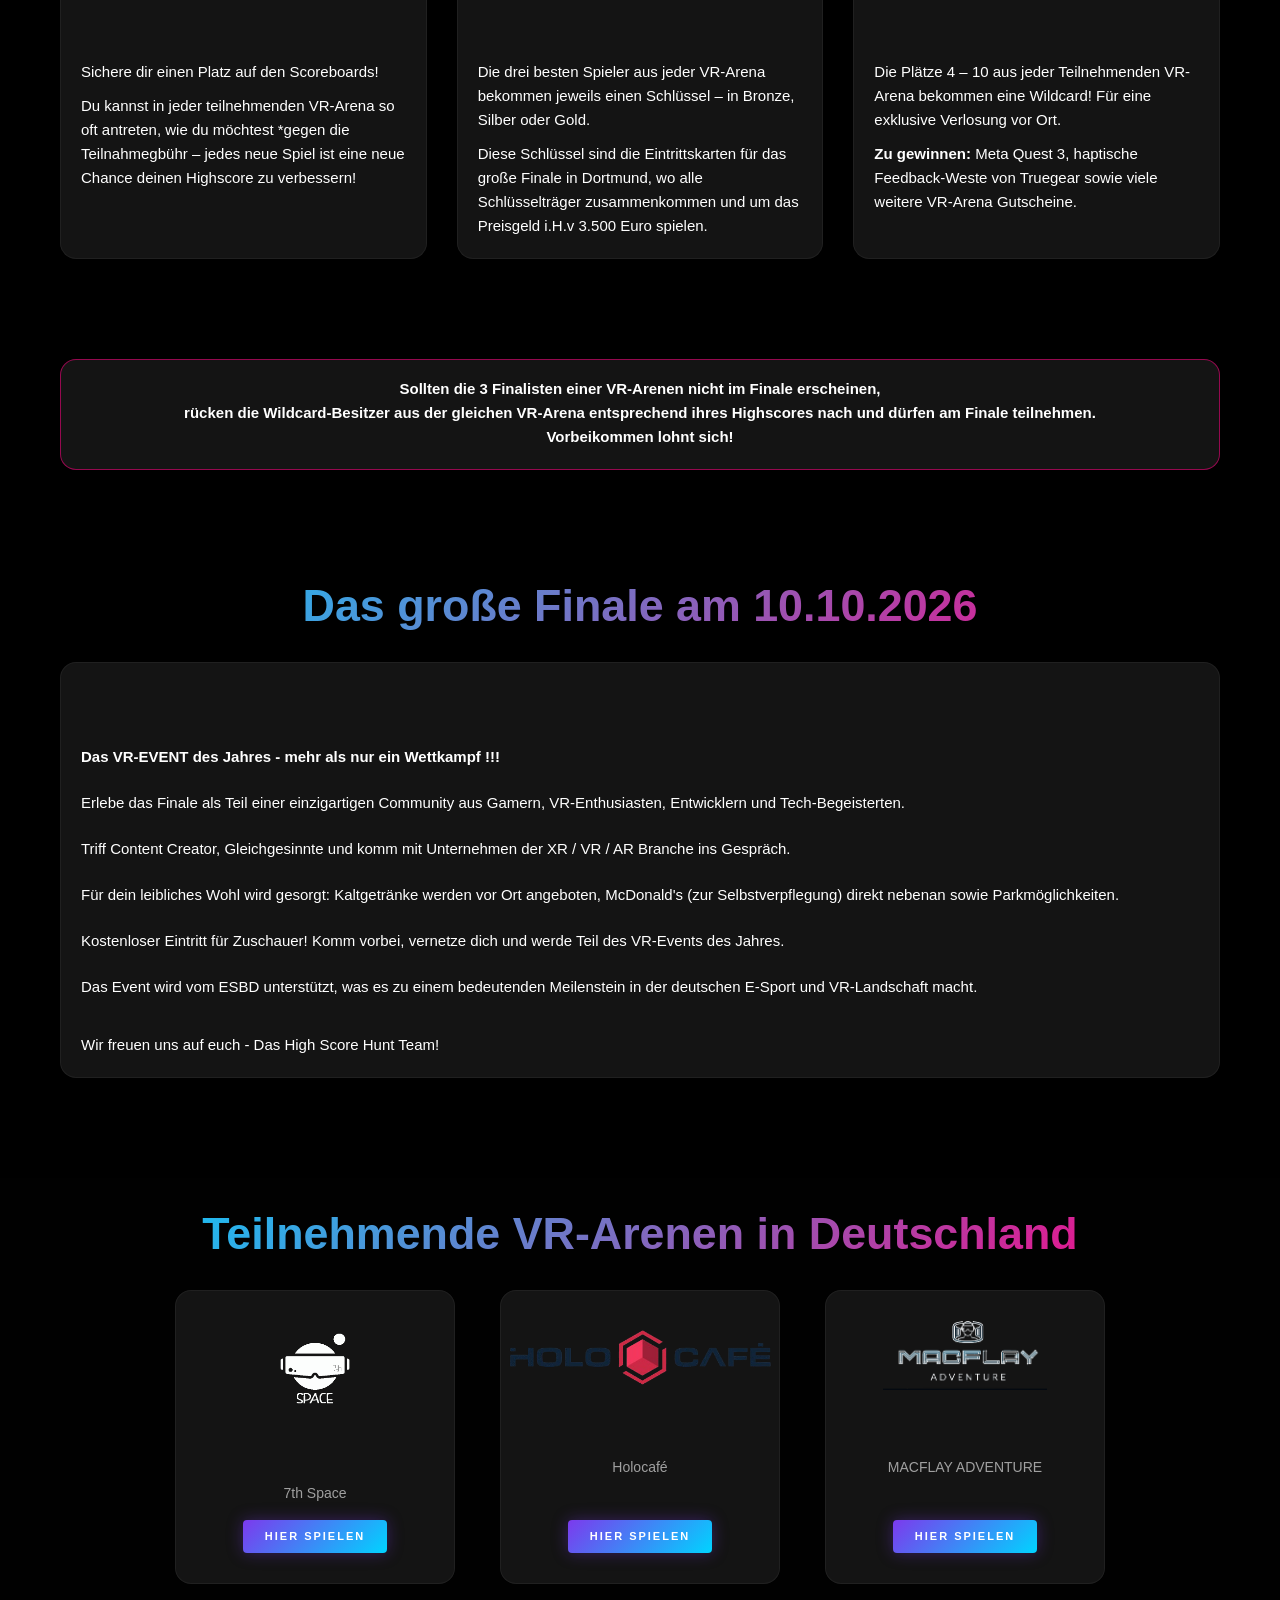
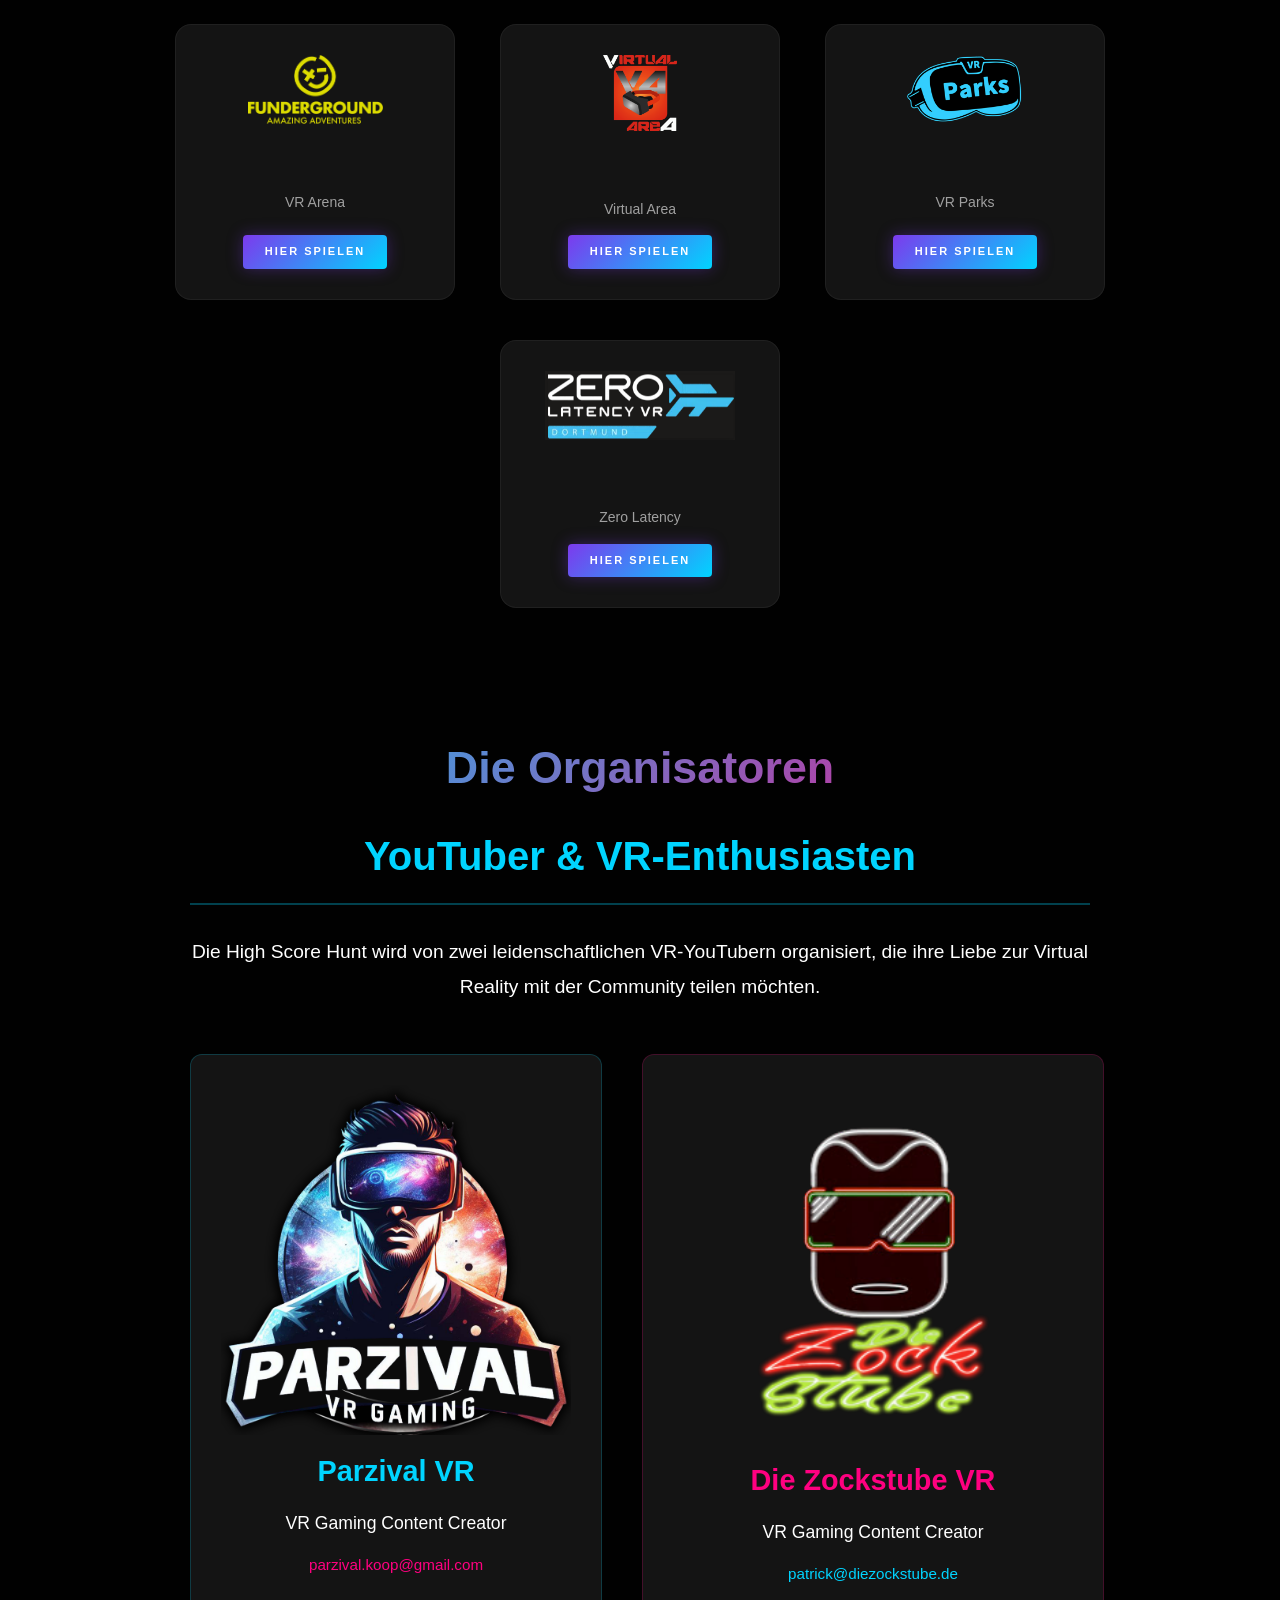
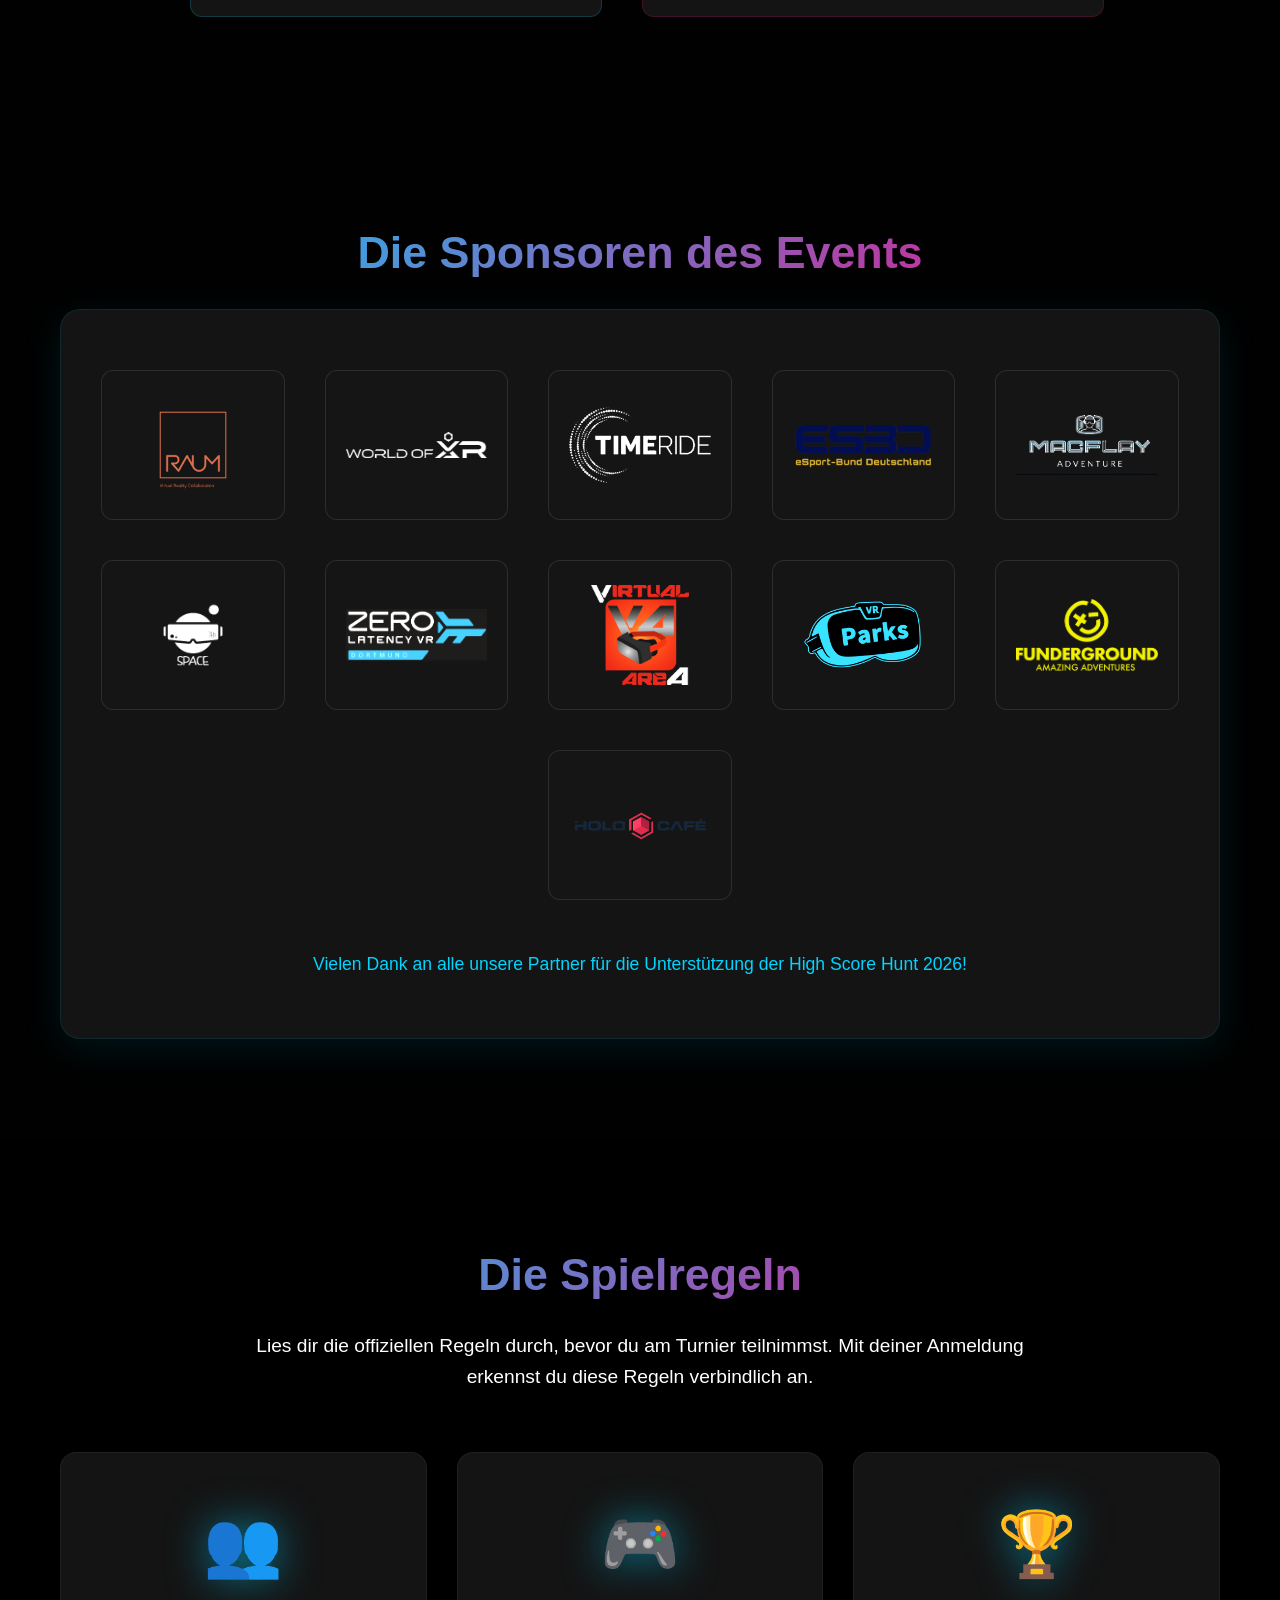
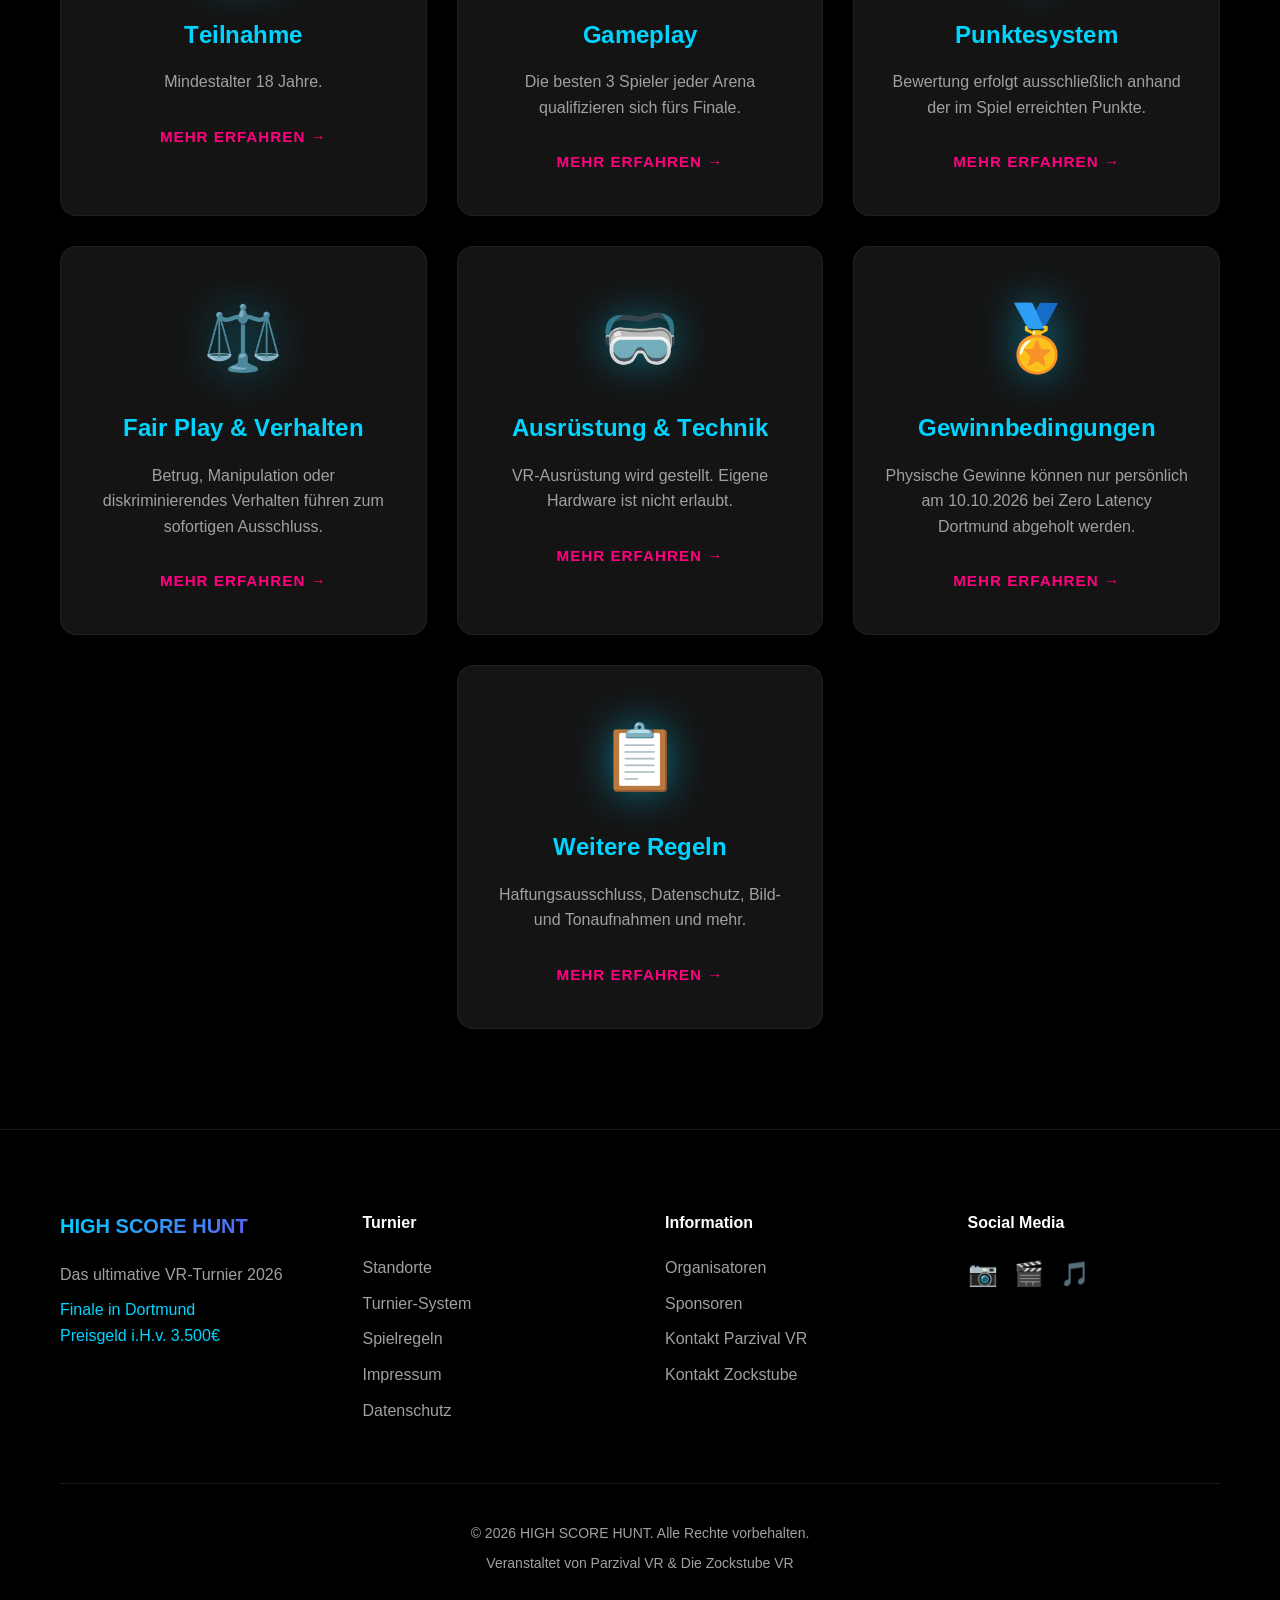
==== commit 08323eae: "updated" ====
--- a/index.html
+++ b/index.html
@@ -226,7 +226,7 @@
                     <div class="location-icon"><img src="assets/HSH Logos/FG_yellow.png" alt="VR Arena" style="width: auto; height: 69px;"></div>
                     <h3 translate="no">Troisdorf</h3>
                     <p translate="no">VR Arena</p>
-                    <a href="https://www.funderground.de/virtual-reality-vex/" target="_blank" rel="noopener noreferrer" class="btn-arena-play">Hier spielen</a>
+                    <a href="https://funderground.events/highscore-hunt" target="_blank" rel="noopener noreferrer" class="btn-arena-play">Hier spielen</a>
                 </div>
 
                 <div class="attendee-card">
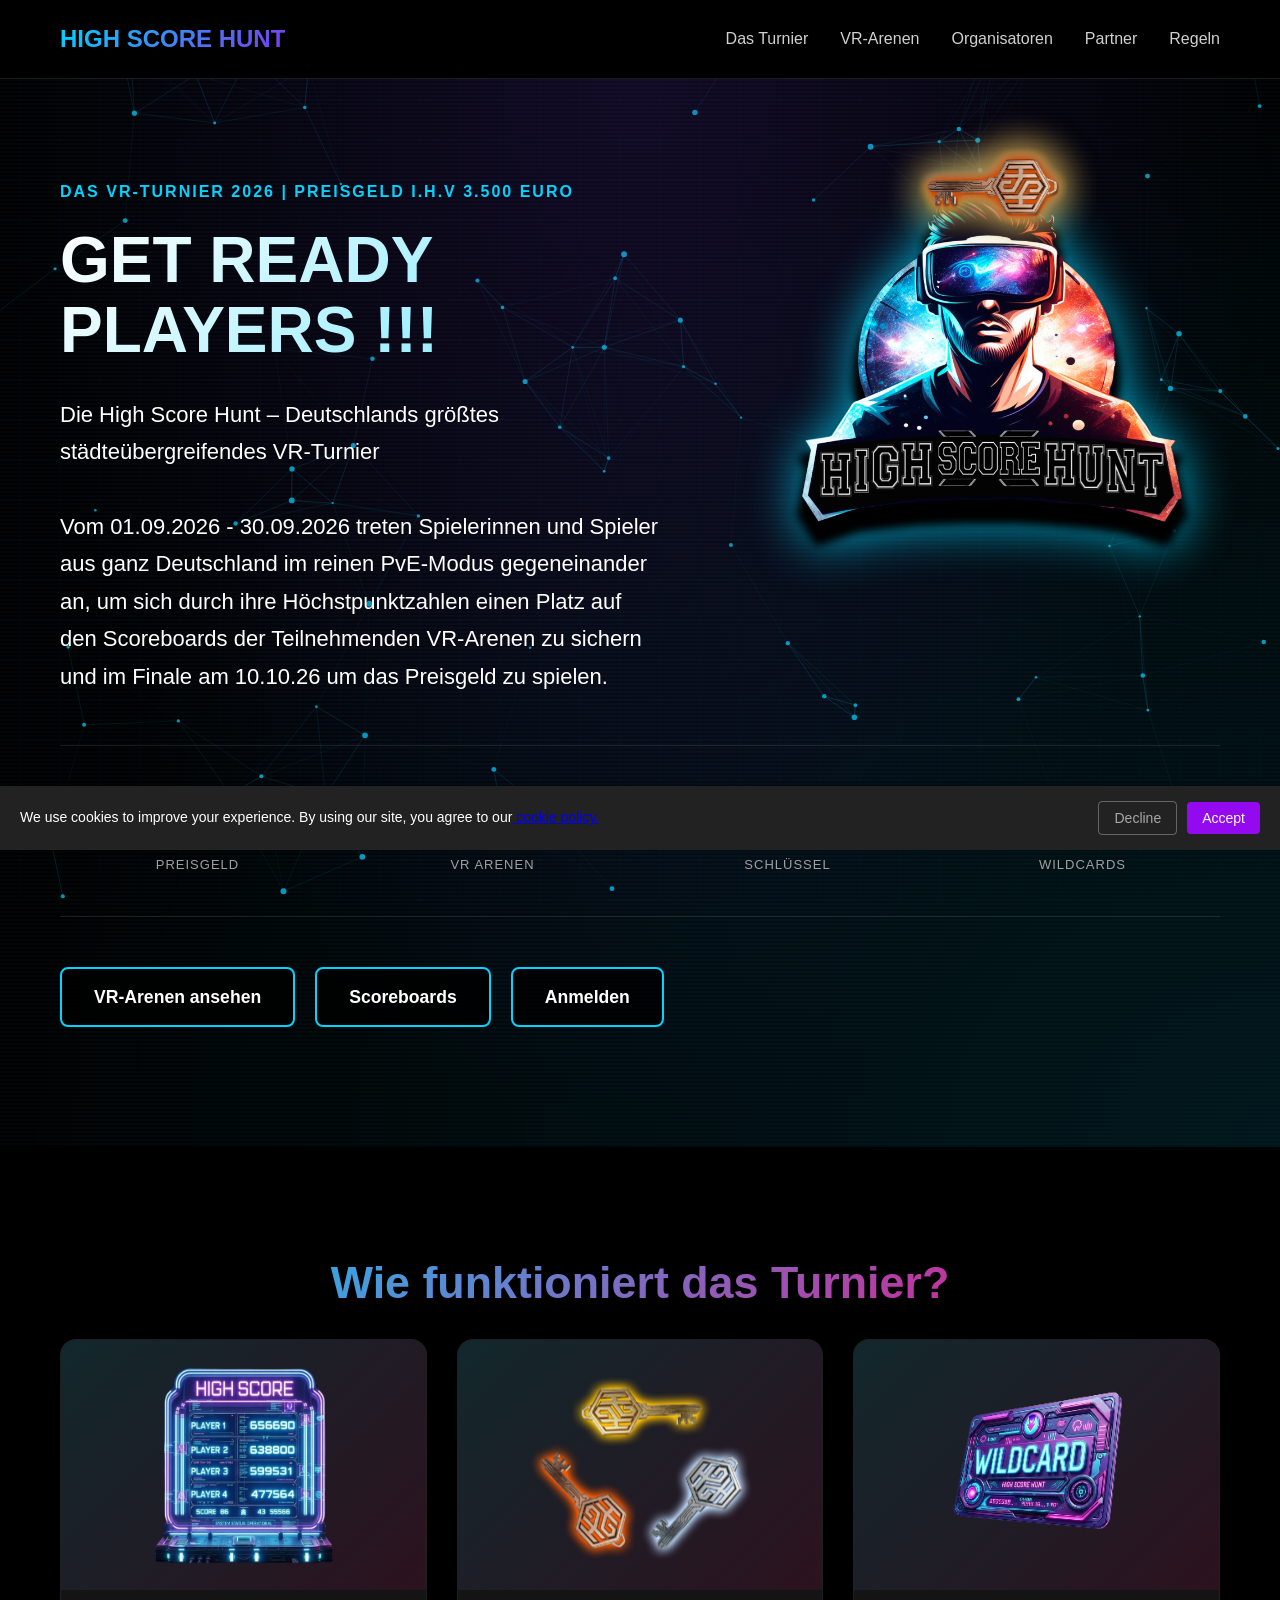
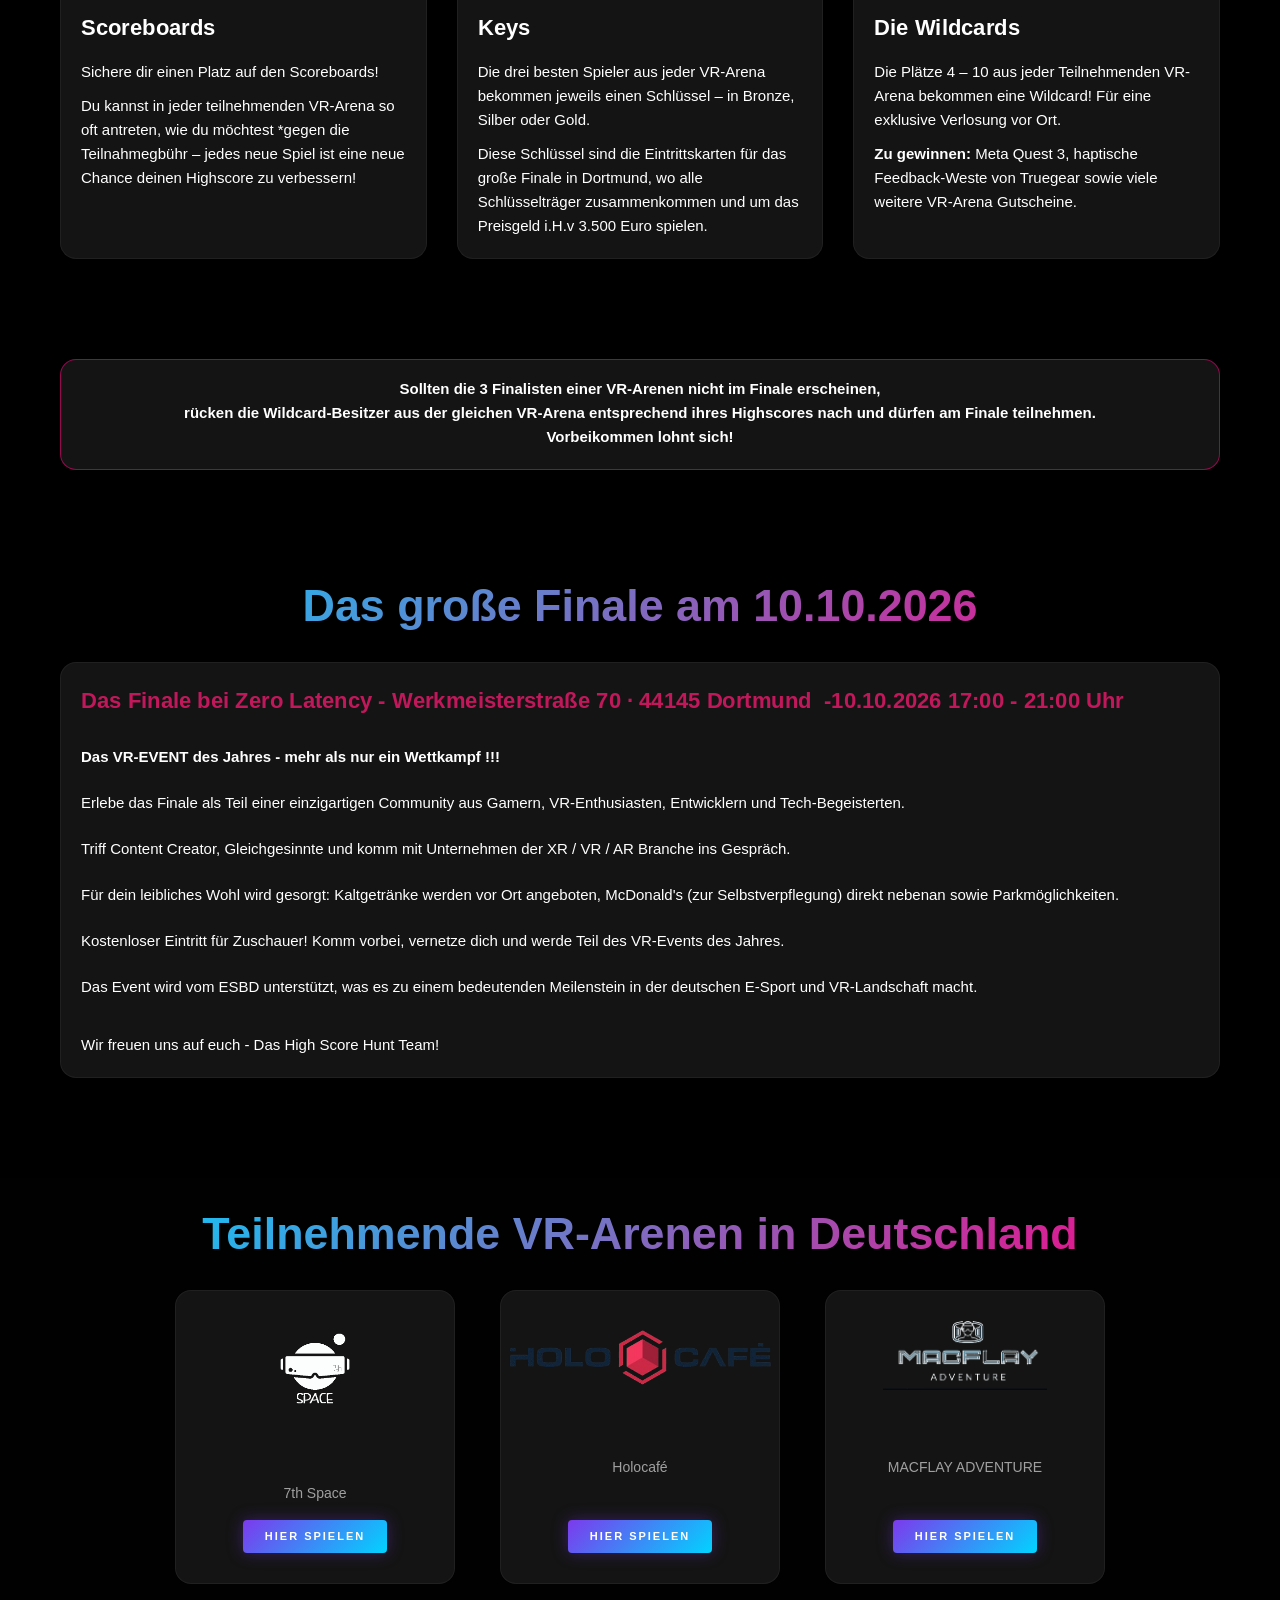
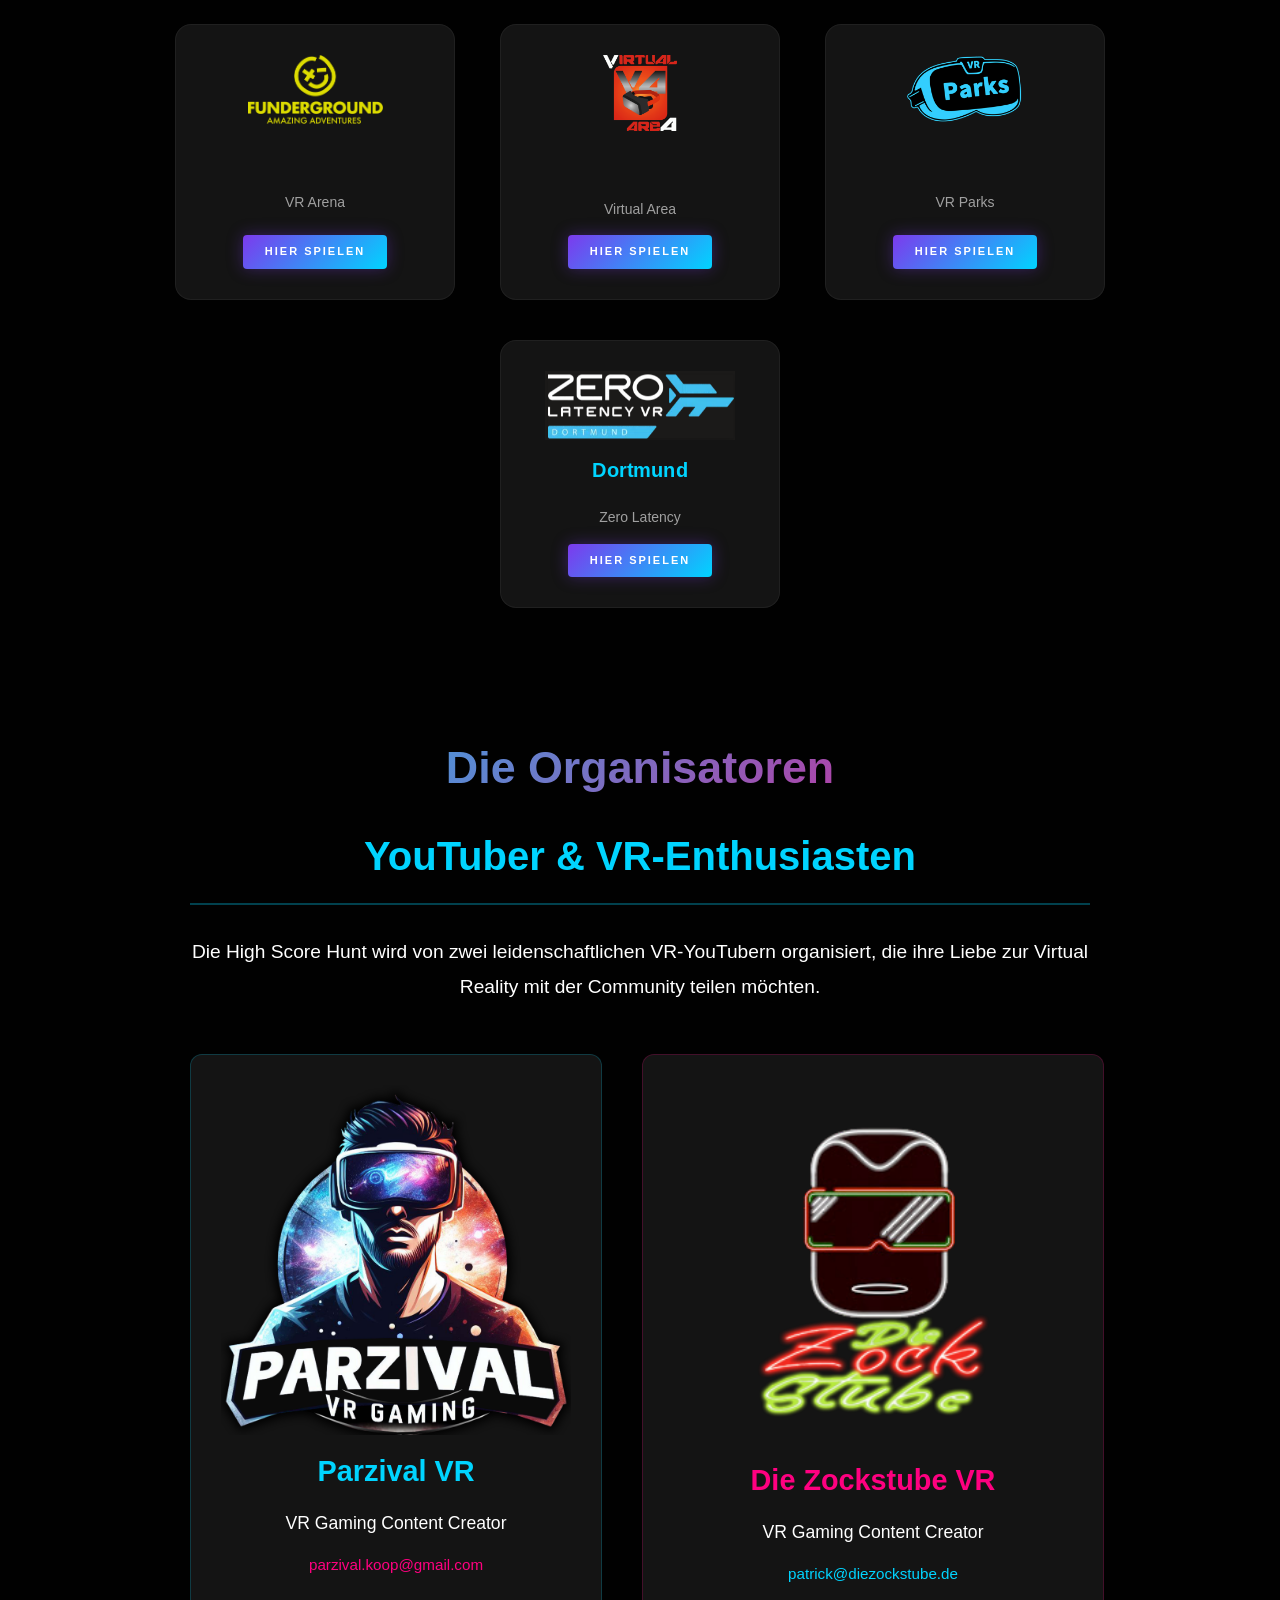
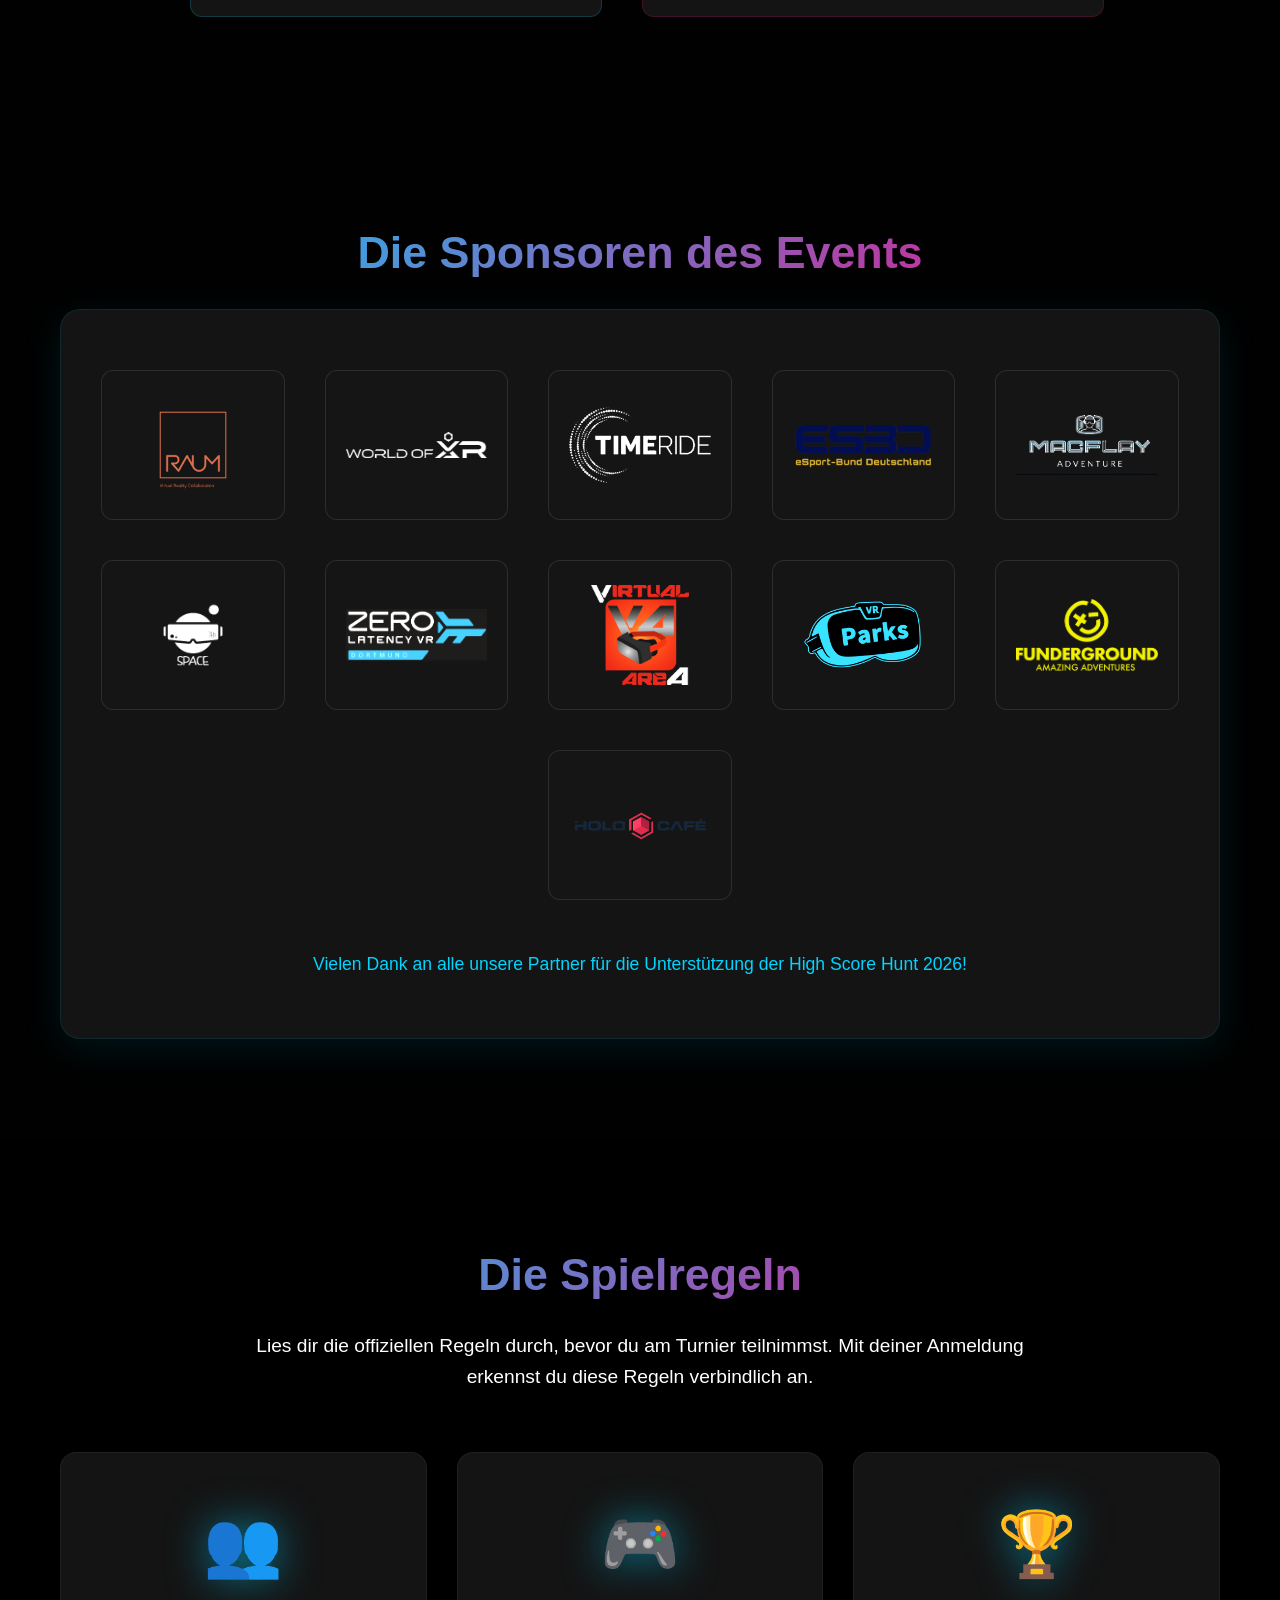
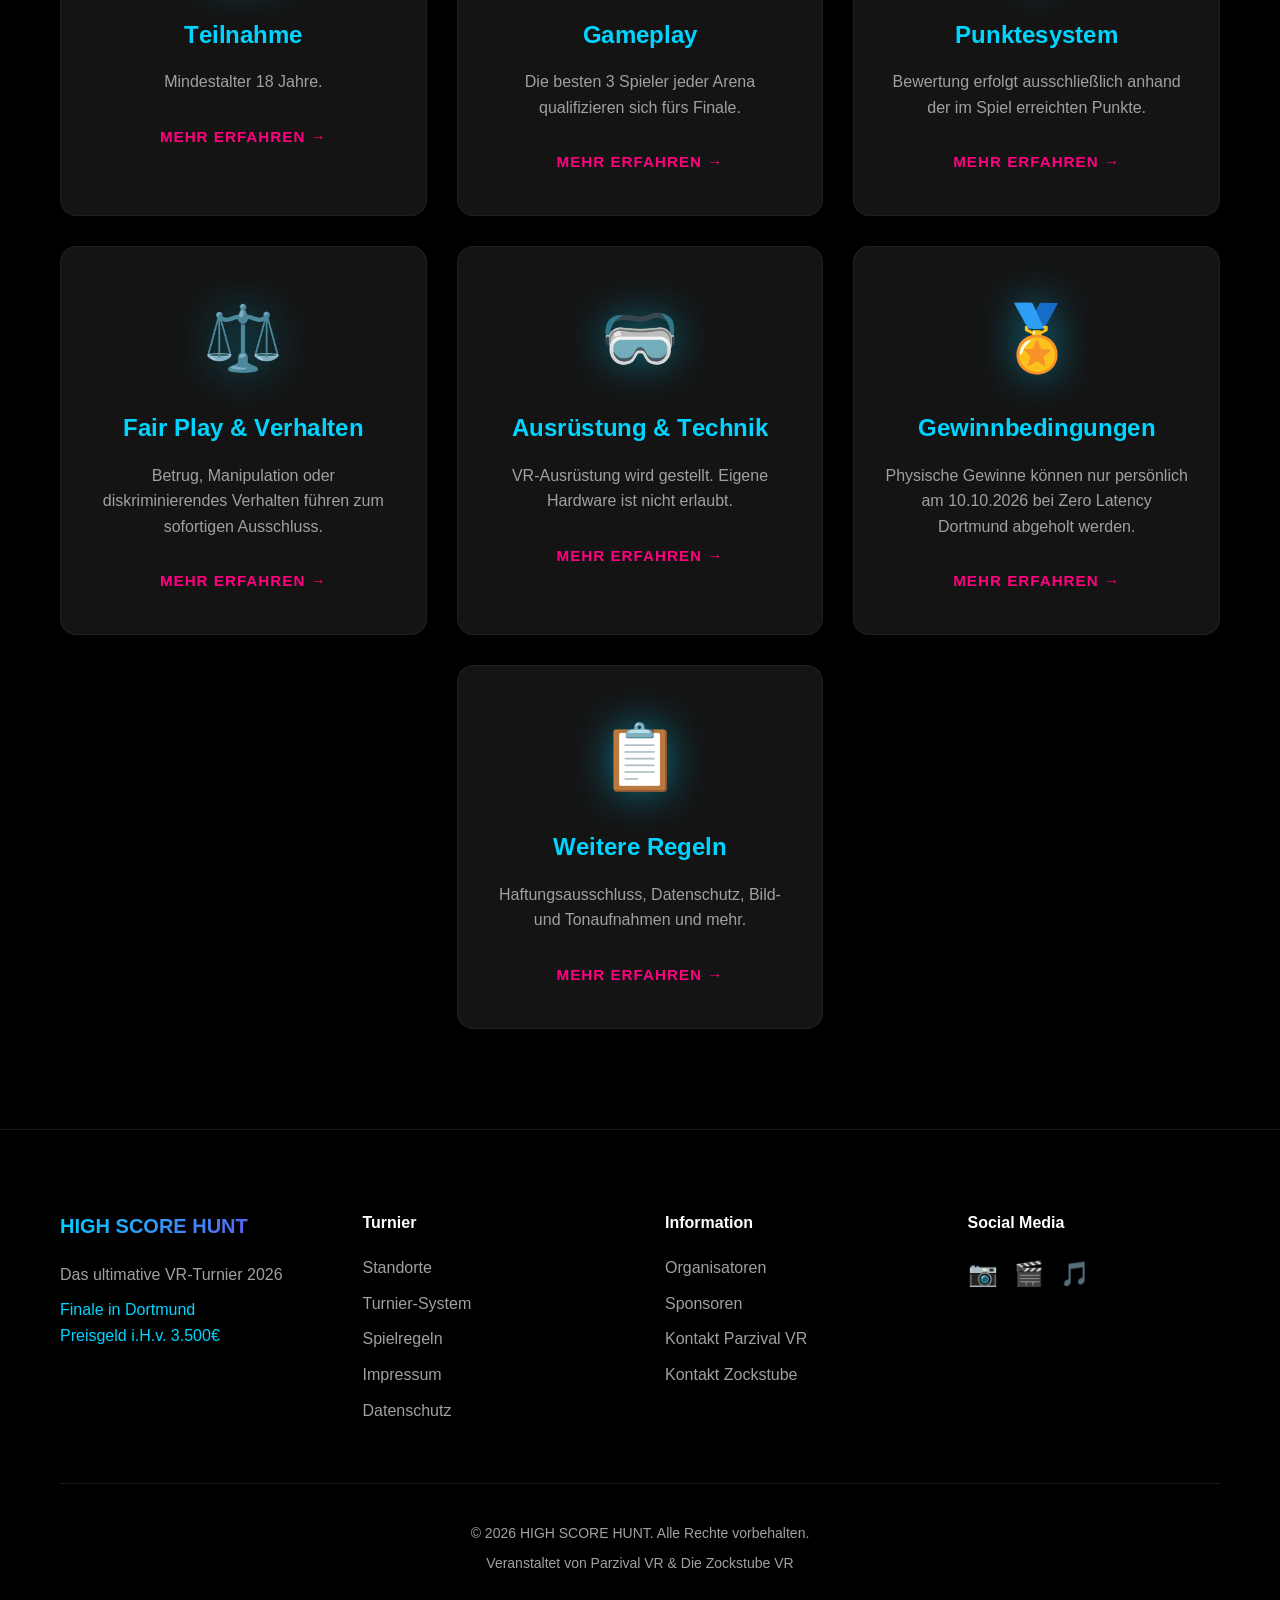
==== commit 9e4a5bd8: "Funderground Unna Booking-Link aktualisieren Co-Authored-By: Claude Sonnet 5 <noreply@anthropic.com>" ====
--- a/index.html
+++ b/index.html
@@ -240,7 +240,7 @@
                     <div class="location-icon"><img src="assets/HSH Logos/VR Parks Unna Logo.png" alt="VR Parks Unna" style="width: auto; height: 69px;"></div>
                     <h3 translate="no">Unna</h3>
                     <p translate="no">VR Parks</p>
-                    <a href="https://app.archie-booking.com/funderground#ux1wml6" target="_blank" rel="noopener noreferrer" class="btn-arena-play">Hier spielen</a>
+                    <a href="https://unna.funderground.de/highscorehunt" target="_blank" rel="noopener noreferrer" class="btn-arena-play">Hier spielen</a>
                 </div>
 
                 <div class="attendee-card" style="grid-column: 2;">
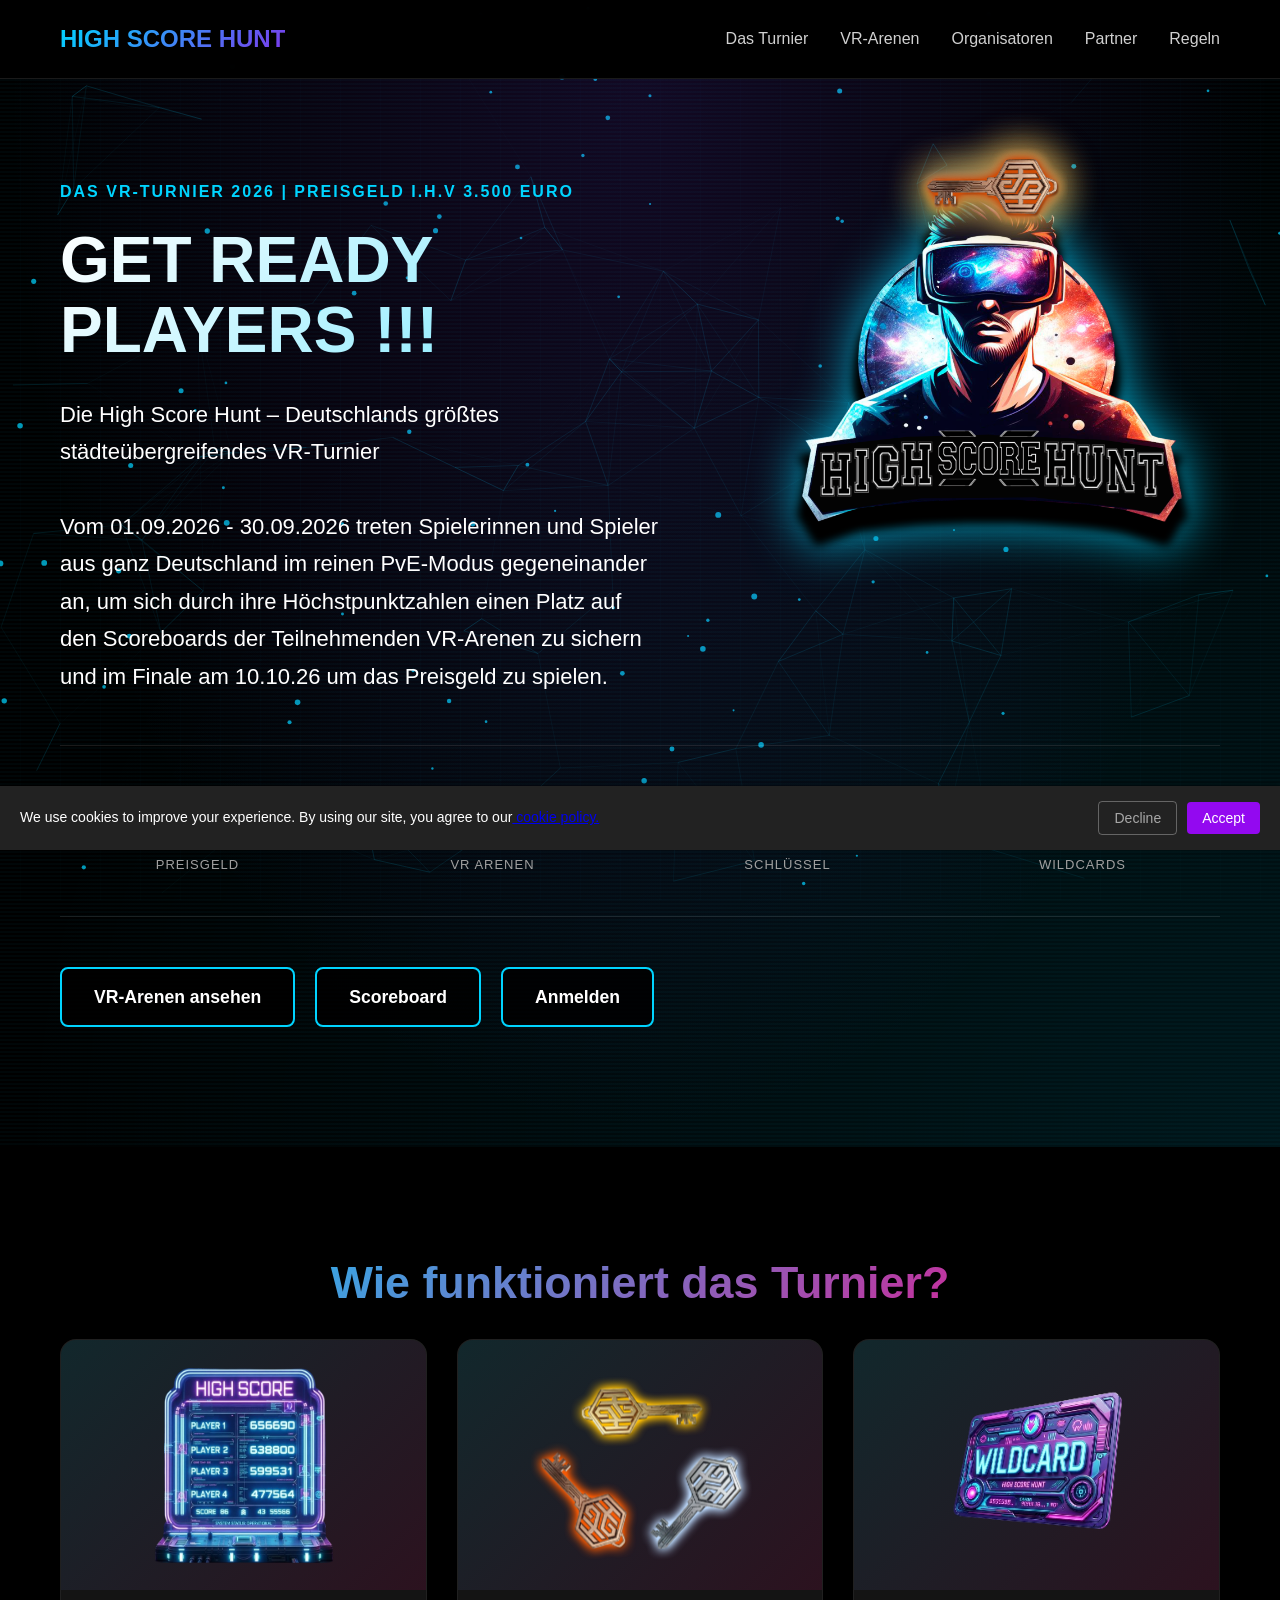
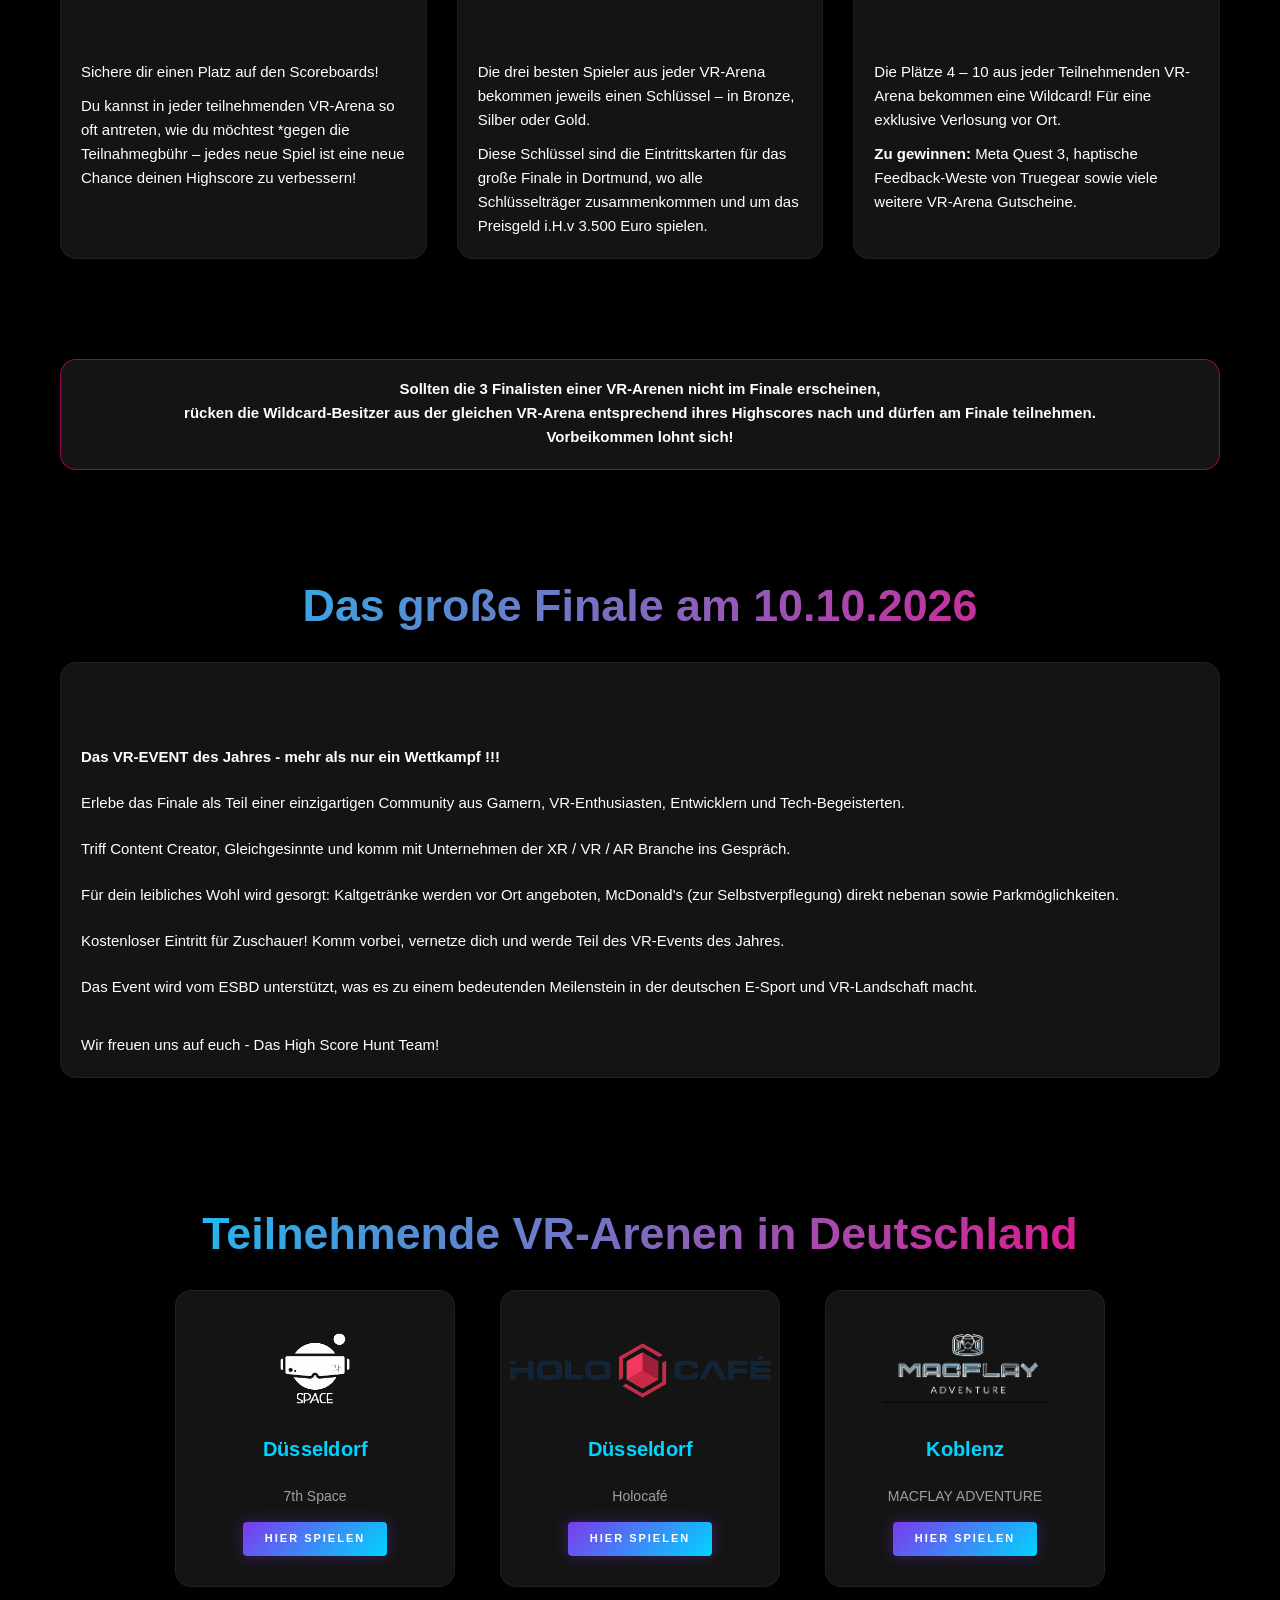
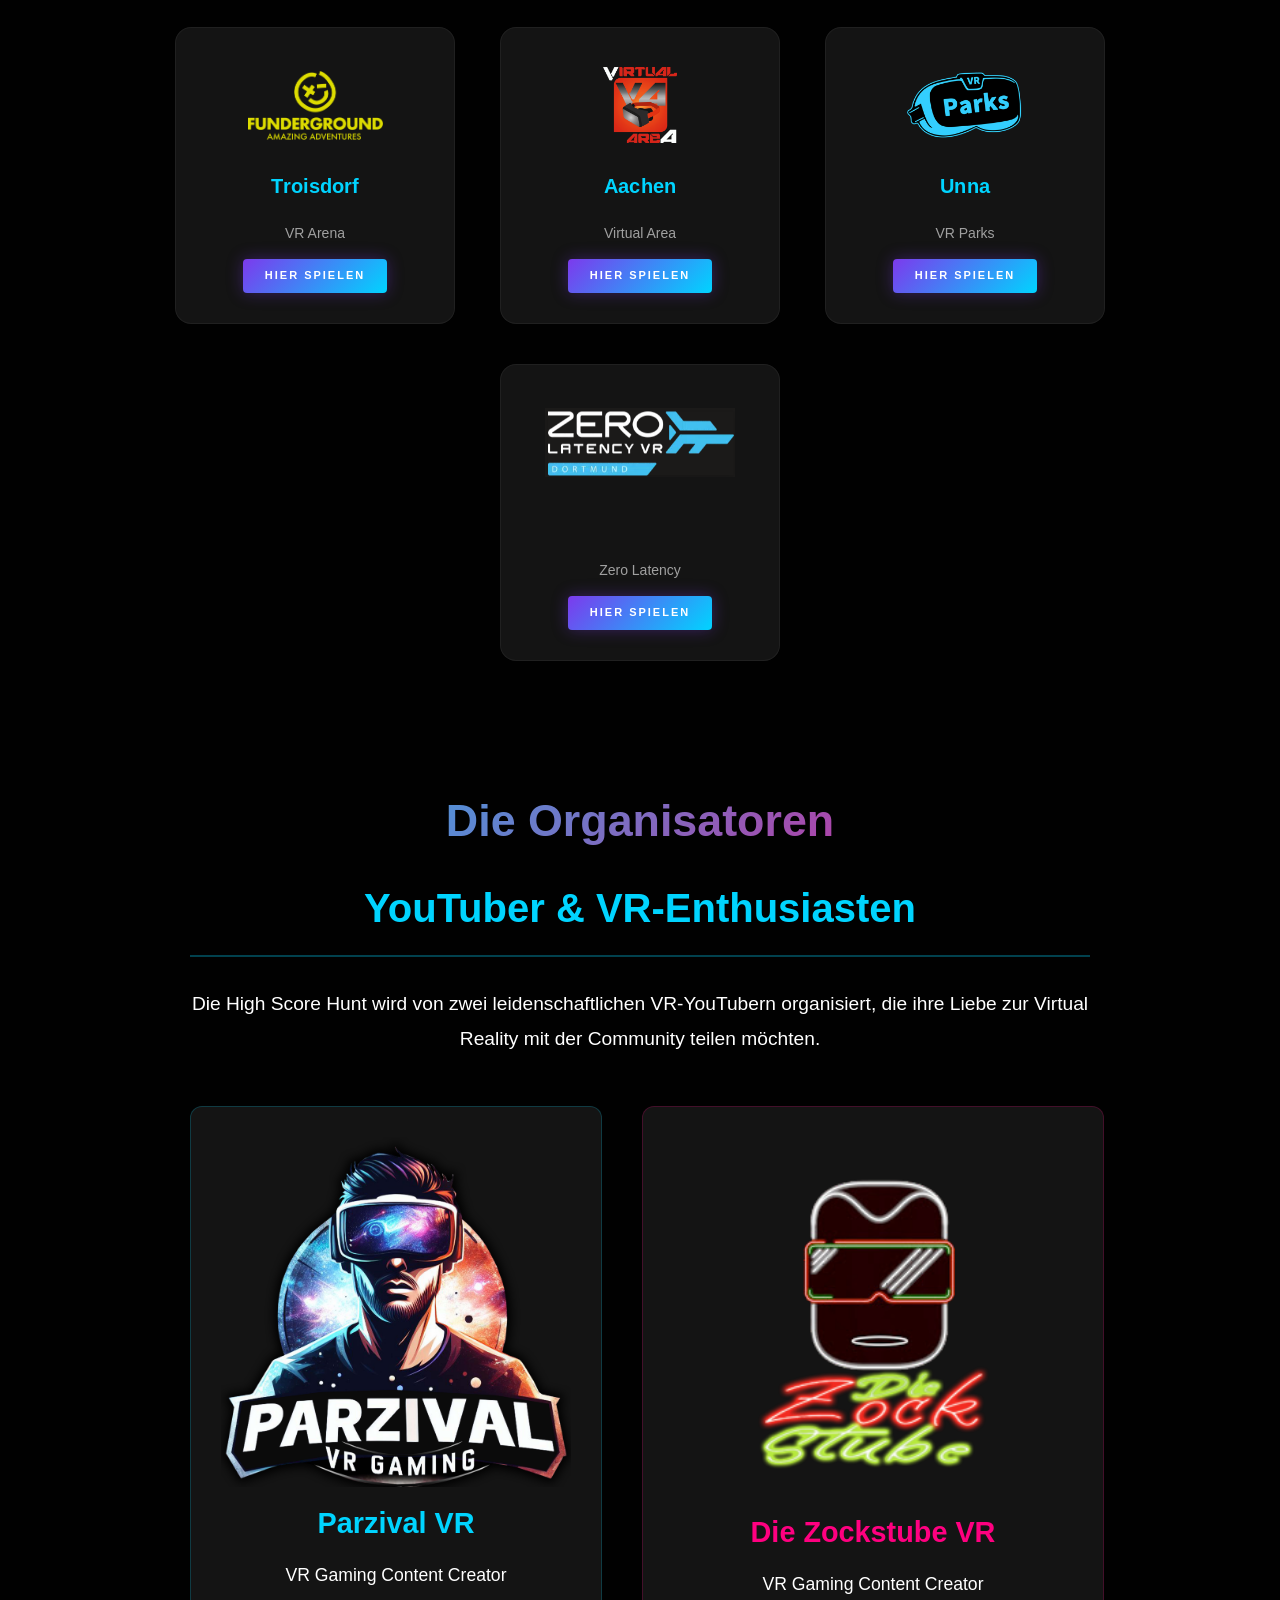
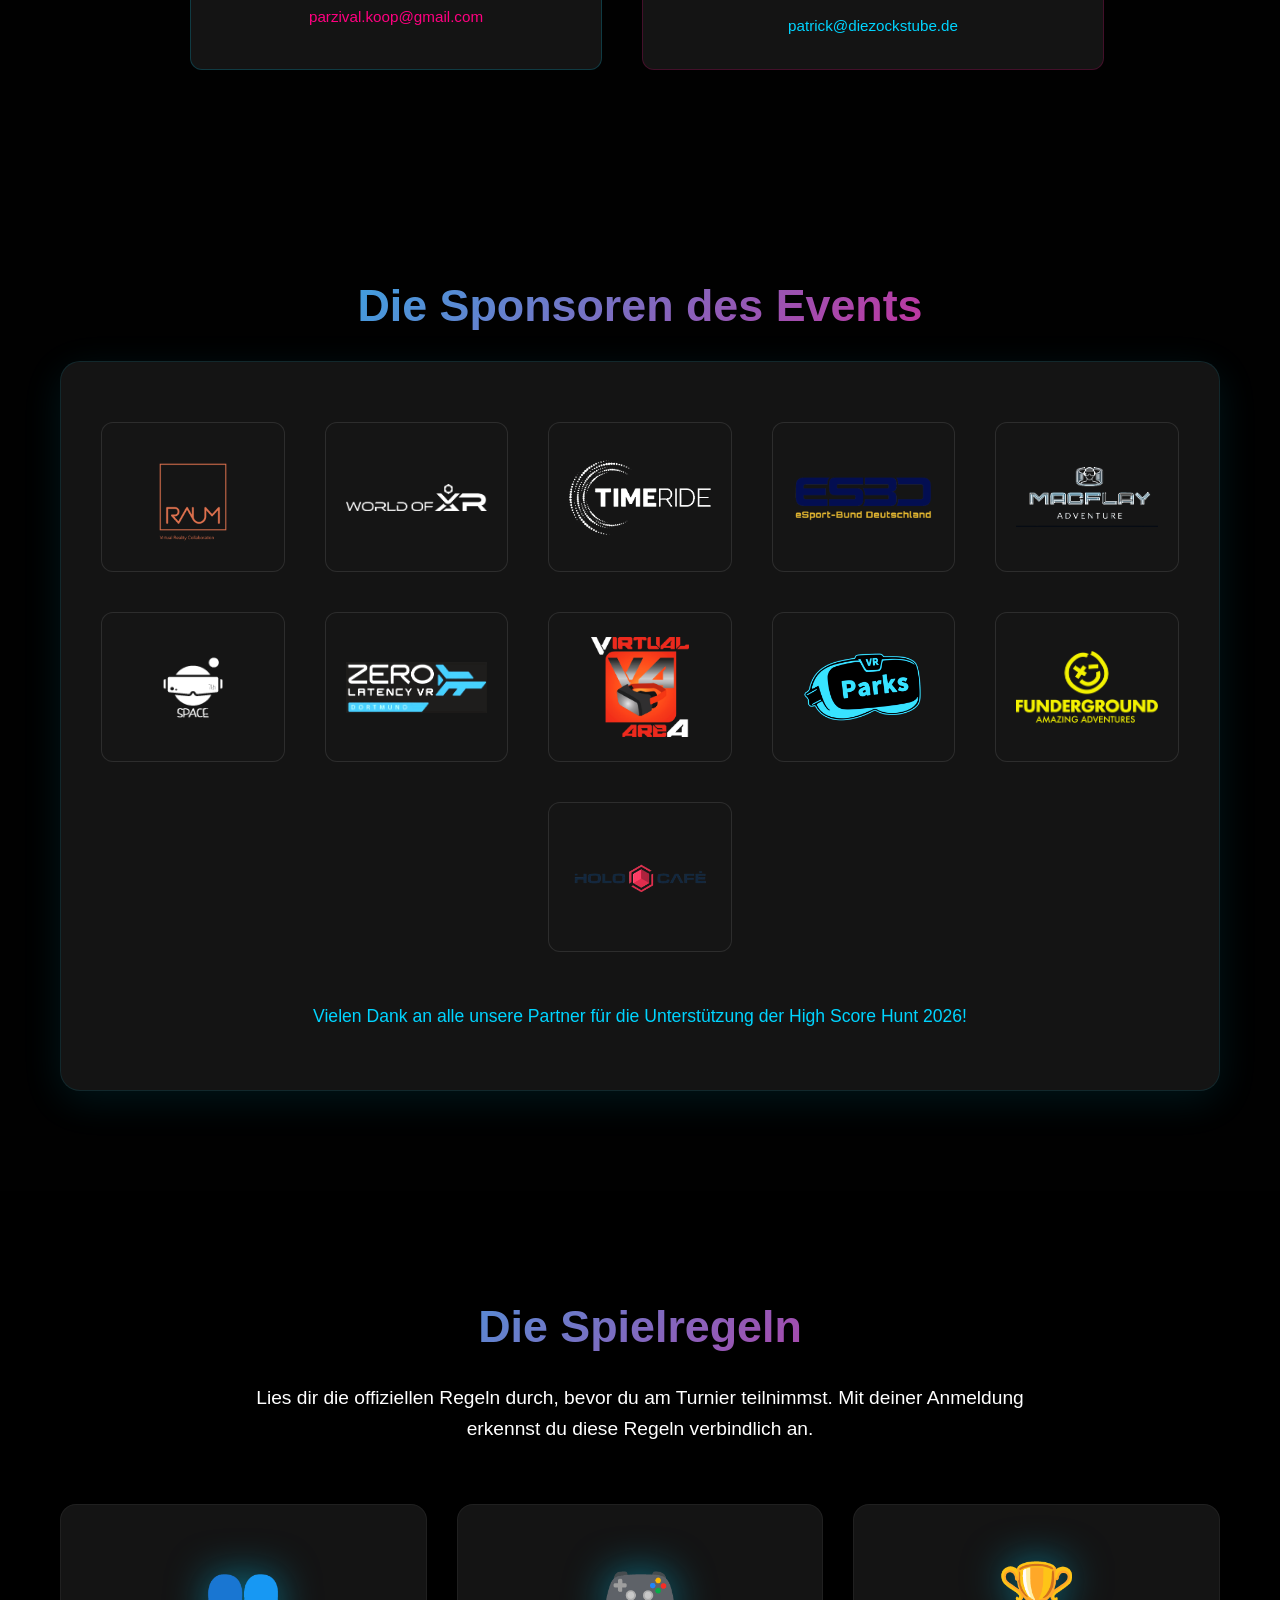
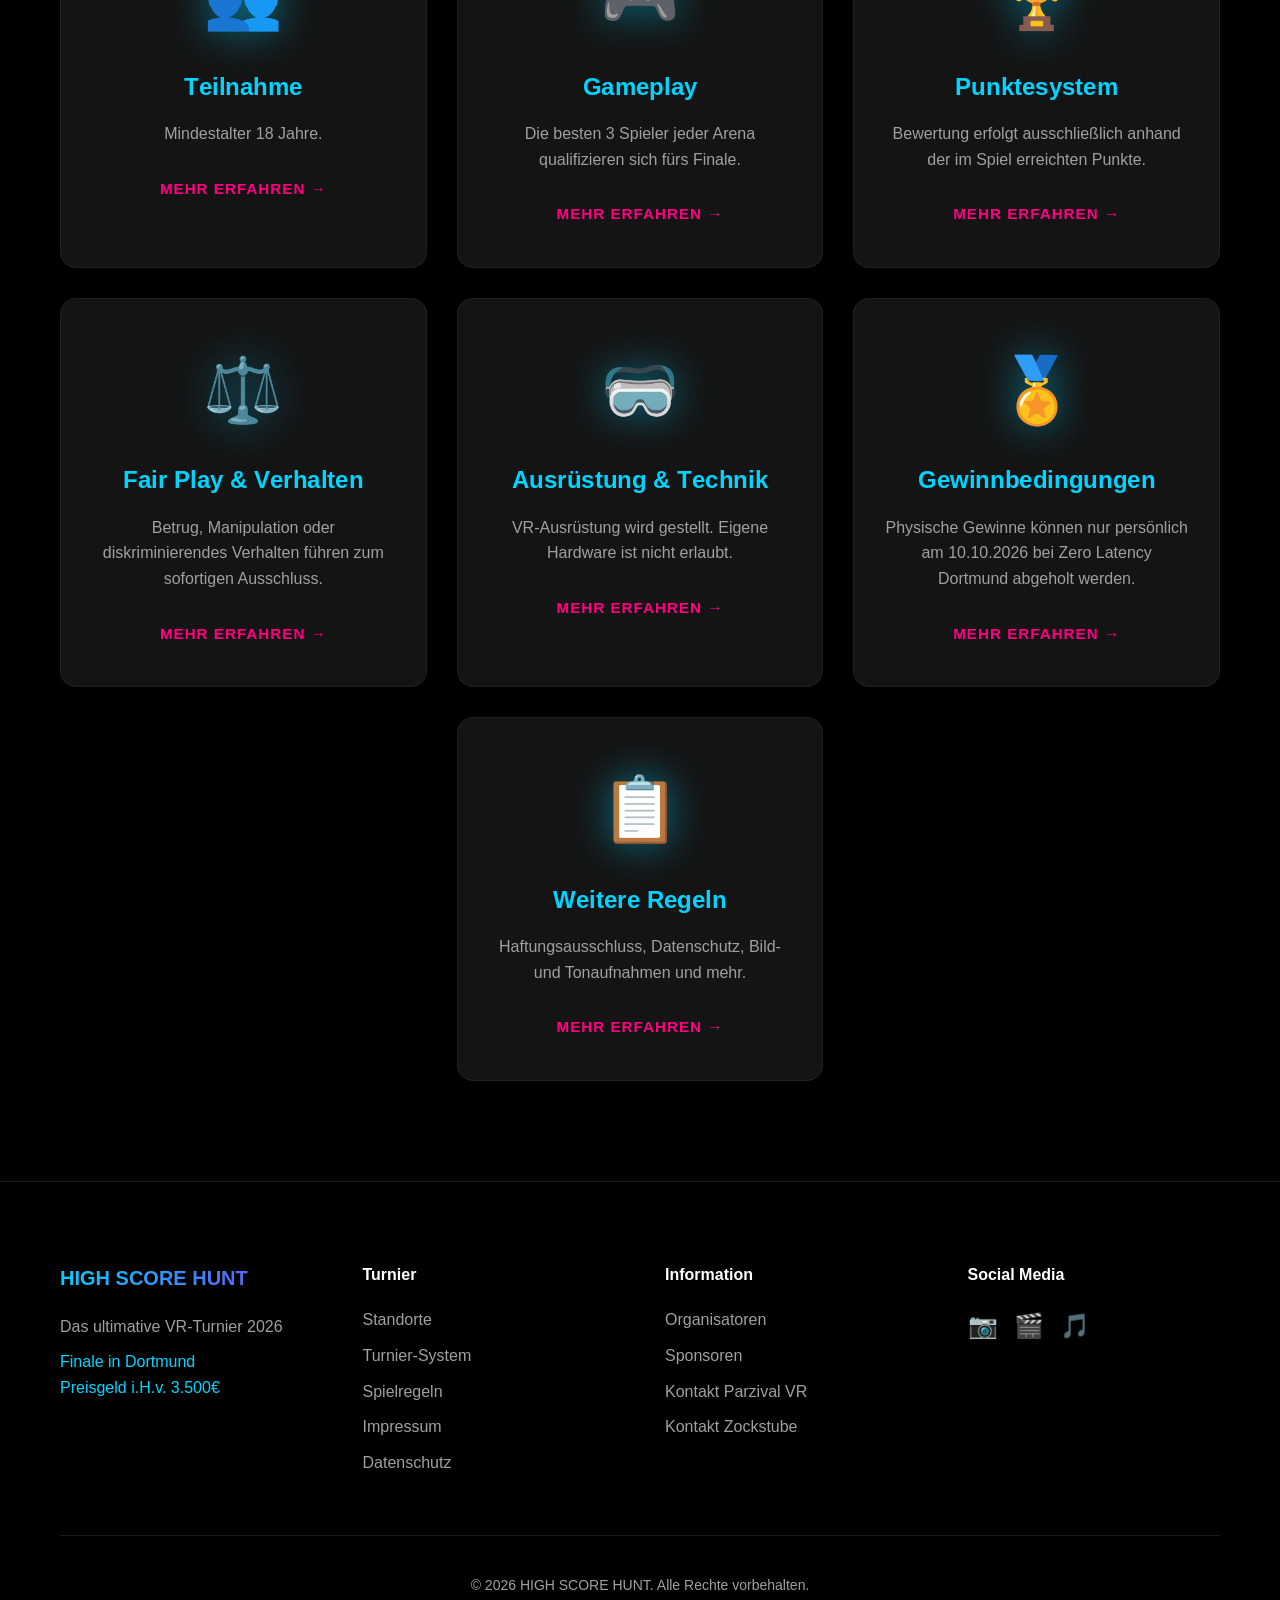
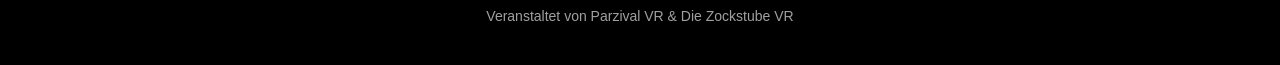
==== commit 81af6444: "updated" ====
--- a/index.html
+++ b/index.html
@@ -124,7 +124,7 @@
                 </div>
                 <div class="hero-cta">
                     <a href="#locations" class="btn-secondary">VR-Arenen ansehen</a>
-                    <a href="scoreboard.html" class="btn-secondary">Scoreboards</a>
+                    <a href="scoreboard.html" class="btn-secondary">Scoreboard</a>
                     <a href="anmelden.html" class="btn-secondary">Anmelden</a>
                 </div>
             </div>
--- a/assets/css/styles.css
+++ b/assets/css/styles.css
@@ -583,6 +583,14 @@
     box-shadow: 0 15px 50px rgba(0, 212, 255, 0.3);
 }
 
+.location-icon {
+    height: 95px;
+    display: flex;
+    align-items: center;
+    justify-content: center;
+    margin-bottom: 10px;
+}
+
 .arena-logo {
     width: 120px;
     height: 120px;
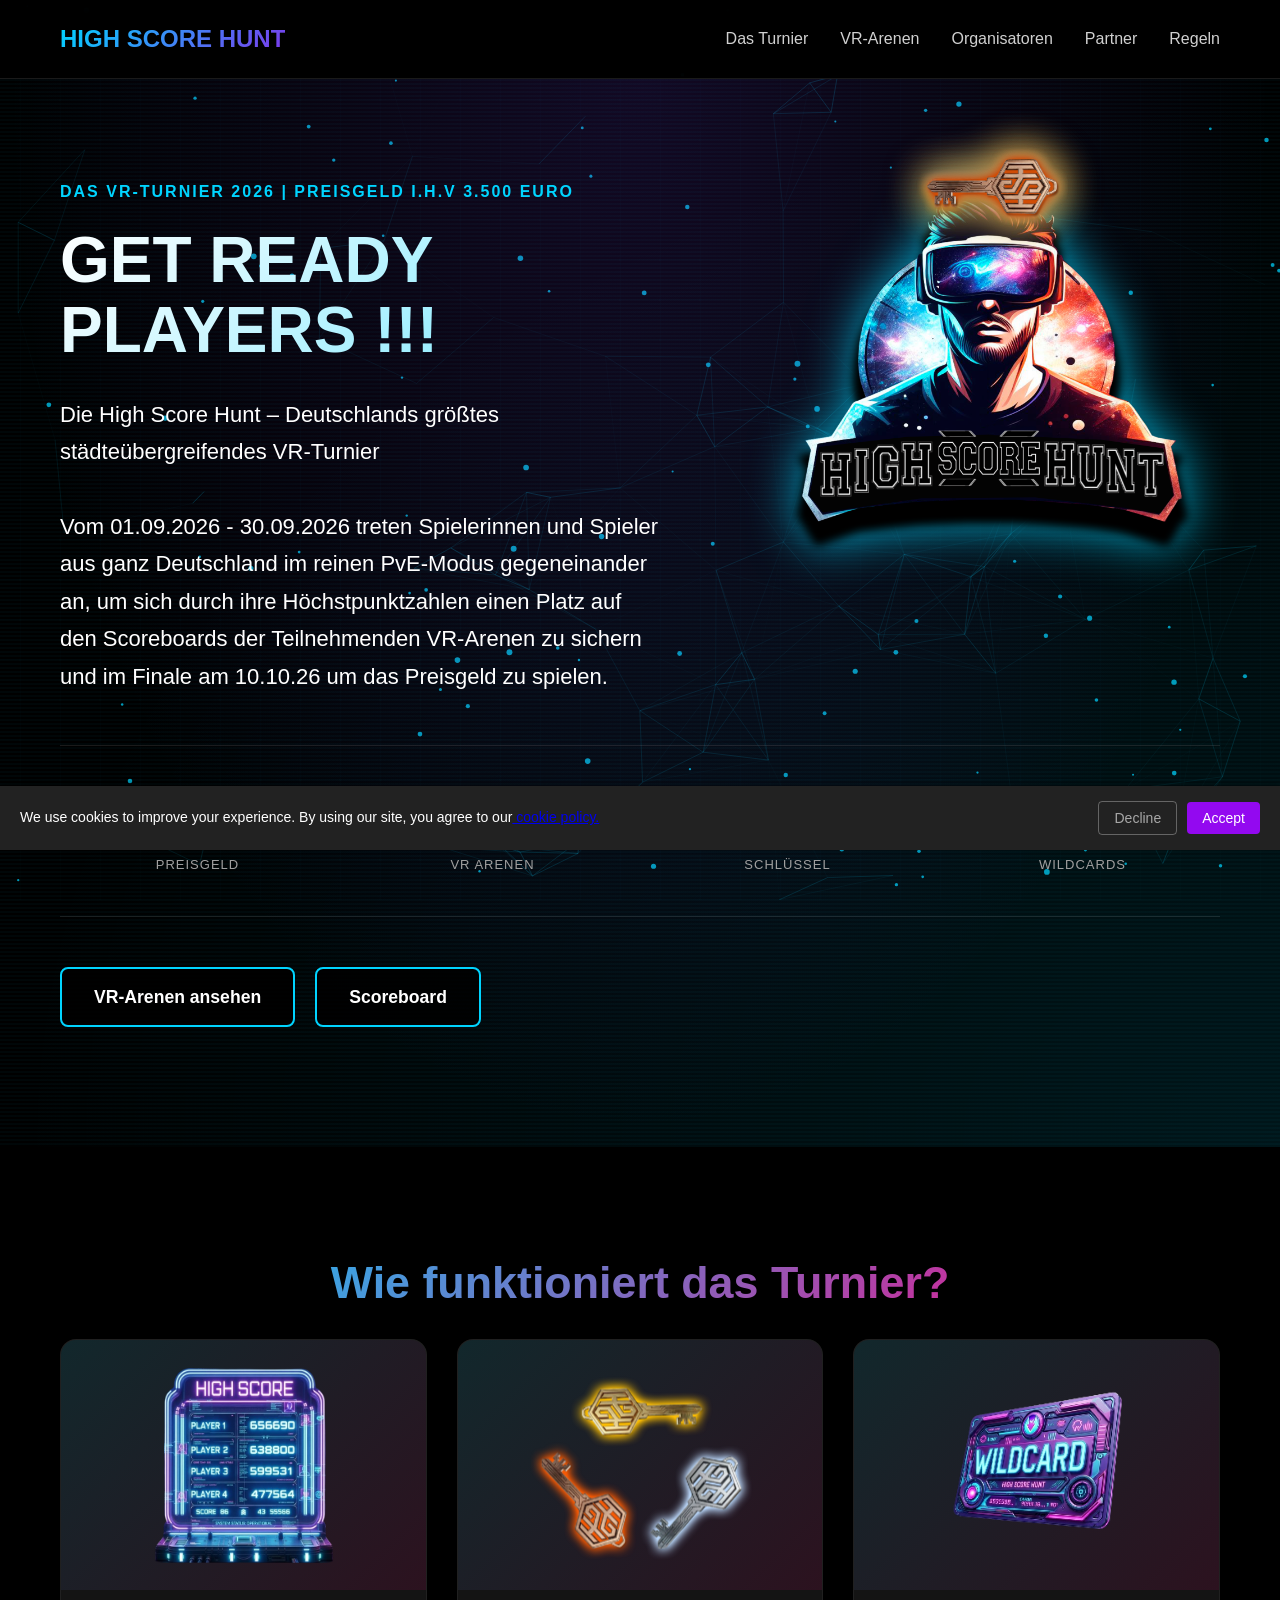
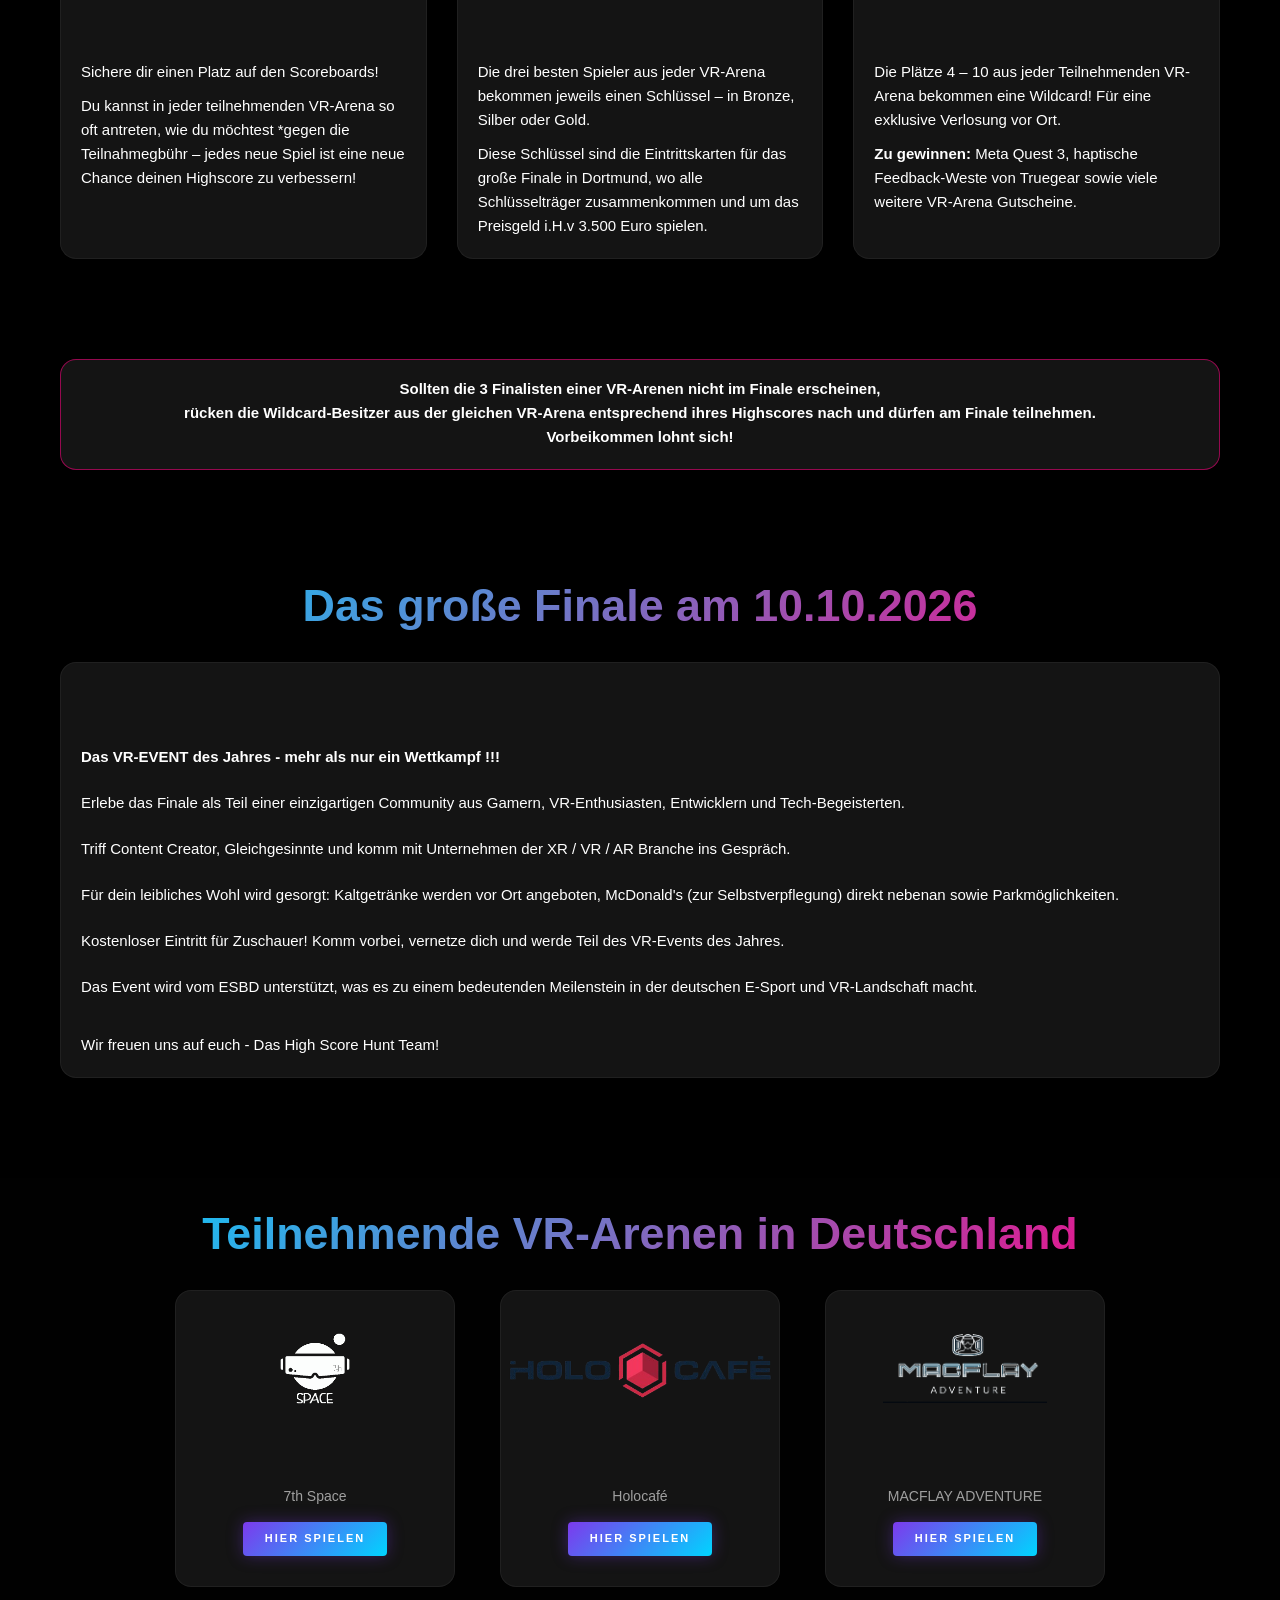
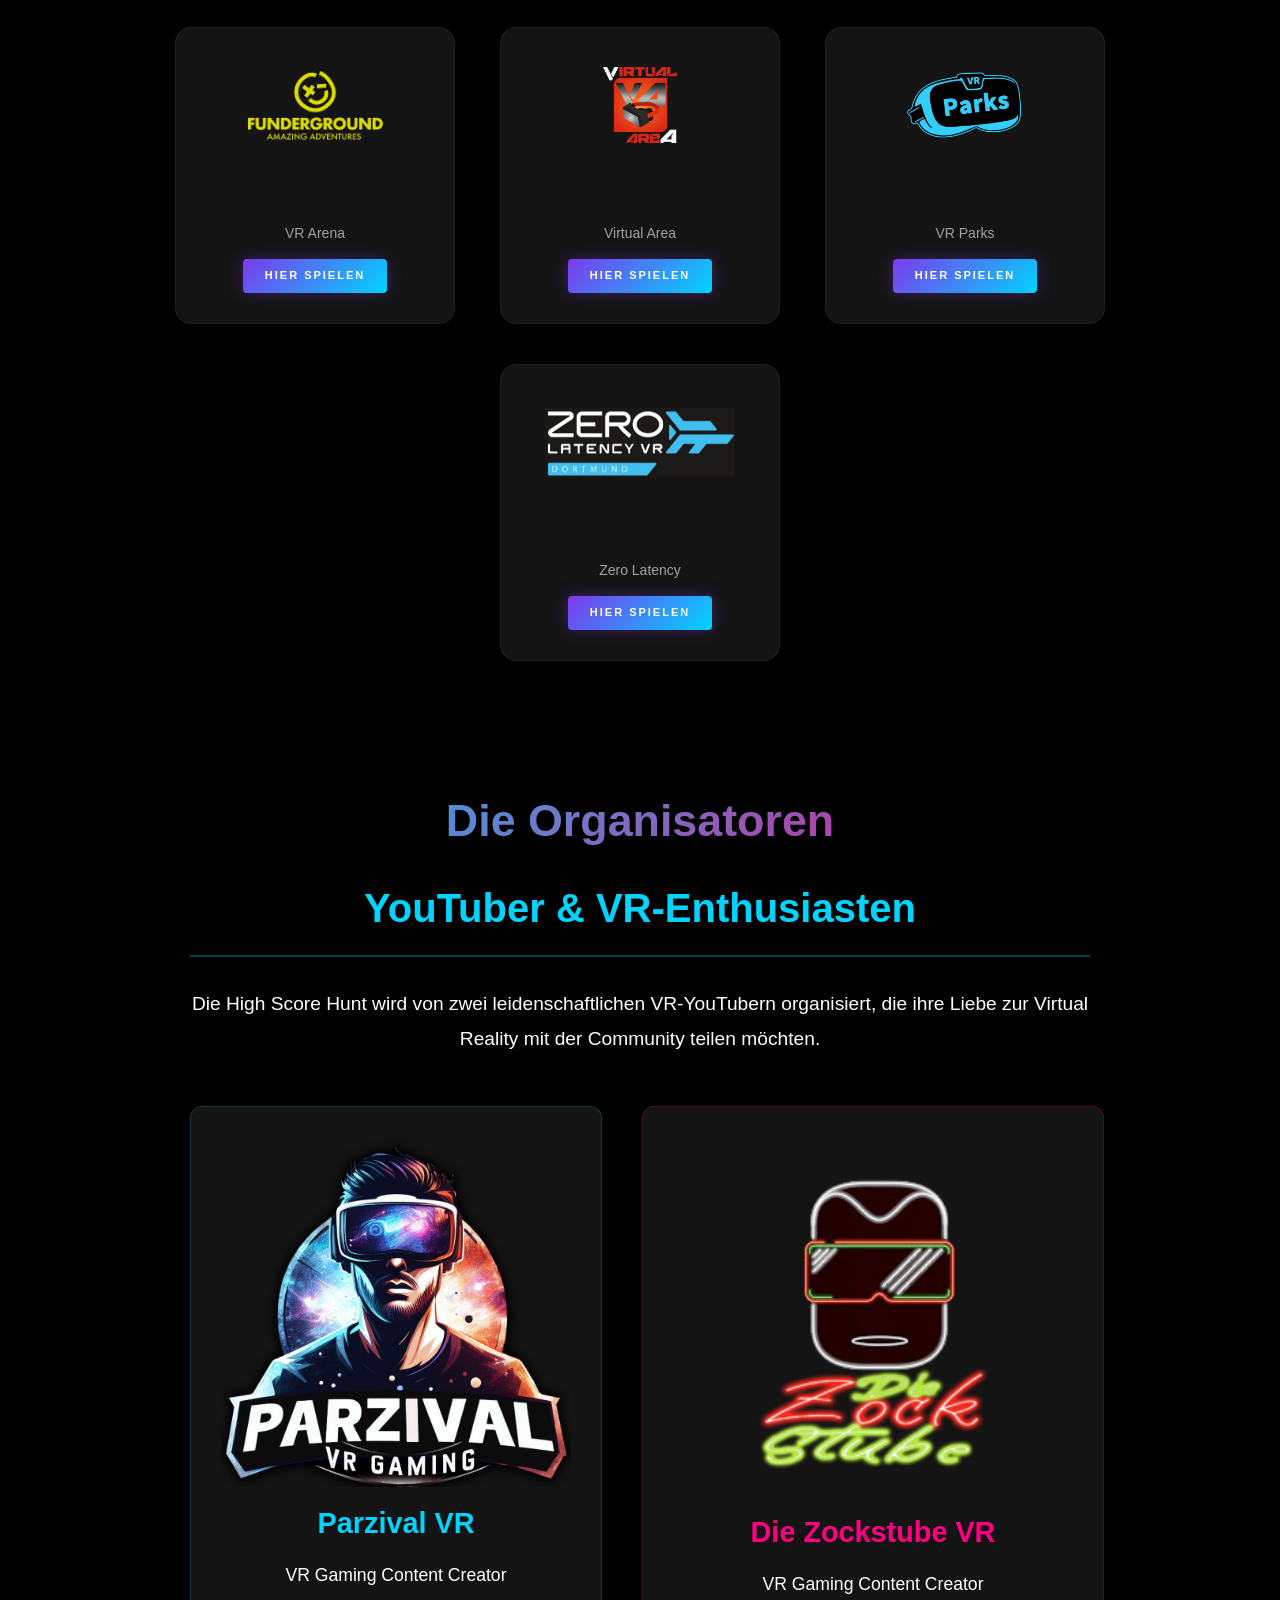
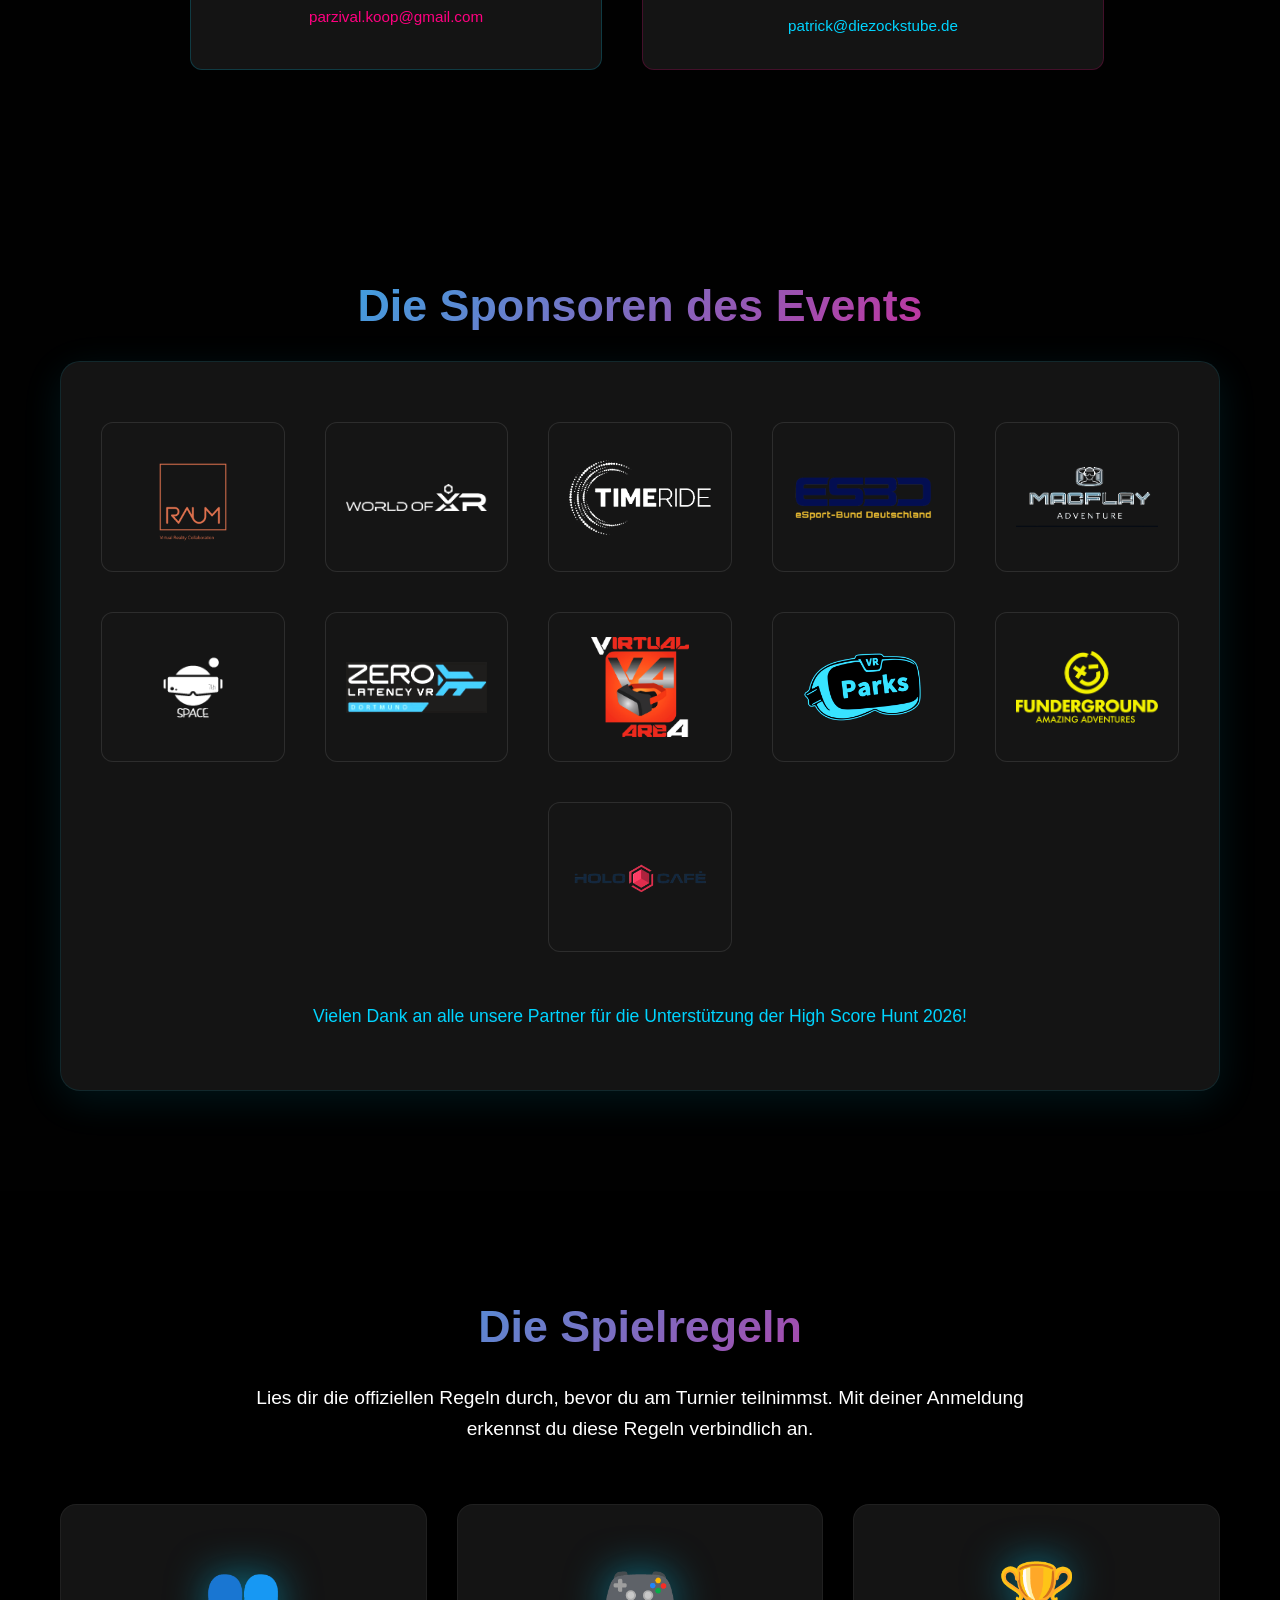
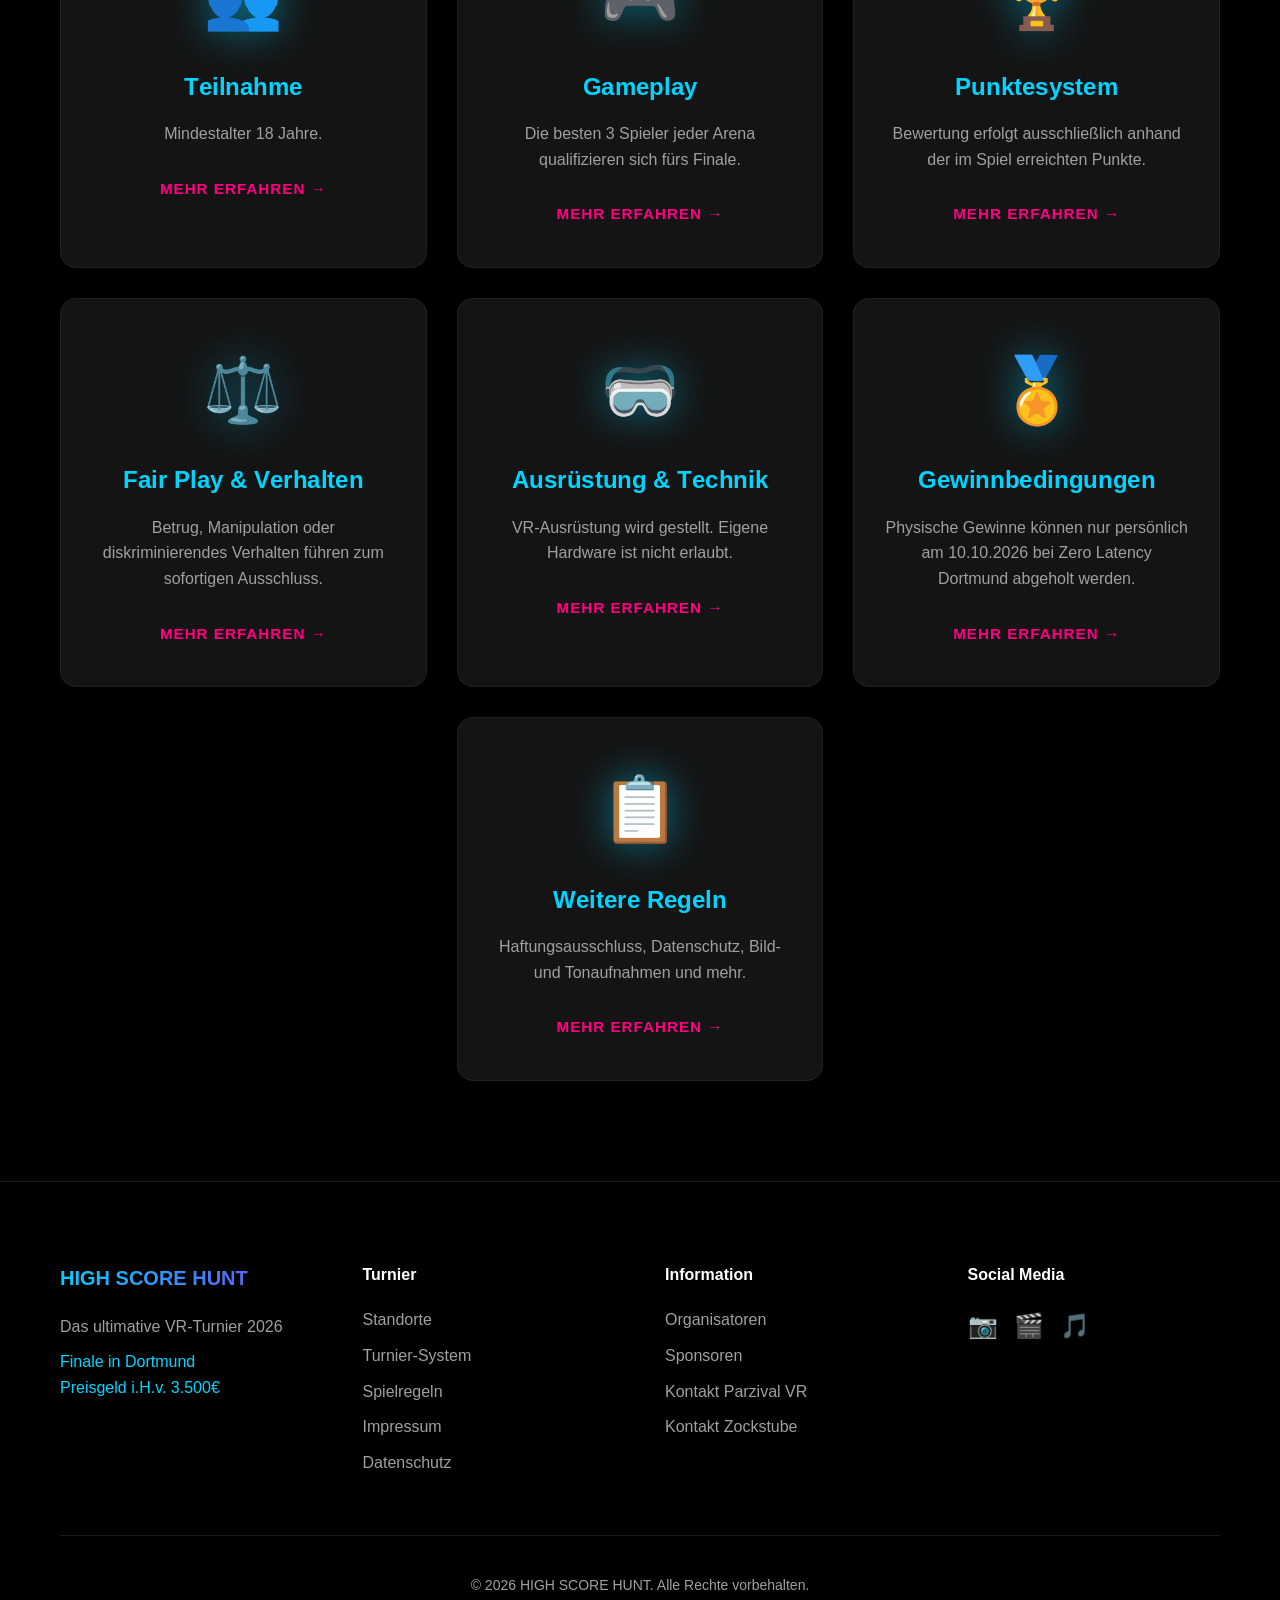
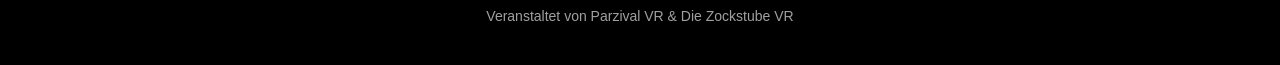
==== commit 824c1707: "updated" ====
--- a/index.html
+++ b/index.html
@@ -125,7 +125,6 @@
                 <div class="hero-cta">
                     <a href="#locations" class="btn-secondary">VR-Arenen ansehen</a>
                     <a href="scoreboard.html" class="btn-secondary">Scoreboard</a>
-                    <a href="anmelden.html" class="btn-secondary">Anmelden</a>
                 </div>
             </div>
         </div>
